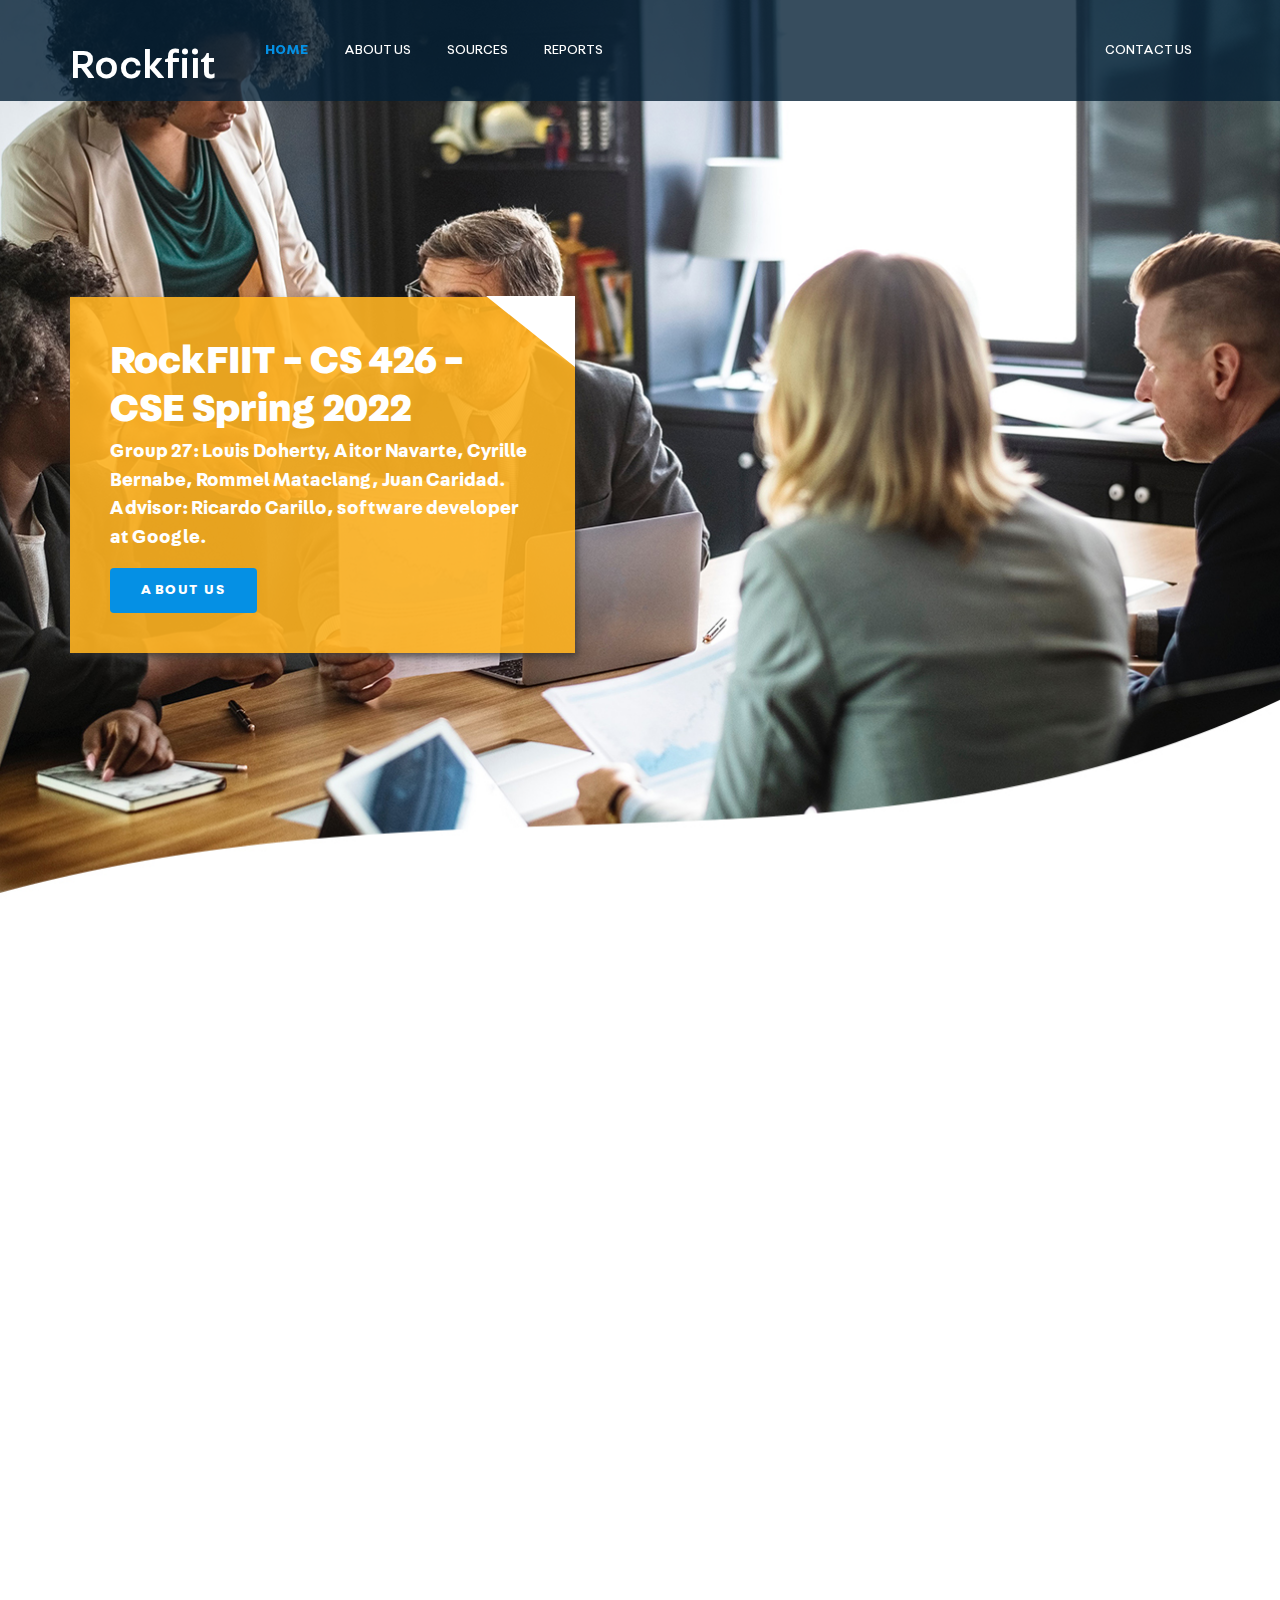
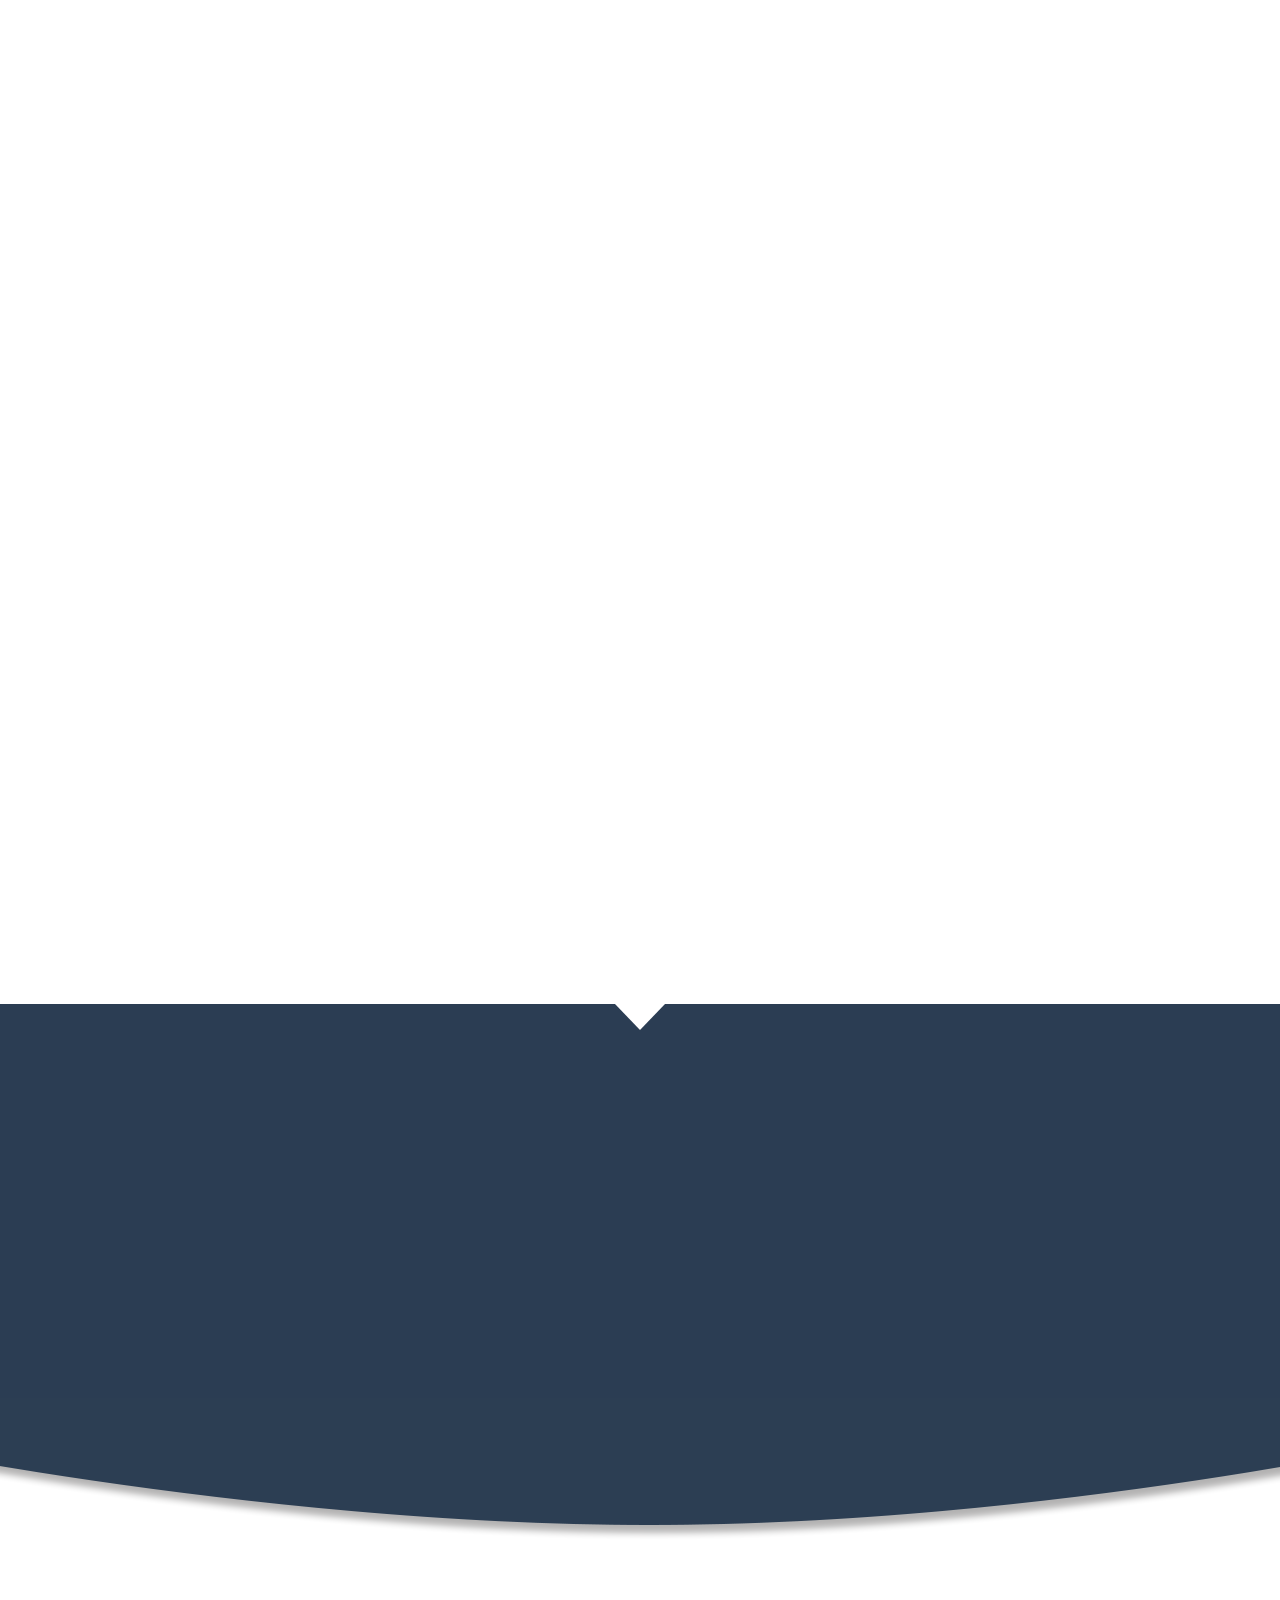
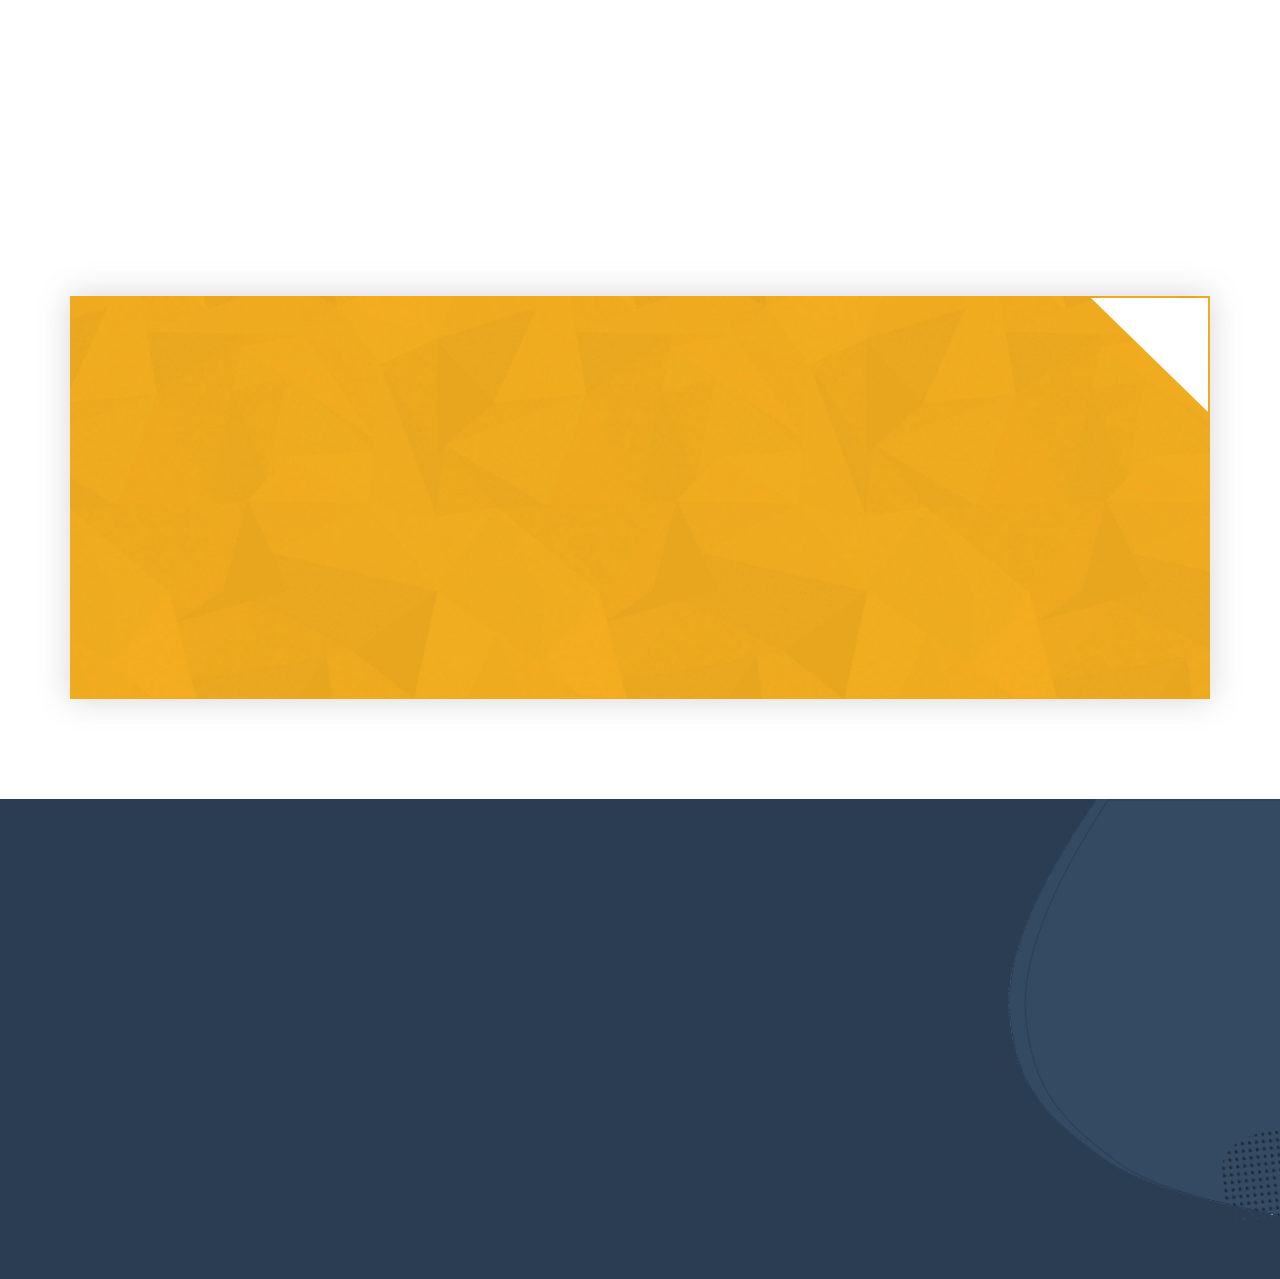
==== index.html @ 7943c539 "more work done" ====
<!doctype html>
<html lang="en">
    <head>
        <!-- Required meta tags -->
        <meta charset="utf-8">
        <meta name="viewport" content="width=device-width, initial-scale=1, shrink-to-fit=no">
        <!-- Bootstrap CSS -->
        <link rel="stylesheet" href="css/bootstrap.min.css" >
        <link rel="stylesheet" type="text/css" href="css/font-awesome.css">
        <link rel="stylesheet" type="text/css" href="css/animate.css">
        <link href="css/datepicker.css" rel="stylesheet" type="text/css" />        
        <!-- custom CSS -->
        <link rel="stylesheet" href="css/default.css">
        <link rel="stylesheet" href="css/media.css">
        <title>RockFIIT</title>
    </head>
    <body>
        <!-- header -->
        <header class="header-wrapper">
            <div id="top-nav-fixed">
                <div class="container">
                    <nav class="navbar navbar-expand-xl navbar-light bg-light">
                    <a class="navbar-brand" href="#"><img src="images/" alt="">
                        <h1 style="color:white;">Rockfiit</h1>
                    </a>
                      <button class="navbar-toggler" type="button" data-toggle="collapse" data-target="#navbarSupportedContent" aria-controls="navbarSupportedContent" aria-expanded="false" aria-label="Toggle navigation">
                        <span class="navbar-toggler-icon"></span>
                      </button>
                      <div class="collapse navbar-collapse" id="navbarSupportedContent">
                        <ul class="navbar-nav w-100  align-items-center">
                          <li class="nav-item active">
                            <a class="nav-link" href="#">HOME</a>
                          </li>
                          <li class="nav-item">
                            <a class="nav-link" href="#">About us </a>
                          </li>                           
                          <li class="nav-item">
                            <a class="nav-link" href="#">SOURCES</a>
                          </li>                          
                          <li class="nav-item">
                            <a class="nav-link" href="#">REPORTS</a>
                          </li>
                          <li class="nav-item">
                            <a class="nav-link" href="#">CONTACT US</a>
                          </li>
                          <!--
                          <li class="nav-item">
                            <a class="nav-link btn nav-btn btn-white" href="#">Login</a>
                            <a class="nav-link btn nav-btn" href="#">APPLY NOW</a>
                          </li>
                          -->
                        </ul>
                      </div>
                    </nav>
                </div>
            </div>            
        </header>
        <!-- / header -->

        <!-- banner section -->
        <section class="banner-wrapper">
            <div id="carouselExampleIndicators" class="carousel slide" data-ride="carousel">
                <div class="carousel-inner">
                    <div class="carousel-item active">
                        <!-- <img src="images/banner-1.jpg" alt="" class="img-fluid w-100"> -->
                        <div class="banner-img" style="background: url(images/banner-1.jpg);"></div>
                        <div class="carousel-caption">
                            <div class="container">
                                <div class="slider-txt wow fadeInLeft">
                                    <h1>RockFIIT - CS 426 - CSE Spring 2022</h1>
                                    <p>Group 27: Louis Doherty, Aitor Navarte, Cyrille Bernabe, Rommel Mataclang, Juan Caridad. Advisor: Ricardo Carillo,
                                        software developer at Google.
                                    </p>
                                    <a href="#" class="btn btn-default">About Us</a>
                                </div>
                            </div>
                        </div>
                    </div>
                </div>
            </div>
            <!--
            <div class="container">
                <div class="row justify-content-end">
                    <div class="col-lg-5">
                        <div class="slider-form wow fadeInRight">
                            <div class="input-group mb-3">
                                <div class="input-group-prepend">
                                    <span class="input-group-text"><i class="fa fa-user"></i></span>
                                </div>
                                <input type="text" class="form-control" placeholder="First name">
                            </div>
                            <div class="input-group mb-3">
                                <div class="input-group-prepend">
                                    <span class="input-group-text"><i class="fa fa-user"></i></span>
                                </div>
                                <input type="text" class="form-control" placeholder="lAST name">
                            </div>
                            <div class="input-group mb-3">
                                <div class="input-group-prepend">
                                    <span class="input-group-text"><i class="fa fa-envelope"></i></span>
                                </div>
                                <input type="text" class="form-control" placeholder="email address">
                            </div>
                            <div class="input-daterange input-group mb-3" id="datepicker">
                                <div class="input-group-prepend">
                                    <span class="input-group-text"><i class="fa fa-birthday-cake"></i></span>
                                </div>
                              <input type="text" class="form-control br-0 text-left" placeholder="Birthdate" >
                              <div class="input-group-append">
                                <span class="input-group-text bl-0 bg-trans"><i class="fa fa-calendar"></i></span>
                              </div>
                            </div>
                            <div class="input-group mb-3">
                                <div class="input-group-prepend">
                                    <span class="input-group-text"><i class="fa fa-money"></i></span>
                                </div>
                                <input type="text" class="form-control" placeholder="Loan Amount">
                            </div>
                            <div class="input-group mb-3">
                                <div class="input-group-prepend">
                                    <span class="input-group-text"><i class="fa fa-map-marker"></i></span>
                                </div>
                                <input type="text" class="form-control" placeholder="zip code">
                            </div>
                            <a href="#" class="btn btn-default hvr-yellow w-100 mt-3 b-radius-0">apply now</a>
                        </div>
                    </div>
                </div>
                -->
            </div>
        </section>
        <!-- / banner section -->

        <!-- How it works section -->
        <section class="how-work-wrapper pt-0">
            <div class="container">
                <h2 class="section-title wow fadeInUp">What it is</h2>
                <div class="row mt-80 align-items-center">
                    <div class="col-md-7 wow fadeInLeft">
                        <h3 class="sub-title">An app for weight lifters and rock climbers</h3>
                        <p class="mt-30"> Our team was assigned the task of creating and completing a useful software development project for
                            our senior project. Two of us are big into rock climbing, one of which is a certified coach, and the ohter three are all
                            into weight lifting. We decided there are not many good workout apps, and the ones that are there are not focused on
                            both weight lifting and rock climbing. Due to our collective experience, as well as our personal connection to a Google
                            software developer Ricardo Carillo, we decided to put our heads together to make Rockfiit, an app designed to aid in the
                            creation of climbing and/ or lifting workout templates. </p>
                    </div>
                    <div class="col-md-5 wow fadeInRight">
                        <div class="work-img img-hover-box">
                            <img src="images/work-img-1.jpg" alt="" class="img-fluid w-100">
                            <div class="img-hover-effect"></div>
                        </div>
                    </div>                    
                </div>
                <div class="wow fadeInDown">
                    <img src="images/process-arrow.png" alt="" class="process-arrow">
                </div>
                <div class="row align-items-center">
                    <div class="col-md-5 order-lg-1 order-12 wow fadeInLeft">
                        <div class="work-img img-hover-box">
                            <img src="images/work-img-2.jpg" alt="" class="img-fluid w-100">
                            <div class="img-hover-effect"></div>
                        </div>
                    </div>
                    <div class="col-md-7 order-lg-12 order-1 wow fadeInRight">
                        <h3 class="sub-title">Our philosophy</h3>
                        <p class="mt-30">The main focus while developing Rockfiit has been to maintain a minimalistic interface that
                            makes it easy to jump right into creation or usage of structured workout plans. We are aiming to make something
                            highly practical without any bells and whistles that take away from the central theme.</p>
                    </div>                                        
                </div>
                <div class="wow fadeInDown">
                    <img src="images/process-arrow.png" alt="" class="process-arrow rotate">
                </div>
                <div class="row align-items-center">
                    <div class="col-md-7 wow fadeInLeft">
                        <h3 class="sub-title">Get fiit</h3>
                        <p class="mt-30">Whether you are brand new to these forms of exercise, or are a seasoned climber and lifter, you will
                            find use in Rockfiit. Creating a workout plan is easy with the simple and practical interface of Rockfiit. While
                            sticking to your workout template is challenging, we are providing a tool that we hope will make it easier by
                            staying organized.</p>
                    </div>
                    <div class="col-md-5 wow fadeInRight">
                        <div class="work-img img-hover-box">
                            <img src="images/work-img-3.jpg" alt="" class="img-fluid w-100">
                            <div class="img-hover-effect"></div>
                        </div>
                    </div>
                </div>
            </div>
        </section>
        <!-- / How it works section -->

        <!-- About section -->
        <section class="about-wrapper p-0">            
            <div class="about-blue-bg">
                <div class="container">
                    <h2 class="section-title text-white wow fadeInUp">RESOURCES</h2>
                    <p class="mt-4 wow fadeInUp"> Book: Robert C. Martin, The Clean Coder: A Code of Conduct for Professional Programmers,
                        Prentice Hall, Pearson Education 2011. <a href="#" class="read-more-txt"> READ MORE <i
                                class="fa fa-long-arrow-right"></i></a></p>
                </div>
            </div>
            <div class="container">
                <div class="row justify-content-center about-img wow fadeInDown">
                    <div class="col-md-10">
                        <!-- <img src="images/about-img.jpg" alt="" class="img-fluid"> -->
                        <div class="img-hover-box">
                            <img src="images/about-img.jpg" alt="" class="img-fluid">
                            <div class="img-hover-effect"></div>
                        </div>
                    </div>
                </div>
            </div>
        </section>
        <!-- / About section -->

        <!-- About bottom text -->
        <section>
            <div class="container">
                <div class="yellow-box">
                    <h5 class="wow fadeInUp">Vivamus sagittis lacus vel augue rutrum faucibus dolor auctor. Integer posuere erat a ante venenatis</h5>
                    <p class="wow fadeInUp">“Fusce dapibus, tellus ac cursus commodo, tortor mauris condimentum nibh, ut fermentum massa justo</p>
                    <a href="#" class="btn btn-default btn-white wow fadeInUp">read more</a>
                </div>
            </div>
        </section>
        <!-- / About bottom text -->

        <!-- footer -->
        <footer>
            <div class="container">
                <div class="row align-items-center">
                    <div class="col-md-3 wow fadeInLeft">
                        <a href="#"><img src="images/" alt="" class="img-fluid"><h1 style="color:white">LOGO HERE</h1></a>
                    </div>
                    <div class="col-md-9 text-right wow fadeInRight">
                        <ul class="footer-links">
                            <li><a href="#" class="active">Home</a></li>
                            <li><a href="#">ABOUT US</a></li>
                            <li><a href="#">SOURCES</a></li>
                            <li><a href="#">REPORTS</a></li>
                            <li><a href="#">CONTACT US</a></li>
                        </ul>
                    </div>
                </div>
                <div class="row mt-70 align-items-center">
                    <div class="col-lg-4 col-md-5 wow fadeInUp">
                        <h5 class="footer-title">Request a Demo</h5>
                        <div class="input-group mb-35 mt-3">
                            <input type="text" class="form-control br-0 text-left" placeholder="Email Address" >
                            <div class="input-group-append">
                                <a href="#" class="input-group-text bl-0 bg-trans"><i class="fa fa-location-arrow"></i></a>
                            </div>
                        </div>                        
                    </div>
                    <div class="col-lg-8 col-md-7">
                        <div class="row">
                            <div class="col-lg-4 wow fadeInUp">
                                <div class="media">
                                    <i class="fa fa-map-marker mr-3 mt-1"></i>
                                    <div class="media-body">
                                        <p class="mb-0">1664 N Virginia St, Reno, NV 89557</p>
                                    </div>
                                </div>
                            </div>
                            <div class="col-lg-4 wow fadeInUp">
                                <div class="media pl-4">
                                    <i class="fa fa-phone mr-3 mt-1"></i>
                                    <div class="media-body">
                                        <a href="tel:8885553928">123-456-7890</a>                                            
                                    </div>
                                </div>
                            </div>
                            <div class="col-lg-4 wow fadeInUp">
                                <div class="media">
                                    <i class="fa fa-envelope mr-3 mt-1"></i>
                                    <div class="media-body">
                                        <a href="mailto:info@paydaycompany.com">info@rockfiit.com</a>                                            
                                    </div>
                                </div>
                            </div>
                        </div>
                    </div>
                </div>
                <p class="mb-0 wow fadeInUp">Copyright © 2022 RockFIIT. All Rights Reserved.</p>
                <ul class="btm-links wow fadeInUp">
                    <li><a href="#">Terms of Use</a></li>
                    <li><a href="#">Privacy Policy</a></li>
                    <li><a href="#">Disclosures</a></li>
                </ul>
            </div>
        </footer>
        <!-- / footer -->        

        <a href="#" class="scrollToTop"><i class="fa fa-long-arrow-up"></i></a>


        <!-- Optional JavaScript -->
        <!-- jQuery first, then Popper.js, then Bootstrap JS -->
        <script src="js/jquery-3.2.1.slim.min.js"></script>
        <script src="js/jquery.min.js"></script>
        <script src="js/popper.min.js"></script>
        <script src="js/bootstrap.min.js"></script>
        <script src="js/wow.min.js"></script>
        <script src="js/bootstrap-datepicker.js"></script>

        <script>       

            // Datepicker
            $('.input-daterange').datepicker({
                todayBtn: true,
                autoclose: true,
                format: 'd-M-yyyy',
            });

            // animation effect
            new WOW().init();            
            
            //Check to see if the window is top if not then display button
            $(window).scroll(function(){
                if ($(this).scrollTop() > 100) {
                    $('.scrollToTop').fadeIn();
                } else {
                    $('.scrollToTop').fadeOut();
                }
            });
            
            //Click event to scroll to top
            $('.scrollToTop').click(function(){
                $('html, body').animate({scrollTop : 0},800);
                return false;
            });

        </script>
    </body>
</html>
---- css/datepicker.css ----
/*!
 * Datepicker for Bootstrap
 *
 * Copyright 2012 Stefan Petre
 * Improvements by Andrew Rowls
 * Licensed under the Apache License v2.0
 * http://www.apache.org/licenses/LICENSE-2.0
 *
 */
.datepicker {
  padding: 4px;
  -webkit-border-radius: 4px;
  -moz-border-radius: 4px;
  border-radius: 4px;
  direction: ltr;
  /*.dow {
		border-top: 1px solid #ddd !important;
	}*/
}
.datepicker-inline {
  width: 220px;
}
.datepicker.datepicker-rtl {
  direction: rtl;
}
.datepicker.datepicker-rtl table tr td span {
  float: right;
}
.datepicker-dropdown {
  top: 0;
  left: 0;
}
.datepicker-dropdown:before {
  content: '';
  display: inline-block;
  border-left: 7px solid transparent;
  border-right: 7px solid transparent;
  border-bottom: 7px solid #ccc;
  border-top: 0;
  border-bottom-color: rgba(0, 0, 0, 0.2);
  position: absolute;
}
.datepicker-dropdown:after {
  content: '';
  display: inline-block;
  border-left: 6px solid transparent;
  border-right: 6px solid transparent;
  border-bottom: 6px solid #ffffff;
  border-top: 0;
  position: absolute;
}
.datepicker-dropdown.datepicker-orient-left:before {
  left: 6px;
}
.datepicker-dropdown.datepicker-orient-left:after {
  left: 7px;
}
.datepicker-dropdown.datepicker-orient-right:before {
  right: 6px;
}
.datepicker-dropdown.datepicker-orient-right:after {
  right: 7px;
}
.datepicker-dropdown.datepicker-orient-top:before {
  top: -7px;
}
.datepicker-dropdown.datepicker-orient-top:after {
  top: -6px;
}
.datepicker-dropdown.datepicker-orient-bottom:before {
  bottom: -7px;
  border-bottom: 0;
  border-top: 7px solid #999;
}
.datepicker-dropdown.datepicker-orient-bottom:after {
  bottom: -6px;
  border-bottom: 0;
  border-top: 6px solid #ffffff;
}
.datepicker > div {
  display: none;
}
.datepicker.days div.datepicker-days {
  display: block;
}
.datepicker.months div.datepicker-months {
  display: block;
}
.datepicker.years div.datepicker-years {
  display: block;
}
.datepicker table {
  margin: 0;
  -webkit-touch-callout: none;
  -webkit-user-select: none;
  -khtml-user-select: none;
  -moz-user-select: none;
  -ms-user-select: none;
  user-select: none;
}
.datepicker td,
.datepicker th {
  text-align: center;
  width: 20px;
  height: 20px;
  -webkit-border-radius: 4px;
  -moz-border-radius: 4px;
  border-radius: 4px;
  border: none;
}
.table-striped .datepicker table tr td,
.table-striped .datepicker table tr th {
  background-color: transparent;
}
.datepicker table tr td.day:hover,
.datepicker table tr td.day.focused {
  background: #eeeeee;
  cursor: pointer;
}
.datepicker table tr td.old,
.datepicker table tr td.new {
  color: #999999;
}
.datepicker table tr td.disabled,
.datepicker table tr td.disabled:hover {
  background: none;
  color: #999999;
  cursor: default;
}
.datepicker table tr td.today,
.datepicker table tr td.today:hover,
.datepicker table tr td.today.disabled,
.datepicker table tr td.today.disabled:hover {
  background-color: #fde19a;
  background-image: -moz-linear-gradient(top, #fdd49a, #fdf59a);
  background-image: -ms-linear-gradient(top, #fdd49a, #fdf59a);
  background-image: -webkit-gradient(linear, 0 0, 0 100%, from(#fdd49a), to(#fdf59a));
  background-image: -webkit-linear-gradient(top, #fdd49a, #fdf59a);
  background-image: -o-linear-gradient(top, #fdd49a, #fdf59a);
  background-image: linear-gradient(top, #fdd49a, #fdf59a);
  background-repeat: repeat-x;
  filter: progid:DXImageTransform.Microsoft.gradient(startColorstr='#fdd49a', endColorstr='#fdf59a', GradientType=0);
  border-color: #fdf59a #fdf59a #fbed50;
  border-color: rgba(0, 0, 0, 0.1) rgba(0, 0, 0, 0.1) rgba(0, 0, 0, 0.25);
  filter: progid:DXImageTransform.Microsoft.gradient(enabled=false);
  color: #000;
}
.datepicker table tr td.today:hover,
.datepicker table tr td.today:hover:hover,
.datepicker table tr td.today.disabled:hover,
.datepicker table tr td.today.disabled:hover:hover,
.datepicker table tr td.today:active,
.datepicker table tr td.today:hover:active,
.datepicker table tr td.today.disabled:active,
.datepicker table tr td.today.disabled:hover:active,
.datepicker table tr td.today.active,
.datepicker table tr td.today:hover.active,
.datepicker table tr td.today.disabled.active,
.datepicker table tr td.today.disabled:hover.active,
.datepicker table tr td.today.disabled,
.datepicker table tr td.today:hover.disabled,
.datepicker table tr td.today.disabled.disabled,
.datepicker table tr td.today.disabled:hover.disabled,
.datepicker table tr td.today[disabled],
.datepicker table tr td.today:hover[disabled],
.datepicker table tr td.today.disabled[disabled],
.datepicker table tr td.today.disabled:hover[disabled] {
  background-color: #fdf59a;
}
.datepicker table tr td.today:active,
.datepicker table tr td.today:hover:active,
.datepicker table tr td.today.disabled:active,
.datepicker table tr td.today.disabled:hover:active,
.datepicker table tr td.today.active,
.datepicker table tr td.today:hover.active,
.datepicker table tr td.today.disabled.active,
.datepicker table tr td.today.disabled:hover.active {
  background-color: #fbf069 \9;
}
.datepicker table tr td.today:hover:hover {
  color: #000;
}
.datepicker table tr td.today.active:hover {
  color: #fff;
}
.datepicker table tr td.range,
.datepicker table tr td.range:hover,
.datepicker table tr td.range.disabled,
.datepicker table tr td.range.disabled:hover {
  background: #eeeeee;
  -webkit-border-radius: 0;
  -moz-border-radius: 0;
  border-radius: 0;
}
.datepicker table tr td.range.today,
.datepicker table tr td.range.today:hover,
.datepicker table tr td.range.today.disabled,
.datepicker table tr td.range.today.disabled:hover {
  background-color: #f3d17a;
  background-image: -moz-linear-gradient(top, #f3c17a, #f3e97a);
  background-image: -ms-linear-gradient(top, #f3c17a, #f3e97a);
  background-image: -webkit-gradient(linear, 0 0, 0 100%, from(#f3c17a), to(#f3e97a));
  background-image: -webkit-linear-gradient(top, #f3c17a, #f3e97a);
  background-image: -o-linear-gradient(top, #f3c17a, #f3e97a);
  background-image: linear-gradient(top, #f3c17a, #f3e97a);
  background-repeat: repeat-x;
  filter: progid:DXImageTransform.Microsoft.gradient(startColorstr='#f3c17a', endColorstr='#f3e97a', GradientType=0);
  border-color: #f3e97a #f3e97a #edde34;
  border-color: rgba(0, 0, 0, 0.1) rgba(0, 0, 0, 0.1) rgba(0, 0, 0, 0.25);
  filter: progid:DXImageTransform.Microsoft.gradient(enabled=false);
  -webkit-border-radius: 0;
  -moz-border-radius: 0;
  border-radius: 0;
}
.datepicker table tr td.range.today:hover,
.datepicker table tr td.range.today:hover:hover,
.datepicker table tr td.range.today.disabled:hover,
.datepicker table tr td.range.today.disabled:hover:hover,
.datepicker table tr td.range.today:active,
.datepicker table tr td.range.today:hover:active,
.datepicker table tr td.range.today.disabled:active,
.datepicker table tr td.range.today.disabled:hover:active,
.datepicker table tr td.range.today.active,
.datepicker table tr td.range.today:hover.active,
.datepicker table tr td.range.today.disabled.active,
.datepicker table tr td.range.today.disabled:hover.active,
.datepicker table tr td.range.today.disabled,
.datepicker table tr td.range.today:hover.disabled,
.datepicker table tr td.range.today.disabled.disabled,
.datepicker table tr td.range.today.disabled:hover.disabled,
.datepicker table tr td.range.today[disabled],
.datepicker table tr td.range.today:hover[disabled],
.datepicker table tr td.range.today.disabled[disabled],
.datepicker table tr td.range.today.disabled:hover[disabled] {
  background-color: #f3e97a;
}
.datepicker table tr td.range.today:active,
.datepicker table tr td.range.today:hover:active,
.datepicker table tr td.range.today.disabled:active,
.datepicker table tr td.range.today.disabled:hover:active,
.datepicker table tr td.range.today.active,
.datepicker table tr td.range.today:hover.active,
.datepicker table tr td.range.today.disabled.active,
.datepicker table tr td.range.today.disabled:hover.active {
  background-color: #efe24b \9;
}
.datepicker table tr td.selected,
.datepicker table tr td.selected:hover,
.datepicker table tr td.selected.disabled,
.datepicker table tr td.selected.disabled:hover {
  background-color: #9e9e9e;
  background-image: -moz-linear-gradient(top, #b3b3b3, #808080);
  background-image: -ms-linear-gradient(top, #b3b3b3, #808080);
  background-image: -webkit-gradient(linear, 0 0, 0 100%, from(#b3b3b3), to(#808080));
  background-image: -webkit-linear-gradient(top, #b3b3b3, #808080);
  background-image: -o-linear-gradient(top, #b3b3b3, #808080);
  background-image: linear-gradient(top, #b3b3b3, #808080);
  background-repeat: repeat-x;
  filter: progid:DXImageTransform.Microsoft.gradient(startColorstr='#b3b3b3', endColorstr='#808080', GradientType=0);
  border-color: #808080 #808080 #595959;
  border-color: rgba(0, 0, 0, 0.1) rgba(0, 0, 0, 0.1) rgba(0, 0, 0, 0.25);
  filter: progid:DXImageTransform.Microsoft.gradient(enabled=false);
  color: #fff;
  text-shadow: 0 -1px 0 rgba(0, 0, 0, 0.25);
}
.datepicker table tr td.selected:hover,
.datepicker table tr td.selected:hover:hover,
.datepicker table tr td.selected.disabled:hover,
.datepicker table tr td.selected.disabled:hover:hover,
.datepicker table tr td.selected:active,
.datepicker table tr td.selected:hover:active,
.datepicker table tr td.selected.disabled:active,
.datepicker table tr td.selected.disabled:hover:active,
.datepicker table tr td.selected.active,
.datepicker table tr td.selected:hover.active,
.datepicker table tr td.selected.disabled.active,
.datepicker table tr td.selected.disabled:hover.active,
.datepicker table tr td.selected.disabled,
.datepicker table tr td.selected:hover.disabled,
.datepicker table tr td.selected.disabled.disabled,
.datepicker table tr td.selected.disabled:hover.disabled,
.datepicker table tr td.selected[disabled],
.datepicker table tr td.selected:hover[disabled],
.datepicker table tr td.selected.disabled[disabled],
.datepicker table tr td.selected.disabled:hover[disabled] {
  background-color: #808080;
}
.datepicker table tr td.selected:active,
.datepicker table tr td.selected:hover:active,
.datepicker table tr td.selected.disabled:active,
.datepicker table tr td.selected.disabled:hover:active,
.datepicker table tr td.selected.active,
.datepicker table tr td.selected:hover.active,
.datepicker table tr td.selected.disabled.active,
.datepicker table tr td.selected.disabled:hover.active {
  background-color: #666666 \9;
}
.datepicker table tr td.active,
.datepicker table tr td.active:hover,
.datepicker table tr td.active.disabled,
.datepicker table tr td.active.disabled:hover {
  background-color: #006dcc;
  background-image: -moz-linear-gradient(top, #0088cc, #0044cc);
  background-image: -ms-linear-gradient(top, #0088cc, #0044cc);
  background-image: -webkit-gradient(linear, 0 0, 0 100%, from(#0088cc), to(#0044cc));
  background-image: -webkit-linear-gradient(top, #0088cc, #0044cc);
  background-image: -o-linear-gradient(top, #0088cc, #0044cc);
  background-image: linear-gradient(top, #0088cc, #0044cc);
  background-repeat: repeat-x;
  filter: progid:DXImageTransform.Microsoft.gradient(startColorstr='#0088cc', endColorstr='#0044cc', GradientType=0);
  border-color: #0044cc #0044cc #002a80;
  border-color: rgba(0, 0, 0, 0.1) rgba(0, 0, 0, 0.1) rgba(0, 0, 0, 0.25);
  filter: progid:DXImageTransform.Microsoft.gradient(enabled=false);
  color: #fff;
  text-shadow: 0 -1px 0 rgba(0, 0, 0, 0.25);
}
.datepicker table tr td.active:hover,
.datepicker table tr td.active:hover:hover,
.datepicker table tr td.active.disabled:hover,
.datepicker table tr td.active.disabled:hover:hover,
.datepicker table tr td.active:active,
.datepicker table tr td.active:hover:active,
.datepicker table tr td.active.disabled:active,
.datepicker table tr td.active.disabled:hover:active,
.datepicker table tr td.active.active,
.datepicker table tr td.active:hover.active,
.datepicker table tr td.active.disabled.active,
.datepicker table tr td.active.disabled:hover.active,
.datepicker table tr td.active.disabled,
.datepicker table tr td.active:hover.disabled,
.datepicker table tr td.active.disabled.disabled,
.datepicker table tr td.active.disabled:hover.disabled,
.datepicker table tr td.active[disabled],
.datepicker table tr td.active:hover[disabled],
.datepicker table tr td.active.disabled[disabled],
.datepicker table tr td.active.disabled:hover[disabled] {
  background-color: #0044cc;
}
.datepicker table tr td.active:active,
.datepicker table tr td.active:hover:active,
.datepicker table tr td.active.disabled:active,
.datepicker table tr td.active.disabled:hover:active,
.datepicker table tr td.active.active,
.datepicker table tr td.active:hover.active,
.datepicker table tr td.active.disabled.active,
.datepicker table tr td.active.disabled:hover.active {
  background-color: #003399 \9;
}
.datepicker table tr td span {
  display: block;
  width: 23%;
  height: 54px;
  line-height: 54px;
  float: left;
  margin: 1%;
  cursor: pointer;
  -webkit-border-radius: 4px;
  -moz-border-radius: 4px;
  border-radius: 4px;
}
.datepicker table tr td span:hover {
  background: #eeeeee;
}
.datepicker table tr td span.disabled,
.datepicker table tr td span.disabled:hover {
  background: none;
  color: #999999;
  cursor: default;
}
.datepicker table tr td span.active,
.datepicker table tr td span.active:hover,
.datepicker table tr td span.active.disabled,
.datepicker table tr td span.active.disabled:hover {
  background-color: #006dcc;
  background-image: -moz-linear-gradient(top, #0088cc, #0044cc);
  background-image: -ms-linear-gradient(top, #0088cc, #0044cc);
  background-image: -webkit-gradient(linear, 0 0, 0 100%, from(#0088cc), to(#0044cc));
  background-image: -webkit-linear-gradient(top, #0088cc, #0044cc);
  background-image: -o-linear-gradient(top, #0088cc, #0044cc);
  background-image: linear-gradient(top, #0088cc, #0044cc);
  background-repeat: repeat-x;
  filter: progid:DXImageTransform.Microsoft.gradient(startColorstr='#0088cc', endColorstr='#0044cc', GradientType=0);
  border-color: #0044cc #0044cc #002a80;
  border-color: rgba(0, 0, 0, 0.1) rgba(0, 0, 0, 0.1) rgba(0, 0, 0, 0.25);
  filter: progid:DXImageTransform.Microsoft.gradient(enabled=false);
  color: #fff;
  text-shadow: 0 -1px 0 rgba(0, 0, 0, 0.25);
}
.datepicker table tr td span.active:hover,
.datepicker table tr td span.active:hover:hover,
.datepicker table tr td span.active.disabled:hover,
.datepicker table tr td span.active.disabled:hover:hover,
.datepicker table tr td span.active:active,
.datepicker table tr td span.active:hover:active,
.datepicker table tr td span.active.disabled:active,
.datepicker table tr td span.active.disabled:hover:active,
.datepicker table tr td span.active.active,
.datepicker table tr td span.active:hover.active,
.datepicker table tr td span.active.disabled.active,
.datepicker table tr td span.active.disabled:hover.active,
.datepicker table tr td span.active.disabled,
.datepicker table tr td span.active:hover.disabled,
.datepicker table tr td span.active.disabled.disabled,
.datepicker table tr td span.active.disabled:hover.disabled,
.datepicker table tr td span.active[disabled],
.datepicker table tr td span.active:hover[disabled],
.datepicker table tr td span.active.disabled[disabled],
.datepicker table tr td span.active.disabled:hover[disabled] {
  background-color: #0044cc;
}
.datepicker table tr td span.active:active,
.datepicker table tr td span.active:hover:active,
.datepicker table tr td span.active.disabled:active,
.datepicker table tr td span.active.disabled:hover:active,
.datepicker table tr td span.active.active,
.datepicker table tr td span.active:hover.active,
.datepicker table tr td span.active.disabled.active,
.datepicker table tr td span.active.disabled:hover.active {
  background-color: #003399 \9;
}
.datepicker table tr td span.old,
.datepicker table tr td span.new {
  color: #999999;
}
.datepicker th.datepicker-switch {
  width: 145px;
}
.datepicker thead tr:first-child th,
.datepicker tfoot tr th {
  cursor: pointer;
}
.datepicker thead tr:first-child th:hover,
.datepicker tfoot tr th:hover {
  background: #eeeeee;
}
.datepicker .cw {
  font-size: 10px;
  width: 12px;
  padding: 0 2px 0 5px;
  vertical-align: middle;
}
.datepicker thead tr:first-child th.cw {
  cursor: default;
  background-color: transparent;
}
.input-append.date .add-on i,
.input-prepend.date .add-on i {
  cursor: pointer;
  width: 16px;
  height: 16px;
}
.input-daterange input {
  text-align: center;
}
.input-daterange input:first-child {
  -webkit-border-radius: 3px 0 0 3px;
  -moz-border-radius: 3px 0 0 3px;
  border-radius: 3px 0 0 3px;
}
.input-daterange input:last-child {
  -webkit-border-radius: 0 3px 3px 0;
  -moz-border-radius: 0 3px 3px 0;
  border-radius: 0 3px 3px 0;
}
.input-daterange .add-on {
  display: inline-block;
  width: auto;
  min-width: 16px;
  height: 20px;
  padding: 4px 5px;
  font-weight: normal;
  line-height: 20px;
  text-align: center;
  text-shadow: 0 1px 0 #ffffff;
  vertical-align: middle;
  background-color: #eeeeee;
  border: 1px solid #ccc;
  margin-left: -5px;
  margin-right: -5px;
}
.datepicker.dropdown-menu {
  position: absolute;
  top: 100%;
  left: 0;
  z-index: 1000;
  float: left;
  display: none;
  min-width: 160px;
  list-style: none;
  background-color: #ffffff;
  border: 1px solid #ccc;
  border: 1px solid rgba(0, 0, 0, 0.2);
  -webkit-border-radius: 5px;
  -moz-border-radius: 5px;
  border-radius: 5px;
  -webkit-box-shadow: 0 5px 10px rgba(0, 0, 0, 0.2);
  -moz-box-shadow: 0 5px 10px rgba(0, 0, 0, 0.2);
  box-shadow: 0 5px 10px rgba(0, 0, 0, 0.2);
  -webkit-background-clip: padding-box;
  -moz-background-clip: padding;
  background-clip: padding-box;
  *border-right-width: 2px;
  *border-bottom-width: 2px;
  color: #333333;
  font-family: "Helvetica Neue", Helvetica, Arial, sans-serif;
  font-size: 13px;
  line-height: 20px;
}
.datepicker.dropdown-menu th,
.datepicker.dropdown-menu td {
  padding: 4px 5px;
}
---- css/default.css ----
@import url('https://fonts.googleapis.com/css?family=Oswald:200,300,400,500,600,700');
@font-face {
    font-family: 'Fabriga';
    src: url('fonts/Fabriga-Regular.woff2') format('woff2'),
        url('fonts/Fabriga-Regular.woff') format('woff');
    font-weight: normal;
    font-style: normal;
}

@font-face {
    font-family: 'Fabriga';
    src: url('fonts/Fabriga-Medium.woff2') format('woff2'),
        url('fonts/Fabriga-Medium.woff') format('woff');
    font-weight: 500;
    font-style: normal;
}

@font-face {
    font-family: 'Fabriga';
    src: url('fonts/Fabriga-Black.woff2') format('woff2'),
        url('fonts/Fabriga-Black.woff') format('woff');
    font-weight: 900;
    font-style: normal;
}

@font-face {
    font-family: 'Fabriga';
    src: url('fonts/Fabriga-Bold.woff2') format('woff2'),
        url('fonts/Fabriga-Bold.woff') format('woff');
    font-weight: bold;
    font-style: normal;
}

@font-face {
    font-family: 'Fabriga';
    src: url('fonts/Fabriga-BlackItalic.woff2') format('woff2'),
        url('fonts/Fabriga-BlackItalic.woff') format('woff');
    font-weight: 900;
    font-style: italic;
}

@font-face {
    font-family: 'Fabriga';
    src: url('fonts/Fabriga-LightItalic.woff2') format('woff2'),
        url('fonts/Fabriga-LightItalic.woff') format('woff');
    font-weight: 300;
    font-style: italic;
}

@font-face {
    font-family: 'Fabriga';
    src: url('fonts/Fabriga-BoldItalic.woff2') format('woff2'),
        url('fonts/Fabriga-BoldItalic.woff') format('woff');
    font-weight: bold;
    font-style: italic;
}

@font-face {
    font-family: 'Fabriga';
    src: url('fonts/Fabriga-Light.woff2') format('woff2'),
        url('fonts/Fabriga-Light.woff') format('woff');
    font-weight: 300;
    font-style: normal;
}

@font-face {
    font-family: 'Fabriga';
    src: url('fonts/Fabriga-Italic.woff2') format('woff2'),
        url('fonts/Fabriga-Italic.woff') format('woff');
    font-weight: normal;
    font-style: italic;
}

@font-face {
    font-family: 'Fabriga';
    src: url('fonts/Fabriga-MediumItalic.woff2') format('woff2'),
        url('fonts/Fabriga-MediumItalic.woff') format('woff');
    font-weight: 500;
    font-style: italic;
}

body {
    font-family: 'Fabriga', sans-serif;
    font-size: 15px;
    color: #333;
    overflow-x: hidden;
}
a, img {
    text-decoration: none !important;
    outline: none;
    border: none;
}
img {
    max-width: 100%;
    height: auto;
}
ul{
    margin: 0;
    padding: 0;
}
:focus {
    outline: 0 !important;
    box-shadow: none !important;
}
h1, h2, h3, h4, h5, h6 {
    margin: 0;
    padding: 0;
}
a, a:hover{
    transition: all 1s;
}
.header-wrapper{
    position: fixed;
    z-index: 17;
    width: 100%;
    top: 0;
    background: rgba(5,32,54,0.8);
}
/*#top-nav-fixed.sticky{
    position: fixed;
    background: #2759AB;
    top: 0;
    margin-top: 0;
    width: 100%;
    box-shadow: 0 0 10px rgba(0,0,0,0.5);
}
#top-nav-fixed.sticky .navbar-light .navbar-nav .nav-link{
    padding: 30px 10px;
}*/
.navbar-light .navbar-nav .nav-link{
    text-transform: uppercase;
    color: #fff;
    font-size: 14px;
    position: relative;
    font-weight: 400;
    padding: 40px 0px;
    margin: 0 18px;
}

.navbar-light .navbar-nav .nav-btn {
    background: #0590e4;
    padding: 11px 30px !important;
    color: #fff;
    border-radius: 4px;
    font-weight: bold;
    display: inline-block;
    margin: 0px 5px;
}

.navbar-light .navbar-nav .nav-btn:hover, .navbar-light .navbar-nav .nav-btn:focus{
    background: #fff;
    color: #052036;
}

.navbar-light .navbar-nav .nav-item{
    position: relative;
}

.navbar-light .navbar-nav .nav-item:last-child{
    position: absolute;
    right: 0;
}

.navbar-light .navbar-nav .active>.nav-link{
    color: #0590e4;
    font-weight: bold;
}

.navbar-light .navbar-nav .nav-link:focus, .navbar-light .navbar-nav .nav-link:hover{
    color: #0590e4;
}

.bg-light{
    padding: 0;
    background: transparent !important;
}

.btn-white{
    background: #fff !important;
    color: #052036 !important;
}

.btn.btn-white:hover{
    background: #0590e4 !important;
    color: #fff !important;
}

.navbar-nav{
    height: auto;
}

nav .navbar-collapse{
    margin-left: 15px;
}

.banner-wrapper{
    position: relative;
    padding: 0;
}

.banner-img{
    min-height: 950px;
    background-size: cover !important;
    background-repeat: no-repeat !important;
    background-position: center bottom !important;
}

.slider-txt{
    /*margin-top: -100px;*/
    background: rgba(254,179,33,0.9);
    max-width: 505px;
    text-align: left;
    padding: 40px;
    position: relative;
    box-shadow: 2px 4px 7px rgba(51,51,51,0.75);
}

.slider-txt:after{
    content: '';
    width: 0;
    height: 0;
    border-style: solid;
    border-width: 0 89px 71px 0;
    border-color: transparent #ffffff transparent transparent;
    position: absolute;
    right: 0;
    top: -1px;
}

.banner-wrapper .carousel-caption{
    top: 0;
    bottom: 0;
    display: flex;
    align-items: center;
    justify-content: center;
    left: 0;
    right: 0;
}

.banner-wrapper .carousel-caption h1{
        font-size: 40px;
    font-weight: 800;
}

.banner-wrapper .carousel-caption h1 span{
    text-transform: uppercase;
    font-size: 44px;
    display: block;
}

.banner-wrapper .carousel-caption p{
    font-size: 19px;
    font-weight: bold;
    margin-top: 5px;
}

.slider-form{
    background: #fff;
    padding: 40px 30px;
    position: absolute;
    bottom: 100px;
    width: 100%;
    box-shadow: 2px 10px 10px rgba(203,203,203,0.75);
    border-radius: 5px;
    max-width: 471px;
    right: 20px;
}

.input-group-text{
    background-color: transparent;
    border: 0;
    border-radius: 0;
    border-bottom: 1px solid #D7CDCD;
    font-size: 18px;
}

.input-group-prepend .input-group-text{
    color: #F7AF27;
    font-size: 13px;
    padding-left: 0;
}

footer .form-control {
    color: #fff!important;
}

footer .form-control::placeholder {
    color: #fff!important;
}

.form-control{
    height: 50px !important;
    font-size: 14px;
    color: #666666;
    padding: 10px 0px;
    border: 0;
    border-radius: 0;
    border-bottom: 1px solid #D7CDCD;
    background: transparent;
}
.form-control:focus{
    background: transparent;
    border-color: #D7CDCD;
}
.form-control::placeholder{
    color: #666666;
    text-transform: uppercase;
}
.form-control::-moz-placeholder{
    color: #666666;
    text-transform: uppercase;
}
.form-control::-webkit-placeholder{
    color: #666666;
    text-transform: uppercase;
}
.slider-form .btn-default{
    padding: 12px 40px;
}
.btn-default{
    background: #0590e4;
    padding: 11px 30px !important;
    color: #fff;
    border-radius: 4px;
    font-weight: bold;
    display: inline-block;
    text-transform: uppercase;
    font-size: 14px;
    letter-spacing: 1.5px;
    cursor: pointer;
}
.btn-default:hover{
    background: #fff;
    color: #052036;
}
.btn-default.hvr-yellow:hover{
    background: #feb321;
    color: #fff;
}
.b-radius-0{
    border-radius: 0 !important;
}
section{
    padding: 100px 0;
}
.datepicker-days .today{
    display: none !important;
}
.section-title{
    font-size: 40px;
    color: #333333;
    font-weight: 900;
    text-transform: uppercase;
    text-align: center;
    display: table;
    margin: 0 auto;
    position: relative;
}
.section-title:before, .section-title:after{
    content: '';
    width: 104px;
    height: 1px;
    position: absolute;
    top: 24px;
}
.section-title:before{
    background: rgba(126,179,249,0);
    background: -moz-linear-gradient(left, rgba(126,179,249,0) 0%, rgba(126,179,249,1) 100%);
    background: -webkit-gradient(left top, right top, color-stop(0%, rgba(126,179,249,0)), color-stop(100%, rgba(126,179,249,1)));
    background: -webkit-linear-gradient(left, rgba(126,179,249,0) 0%, rgba(126,179,249,1) 100%);
    background: -o-linear-gradient(left, rgba(126,179,249,0) 0%, rgba(126,179,249,1) 100%);
    background: -ms-linear-gradient(left, rgba(126,179,249,0) 0%, rgba(126,179,249,1) 100%);
    background: linear-gradient(to right, rgba(126,179,249,0) 0%, rgba(126,179,249,1) 100%);
    filter: progid:DXImageTransform.Microsoft.gradient( startColorstr='#7eb3f9', endColorstr='#7eb3f9', GradientType=1 );
    left: -132px;
}
.section-title:after{
    background: rgba(126,179,249,1);
    background: -moz-linear-gradient(left, rgba(126,179,249,1) 0%, rgba(126,179,249,0) 100%);
    background: -webkit-gradient(left top, right top, color-stop(0%, rgba(126,179,249,1)), color-stop(100%, rgba(126,179,249,0)));
    background: -webkit-linear-gradient(left, rgba(126,179,249,1) 0%, rgba(126,179,249,0) 100%);
    background: -o-linear-gradient(left, rgba(126,179,249,1) 0%, rgba(126,179,249,0) 100%);
    background: -ms-linear-gradient(left, rgba(126,179,249,1) 0%, rgba(126,179,249,0) 100%);
    background: linear-gradient(to right, rgba(126,179,249,1) 0%, rgba(126,179,249,0) 100%);
    filter: progid:DXImageTransform.Microsoft.gradient( startColorstr='#7eb3f9', endColorstr='#7eb3f9', GradientType=1 );
    right: -132px;
}
.sub-title{
    font-size: 28px;
    font-weight: bold;
    display: inline-block;
    position: relative;
}
.sub-title:after{
    content: '';
    width: 104px;
    height: 1px;
    background: rgba(126,179,249,1);
    background: -moz-linear-gradient(left, rgba(126,179,249,1) 0%, rgba(243,248,254,1) 100%);
    background: -webkit-gradient(left top, right top, color-stop(0%, rgba(126,179,249,1)), color-stop(100%, rgba(243,248,254,1)));
    background: -webkit-linear-gradient(left, rgba(126,179,249,1) 0%, rgba(243,248,254,1) 100%);
    background: -o-linear-gradient(left, rgba(126,179,249,1) 0%, rgba(243,248,254,1) 100%);
    background: -ms-linear-gradient(left, rgba(126,179,249,1) 0%, rgba(243,248,254,1) 100%);
    background: linear-gradient(to right, rgba(126,179,249,1) 0%, rgba(243,248,254,1) 100%);
    filter: progid:DXImageTransform.Microsoft.gradient( startColorstr='#7eb3f9', endColorstr='#f3f8fe', GradientType=1 );
    position: absolute;
    right: -130px;
    top: 20px;
}
.mt-80{
    margin-top: 80px;
}
.how-work-wrapper p{
    color: #666666;
    line-height: 24px;
}
.work-img img{
    box-shadow: 1px 5px 5px rgba(113,109,109,0.75);
}
.mt-30{
    margin-top: 30px;
}
.process-arrow{
    margin: 0 auto;
    display: block;
}
.process-arrow.rotate{
    transform: rotateY(180deg);
}
.about-blue-bg{
    background: #2B3D53;
    text-align: center;
    position: relative;
    height: 396px;
    padding: 100px 0 0;
}
.about-wrapper p{
    color: #fff;
    line-height: 24px;
    font-weight: 300;
    padding: 0 40px;
}
.about-blue-bg:before{
    content: '';
    width: 0;
    height: 0;
    border-style: solid;
    border-width: 26px 25.5px 0 25.5px;
    border-color: #ffffff transparent transparent transparent;
    position: absolute;
    top: 0;
    margin: 0 auto;
    left: 0;
    right: 0;
}
.read-more-txt{
    color: #F1AC27;
    text-transform: uppercase;
}
.read-more-txt:hover{
    color: #0590e4;
}
.read-more-txt i{
    padding-left: 7px;
}
.about-blue-bg:after{
    content: '';
    background: url(../images/about-shape.png) no-repeat center bottom;
    position: absolute;
    bottom: -140px;
    height: 142px;
    width: 100%;
    left: 0;
    background-size: cover;
}
.about-img img{
    z-index: 1;
    position: relative;
    box-shadow: 0px 5px 8px rgba(153,153,153,0.75);
}
.img-hover-box{
    overflow: hidden;
    position: relative;
    box-shadow: 1px 5px 5px rgba(113,109,109,0.75);
}
.img-hover-box:before,
.img-hover-box:after,
.img-hover-effect:before,
.img-hover-effect:after{
    content: '';
    background: linear-gradient(to bottom,rgba(0,0,0,0.5),rgba(0,0,0,0.3),transparent,rgba(0,0,0,0.3),rgba(0,0,0,0.5));
    height: 100%;
    width: 50%;
    opacity: 0;
    position: absolute;
    left: 0;
    top: 0;
    transition: all 0.5s ease-in-out;
}
.img-hover-box:before{
    top: -100%;
    left: -25%;
}
.img-hover-box:after{ left: 50%; }
.img-hover-effect:before{ left:25%; }
.img-hover-effect:after{
    left:100%;
    top:100%;
}
.img-hover-box:hover:before,
.img-hover-box:hover:after,
.img-hover-box:hover .img-hover-effect:before,
.img-hover-box:hover .img-hover-effect:after{
    opacity: 1;
}
.img-hover-box:hover:before{
    top: 0;
    left: 0;
}
.img-hover-box:hover .img-hover-effect:after{
    top: 0;
    left: 0;
}
.img-hover-box:hover .img-hover-effect:before{
    left: 50%;
    transition-delay: 0.1s;
}
.img-hover-box:hover:after{
        left: 0;
    transition-delay: 0.1s;
    right: 0;
    width: 100%;
}
.img-hover-box img{
    width: 100%;
    height: auto;
    -webkit-transform: rotate(0deg) scale(1);
    transform: rotate(0deg) scale(1);
    -webkit-transition: .5s ease-in-out;
    transition: .5s ease-in-out;
}
.img-hover-box:hover img{
    -webkit-transform: rotate(-5deg) scale(1.4);
    transform: rotate(-5deg) scale(1.4);
}
.img-hover-box .img-hover-effect{
    color: #fff;
    width: 100%;
    height: 100%;
    position: absolute;
    top: 0;
    left: 0;
    z-index: 2;
    transition: all 0.3s ease 0s;
}
.yellow-box{
    background: url(../images/yellow-bg.jpg) no-repeat center;
    background-size: cover;
    padding: 80px;
    text-align: center;
    color: #fff;
    position: relative;
    box-shadow: 0 0 29px rgba(229,228,228,0.75);
    box-shadow: 0 0 30px rgba(212, 207, 207, 0.9);
}
.yellow-box h5{
    text-transform: uppercase;
    font-size: 30px;
    font-weight: bold;
    margin-bottom: 30px;
}
.yellow-box p{
    font-size: 22px;
    font-weight: 500;
    width: 80%;
    margin: 0 auto
}
.yellow-box .btn-default{
    margin-top: 30px;
}
.yellow-box:after{
    content: '';
    width: 0;
    height: 0;
    border-style: solid;
    border-width: 0 117px 114px 0;
    border-color: transparent #ffffff transparent transparent;
    position: absolute;
    right: 2px;
    top: 2px;
}
footer{
    padding: 90px 0;
    background: #2B3D53 url(../images/footer-bg.png) no-repeat right top;
}
.footer-links li{
    display: inline-block;
}
.footer-links li a{
    margin: 0 18px;
    text-transform: uppercase;
    color: #fff;
    font-weight: 300;
}
.footer-links li a.active{
    color: #feb321;
    font-weight: bold;
}
.footer-links li a:hover{
    color: #feb321;
}
.footer-title{
    font-size: 16px;
    font-weight: 500;
    color: #fff;
    text-transform: uppercase;
}
.mt-70{
    margin-top: 70px;
}
footer{
    color: #CBCBCB;
}
footer .form-control, footer .form-control:focus{
    border-bottom: 3px solid #fff;
}
footer .input-group{
    max-width: 322px;
}
footer .form-control::placeholder{
    color: #CBCBCB;
    text-transform: none;
}
footer .input-group-text i{
    color: #058FE3;
    font-size: 16px;
}
footer .input-group-text:hover i{
    color: #FDB321;
}
footer .input-group-text{
    border-bottom: 3px solid #fff;
}
footer .media{
    color: #CBCBCB;
    font-weight: 300;
}
footer .media a{
    color: #CBCBCB;
}
footer .media i{
    color: #058FE3
}
.btm-links li{
    display: inline-block;
    border-right: 1px solid #CBCBCB;
    margin-right: 5px;
    padding-right: 5px;
    line-height: 15px;
}
.btm-links li a{
    color: #CBCBCB;
}
.btm-links li:last-child{
    border-right: 0;
}
.btm-links li a.active, footer .media a:hover, .btm-links li a:hover{
    color: #FDB321;
}
.mb-35{
    margin-bottom: 30px;
}
.scrollToTop {
    position: fixed;
    right: 20px;
    text-align: center;
    text-decoration: none;
    bottom: 30px;    
    background: rgba(253,179,33,0.6);
    width: 50px;
    height: 50px;
    line-height: 48px;
    border-radius: 100px;
    text-align: center;
    font-size: 20px;
    color: #fff;
    font-weight: 600;
    z-index: 3;
    display: none;
}
.scrollToTop:hover {
    background: rgba(5,143,227,0.6);
    color: #fff;
}

/*Contact us page*/

.inner-banner-wrapper{
    background: url(../images/inner-banner.jpg) no-repeat center;
    background-size: cover;
    min-height: 350px;
    padding: 0 0 20px;
    display: flex;
    align-items: flex-end;
}
.inner-banner-wrapper h1{
    font-family: 'Oswald', sans-serif;
    font-size: 33px;
    color: #fff;
    font-weight: 700;
    text-transform: uppercase;
}
.inner-banner-wrapper h1:before{
    content: '';
    background: #FEB321;
    width: 6px;
    height: 30px;
    display: inline-block;
    margin-right: 20px;
}
.breadcrumb{
    background: transparent;
    align-items: center;
    margin: 0;
    padding: 0;
    text-transform: uppercase;
}
.breadcrumb-item.active {
    color: #FEB220;
    font-weight: 800;
}
.breadcrumb-item a{
    color: #fff;
    font-size: 22px;

}
.breadcrumb-item+.breadcrumb-item::before{
    color: #fff;
}
.map-wrapper iframe{
    width: 100%;
    height: 250px;
    border: 0;
}
.inner-page-title{
    font-size: 30px;
    font-weight: 800;
    position: relative;
    padding-left: 25px;
}
.inner-page-title:before{
    content: '';
    background: #FEB321;
    width: 6px;
    height: 50px;
    display: inline-block;
    position: absolute;
    left: 0;
    top: -6px;
}
.contact-form{
    margin-top: 50px;    
}
.contact-max-wid{
    max-width: 570px;
}
.contact-txt{
    color: #666666;
    letter-spacing: 0.5px;
    line-height: 24px;
    margin-top: 20px;    
}
select.form-control{
    text-transform: uppercase;
}
textarea.form-control{
    padding-top: 14px;
}
.contact-form .btn-default{
    padding: 18px 30px !important;
}
.contact-info{
    border-top: 8px solid #FEB321;
    border-radius: 15px;
    padding: 40px 30px;
}
.bg-color{
    background: #F8FDFF;
}
.contact-info .media{
    font-size: 16px;
    width: 70%;
    margin-bottom: 17px;
}
.contact-info .media p, .contact-info .media a{
    color: #222222;
}
.contact-info .media a:hover{
    color: #FEB321;
}
.contact-info .media i{
    font-size: 18px;
    color: #FEB321;
    margin-top: 5px;
}
.contact-info .media-body{
    border-bottom: 1px solid #999999;
    padding-bottom: 17px;
}


.yellow-txt{
    color: #FEB321 !important;
}
.yellow-txt:hover{
    color: #058FE3 !important;
}
.b-0{
    border: 0!important;
}

/*======== How it works ========*/

.htw-list li {
    list-style-type: none;
    position: relative;
    padding-left: 6px;
}
.htw-list li:before {
    content: "-";
    position: absolute;
    left: -10px;
}
.nav-tabs .htw-item{
    width: 25%;
    position: relative;
}
.nav-tabs .nav-item.show .nav-link, .nav-tabs .htw-link{
    color: #D2D2D2;
    border-radius: 0;
    border: 2px solid #ccc;
    padding: 19.5px 0;
    background: #2D2D2D;
    font-size: 15px;
    font-weight: 500;
}
.nav-tabs .nav-item.show .nav-link, .nav-tabs .htw-link.active{
    background-color: #FEB321;
    color: #fff;
    border-color: #feb321;
}
.nav-tabs .nav-item.show .nav-link, .nav-tabs .htw-link.active:before {
    font-family: 'FontAwesome';
    content: "\f0dd";
    position: absolute;
    left: 0;
    right: 0;
    bottom: -18px;
    color: #FEB321;
    font-size: 2em;
}

.htm-tabs{
    border-bottom: 0; 
}

.how-it-works-wrapper p, .how-it-works-wrapper ul li {
    font-size: 16px;
}

/*======= Terms Conditions ==========*/

.terms-cond-bg {
    box-shadow: 0px 5px 10px rgba(0,0,0,0.2);
    border-left: 5px solid #feb321;
    padding: 40px;
    background: #f5f8fb;
}

.terms-cond-txt {
    margin-bottom: 30px;
}

.terms-cond-txt:last-child {
    margin-bottom: 0;
}

.terms-cond-txt h2 {
    font-size: 18px;
    font-weight: bold;
    margin-bottom: 10px;
    color: #2c3e53;
}

.terms-cond-txt p {
    font-size: 14px;
    color: #666666;
}
.m-b-20{
    margin-bottom: 20px;
}
/*
.abt-img-hover-effect::before {
    position: absolute;
    top: 0;
    left: -75%;
    z-index: 2;
    display: block;
    content: '';
    width: 50%;
    height: 100%;
    background: -webkit-linear-gradient(left, rgba(255,255,255,0) 0%, rgba(255,255,255,.3) 100%);
    background: linear-gradient(to right, rgba(255,255,255,0) 0%, rgba(255,255,255,.3) 100%);
    -webkit-transform: skewX(-25deg);
    transform: skewX(-25deg);
}
.abt-img-hover-effect:hover::before {
  -webkit-animation: shine 1.5s;
  animation: shine 1.5s;
}
*/
@-webkit-keyframes shine {
  100% {
    left: 125%;
  }
}
@keyframes shine {
  100% {
    left: 125%;
  }
}
.about-back-img {
    width: 89% !important;
}
.abt-img-hover-effect {
    position: relative;
    overflow: hidden;
    border: 12px solid #FEB321;
    box-shadow: 0 0px 20px rgba(204,204,204,0.7);
    border-radius: 5px;
}
.abt-img-hover-effect img {
    -webkit-transform: rotate(0deg) scale(1);
    transform: rotate(0deg) scale(1);
    -webkit-transition: 1s ease-in-out;
    transition: 1s ease-in-out;
    width: 100%;
}
.about-front-img {
    /*position: relative;
    left: 225px;
    top: -201px;
    width: 50% !important;
    z-index: 4;
    bottom: 189px;*/
    position: absolute;
    left: 225px;
    /* top: -41px; */
    width: 50% !important;
    z-index: 4;
    bottom: -31px;
}

.bdr-none{
    border: none;
}
.start-page-title {
    font-size: 36px;
    font-weight: 800;
    position: relative;
    color: #2659AB;
    text-align: right !important;
    font-family: 'Oswald'
}
.inner-page-title1 {
    font-size: 30px;
    font-weight: 800;
    position: relative;
    padding-left: 25px;
}
.inner-page-title1:before {
    content: '';
    background: #FEB321;
    width: 6px;
    height: 96px;
    display: inline-block;
    position: absolute;
    left: 0;
    top: 6px;
}
.abt-prdt-bg {
    background: url(../images/abt-prdt-bg.jpg) no-repeat center;
    background-size: cover;
    min-height: 250px;
    padding: 80px 0 80px;
    /*margin-top: -170px;*/
}
.m-l-27{
    margin-left: 27px;
}
.section-pdng{
    padding: 70px 0;
}
.about-img-group.wow.fadeInLeft {
    position: relative;
}
.disclouser-sml-title{
    font-weight: 500;
    color: #333 !important;
}


.rates-text .bold-txt{
    font-size: 20px;
    font-weight: 800;
    color: #333333;
}
.yellow-btn{
    background: #FEB321;
    border-radius: 0;
    padding: 19px 38px !important;
    margin: 20px 0px;
}
.yellow-btn:hover{
    background: #058FE3;
    color: #fff;
}
.rates-text p{
    font-size: 20px;
    clear: #333;
}
.rates-text p span{
    font-weight: 500;
}

.rates-info{
    box-shadow: 0 0 30px rgba(234,228,228,0.8);
    padding: 30px;
    border-radius: 15px;
}
.rates-info p{
    font-size: 20px;
    color: #333333;
    line-height: 36px;
}
.rates-content-wrapper{
    background: #fff;
    padding: 70px 0;
    position: relative;
    margin-top: 100px;
}
.rates-content-wrapper:after{
    content: '';
    background: #FEB321;
    width: 50%;
    position: absolute;
    top: 0;
    right: 0;
    /*bottom: 160px;*/
    /*min-height: 809px;*/
        bottom: 70px;
}
.rates-accordian .card{
    background: transparent;
    border: 0;
    border-radius: 0;
    margin-bottom: 30px;
}
.rates-accordian .btn-link{
    display: block;
    text-align: left;
    font-size: 18px;
    color: #333333 !important;
    font-weight: 800;
    padding: 18px 20px;
    background: #F5F5F5;
    border-radius: 0;
    text-transform: uppercase;
    width: 100%;
    text-decoration: none !important;
}
.rates-accordian .btn-link.collapsed{
    background: transparent;
    color: #333 !important;
    text-transform: uppercase;
}
.rates-accordian .btn-link:before {
    float: right !important;
    /*font-family: FontAwesome;*/
    /*content:"\f068";*/
    content: '';
    background: url(../images/minus-icon.png) no-repeat center;
    padding-right: 5px;
    width: 13px;
    height: 13px;
    margin-top: 7px;
}
.rates-accordian .btn-link.collapsed:before {
    float: right !important;
    /*content:"\f067";*/
    content: '';
    background: url(../images/plus-icon.png) no-repeat center;
}
.rates-accordian .card-header{
    border-bottom: 0;
    padding: 0;
}
.rates-accordian .card-body{
    color: #333;
    padding: 0 20px 20px;
    background: #f5f5f5;
}
.z-index-1{
    z-index: 1;
}
.pr-30{
    padding-right: 30px !important;
}
.pl-30{
    padding-left: 30px !important;
}
.white-border:after{
    background: #fff;
}
.rates-accordian-white .card{
    border: 1px solid #fff;
}
.rates-accordian-white .btn-link{
    background: #fff;
    color: #333333 !important;
}
.rates-accordian-white .card-body{
    color: #fff;
}

.rates-accordian-white .btn-link.collapsed{
    background: #fff;
}
.rates-accordian-white .card-body{
    background: #fff;
    color: #333333   
}
.inner-page-title.text-white:before{
    background: #fff;
}
.rates-sml-title{
    color: #FEB220;
    font-size: 15px;
    font-weight: 400;
    letter-spacing: 1px;
    padding-left: 26px;
}

.faq_heading{
    letter-spacing: 2px;
    font-size: 15px;
}
.text-black {
    color: #333 !important;
}

.faqs-accordian .card {
    /*background: transparent;*/
    border: none;
    border-radius: 0;
    margin-bottom: 10px;
}
.faqs-accordian .btn-link {
    display: block;
    text-align: left;
    font-size: 14px;
    color: #fff!important;
    font-weight: 500;
    padding: 14px 10px;
    background: #FEB321;
    border-radius: 0;
    white-space: normal;
    text-transform: uppercase;
    letter-spacing: 0.5px;
    text-decoration: none;
    width: 100%;
}
.faqs-accordian .btn-link.collapsed{
    background: #F5F5F5;
    color: #333333!important;
    border-radius: 0;
    font-weight: bold;
}
.faqs-accordian .btn-link:before {
    float: right !important;
    content: "-";
    font-size: 18px;
    color: #ffffff;
    font-weight: 600;
    line-height: 1.2;
}
.faqs-accordian .btn-link.collapsed:before {
    float: right !important;
    content:"+";
    color: #888888;
    /*font-size: 18px;*/
}
.faqs-accordian .card-header{
    border-bottom: none;
    padding: 0;
}
.faqs-accordian .card-body{
    color: #333333;
    padding: 15px 0px;
    font-size: 14px;
}
.faqs-accordian .card-body p:last-child {
    margin-bottom: 0 !important;
}
.faqs-accordian .apply-list{
    list-style-position: inside;
    margin: 0 !important;
}
.help-box{
    background: #2D2D2D;
    padding: 40px 20px;
    color: #fff;
}
.help-box h6{
    color: #FEB321;
    font-size: 20px;
    font-weight: bold;
}
.help-box p{
    font-size: 16px;
    line-height: 26px;
    font-weight: 300;
    margin-top: 10px;
    margin-bottom: 0;
}
.contact-box{
    background: #FEB321;
    padding: 40px 20px;
    margin-top: 20px;
}
.contact-box h6{
    color: #fff;
    font-size: 20px;
    font-weight: 800;
}
.contact-box .input-group-prepend .input-group-text{
    color: #fff;
    border-bottom: 1px solid #FFE0A8;
}
.contact-box .form-control::placeholder{
    color: #fff;
    font-size: 12px;
    font-weight: 300;
}
.contact-box .form-control{
    padding: 10px 10px;
    color: #fff;
    border-bottom: 1px solid #FFE0A8;
    height: 60px !important;
}
.mt-15{
    margin-top: 15px;
}
.contact-box .btn-default{
    padding: 18px 30px !important;
}
input:-internal-autofill-selected{
    background-color: transparent !important;
}

/*======8-4-19============*/

.about-title .start-page-title {
    float: left;
    width: 134px;
    padding-right: 25px;
    margin-right: 15px;
}

.about-title h2:after {
    content: '';
    background: #FEB321;
    width: 6px;
    height: 75px;
    display: inline-block;
    position: absolute;
    top: 6px;
    right: 0;
} 

.about-title .inner-page-title1 {
    padding-left: 0;
    padding-top: 10px;
}

.about-title .inner-page-title1:before {
    content: none;
}

/*======8-4-19============*/
---- css/media.css ----
@media (min-width: 1200px){
    .container{
    	max-width: 1170px;
    }
}


@media (min-width: 992px) and (max-width: 1199px) { 

.about-title .inner-page-title1 {
    padding-top: 0;
}
    
}

@media (max-width:1199px) {
	.header-wrapper{
		padding: 10px 0;
		background: rgba(5,32,54,0.95);
	}
	.navbar-light .navbar-toggler-icon{
		background:	url("data:image/svg+xml;charset=utf8,%3Csvg viewBox='0 0 30 30' xmlns='http://www.w3.org/2000/svg'%3E%3Cpath stroke='rgba(255, 255, 255, 0.7)' stroke-width='2' stroke-linecap='round' stroke-miterlimit='10' d='M4 7h22M4 15h22M4 23h22'/%3E%3C/svg%3E")
	}
	.navbar-light .navbar-toggler {
	    border-color: rgba(255,255,255,.7);
	}
	.navbar-light .navbar-nav .nav-link{
		padding: 10px 0;
	}
	.navbar-light .navbar-nav .nav-item:last-child{
		position: relative;
	}
	.navbar-nav.align-items-center{
		align-items: flex-start !important;
		margin-top: 10px;
	}
	.navbar-light .navbar-nav .nav-btn{
		margin: 10px 10px 10px 0px !important;
	}
	.banner-img {
	    min-height: 740px;
	}
	footer .media{
		font-size: 14px;
	}
	nav .navbar-collapse{
		margin-left: 0;
	}
	.navbar-light .navbar-nav .nav-link{
		margin: 0;
	}
	.about-front-img {
		left: 155px;
	}

}
@media (max-width:991px) {
    
    .about-title .start-page-title {
       float: none;
       width: inherit;
    }
    
    .about-title h2:after {
        content: none;
    }
    
    .nav-tabs .htw-item {
        width: 100%;
        margin: 6px 0;
    }
    
    .htw-item .mx-4 {
        margin-right: 0 !important;
        margin-left: 0 !important;
    }
    
    .htw-item .mr-4 {
        margin-right: 0 !important;
    }
    
	.about-wrapper p{
		padding: 0;
	}
    
	.footer-links li a{
		margin: 0 10px;
		font-size: 14px;
	}
    
    .img-shadow, .htw-list {
        margin-bottom: 30px;
    }
    .tab-pane .img-hover-box .img-shadow{
    	margin-bottom: 0;
    }
    .hiw_responsive_top{
    	margin-top: 10px;
    }
    
	.slider-form{
		position: relative;
		max-width: 100%;
		bottom: 50px;
		right: 0;
	}
	.media.pl-4{
		padding-left: 0 !important;
	}
	footer .media{
		margin-bottom: 20px;
	}
	.rates-content-wrapper:after{
		/*min-height: 880px;*/
	}
	.inner-page-title{
		font-size: 25px;
		padding-top: 5px;
	}
	.contact-info{
		padding: 30px 10px;
	}
	.about-front-img{
		    left: 125px;
	}
	.start-page-title{
		font-size: 26px;
		text-align: left !important;
	}
	.inner-page-title1{
		font-size: 24px;
		padding-top: 10px;
	}
}

@media (max-width:767px) {
	.banner-wrapper .carousel-caption h1{
		font-size: 30px;
	}
	.slider-txt{
		padding: 20px;
	}
	.banner-wrapper .carousel-caption p {
	    font-size: 16px;
	}
	.banner-wrapper .carousel-caption h1 span{
		font-size: 34px;
	}
	.section-title {
	    font-size: 30px;
	}
	.sub-title {
	    font-size: 20px;
	}
	.mt-80 {
	    margin-top: 40px;
	}
	.how-work-wrapper .mt-30 {
	    margin-top: 10px;
	}
	.process-arrow{
		max-width: 160px;
	}
	.about-blue-bg{
		height: auto;
		padding: 70px 0 0;
	}
	.yellow-box{
		padding: 50px 20px;
	}
	.yellow-box h5{
		font-size: 20px;
	}
	.yellow-box:after{
		border-width: 0 67px 64px 0;
	}
	.yellow-box p{
		font-size: 16px;
	    width: 100%;
	}
	footer .col-md-9.text-right{
		text-align: left !important;
	}
	footer {
	    padding: 50px 0;
	}
	.footer-links{
		margin-top: 30px;
	}
	.footer-links li a {
	    margin: 0 20px 0px 0px;
	}
	.rates-content-wrapper:after{
		content: none;
		height: auto;
	}
	.inner-page-title.text-white:before {
	    background: #FEB321;
	}
	.inner-page-title.text-white{
		color: #333 !important;
	}
	.rates-sml-title.text-white{
		color: #FEB220 !important
	}
	.pr-30{
		padding-right: 15px !important;
	}
	.pl-30{
		padding-left: 15px !important;
	}
	.rates-accordian-white .btn-link.collapsed {
	    background: #f5f5f5;
	}
	.rates-accordian-white .btn-link {
	    background: #f5f5f5;
	}
	.rates-accordian-white .card-body {
	    background: #f5f5f5;
	}
	.inner-banner-wrapper{
		    min-height: 250px;
	}
	.rates-content-wrapper{
		margin-top: 0;
	}
	.about-back-img{
		margin: 0 auto !important;
	}
	.about-back-img img{
		width: 280px;
	}
	.about-front-img img, .about-front-img{
		width: 180px !important;
		left: auto;
	    right: 0;

	}
	.about-back-img {
	    width: 280px !important;
	}
	.about-img-group{
		width: 300px;
    	margin: 0 auto 30px;
	}
}

@media (max-width:575px) {
	.section-title:before, .section-title:after{
		content: none;
	}
	.sub-title:after{
		content: none;
	}
	.banner-img {
	    min-height: 460px;
	}
	section {
	    padding: 50px 0;
	}
	.terms-cond-bg{
		box-shadow: none;
		border-left: 0;
		padding: 20px;
    	background: #f8fdff;
	}
	
}
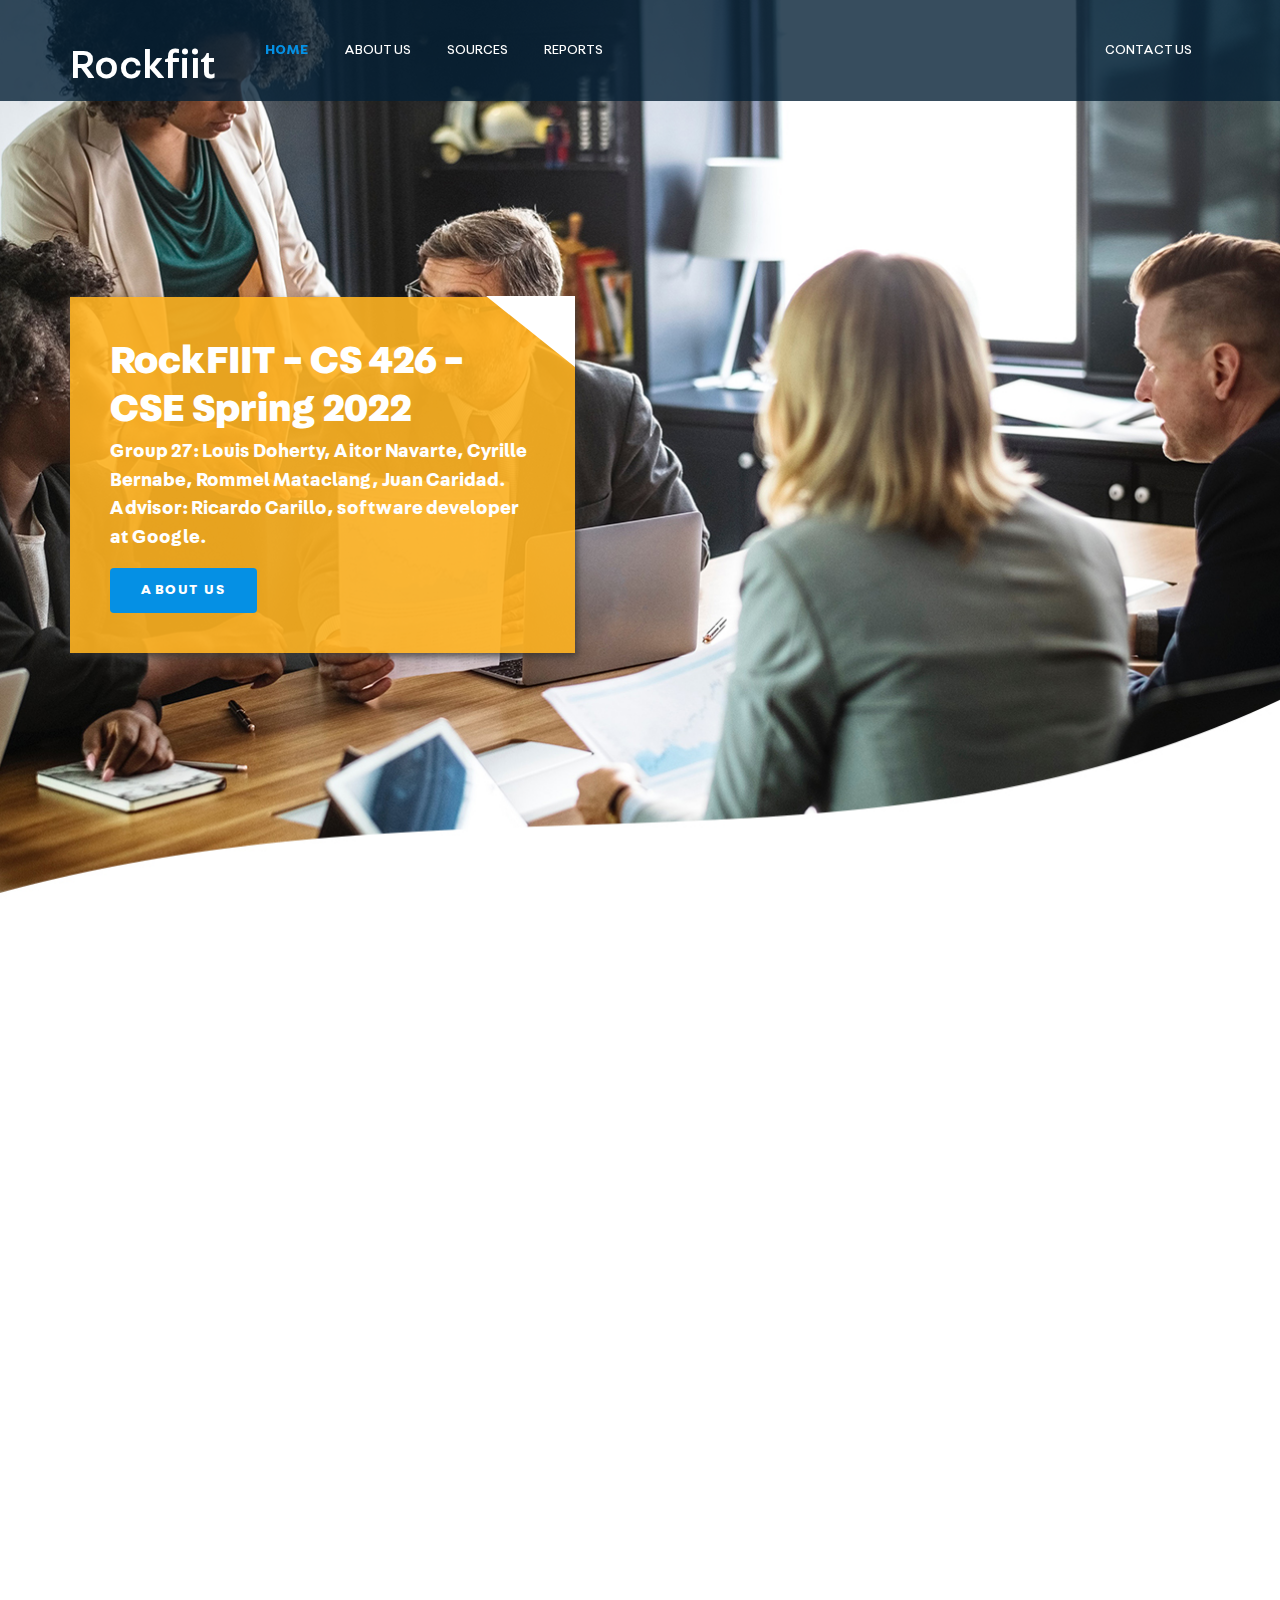
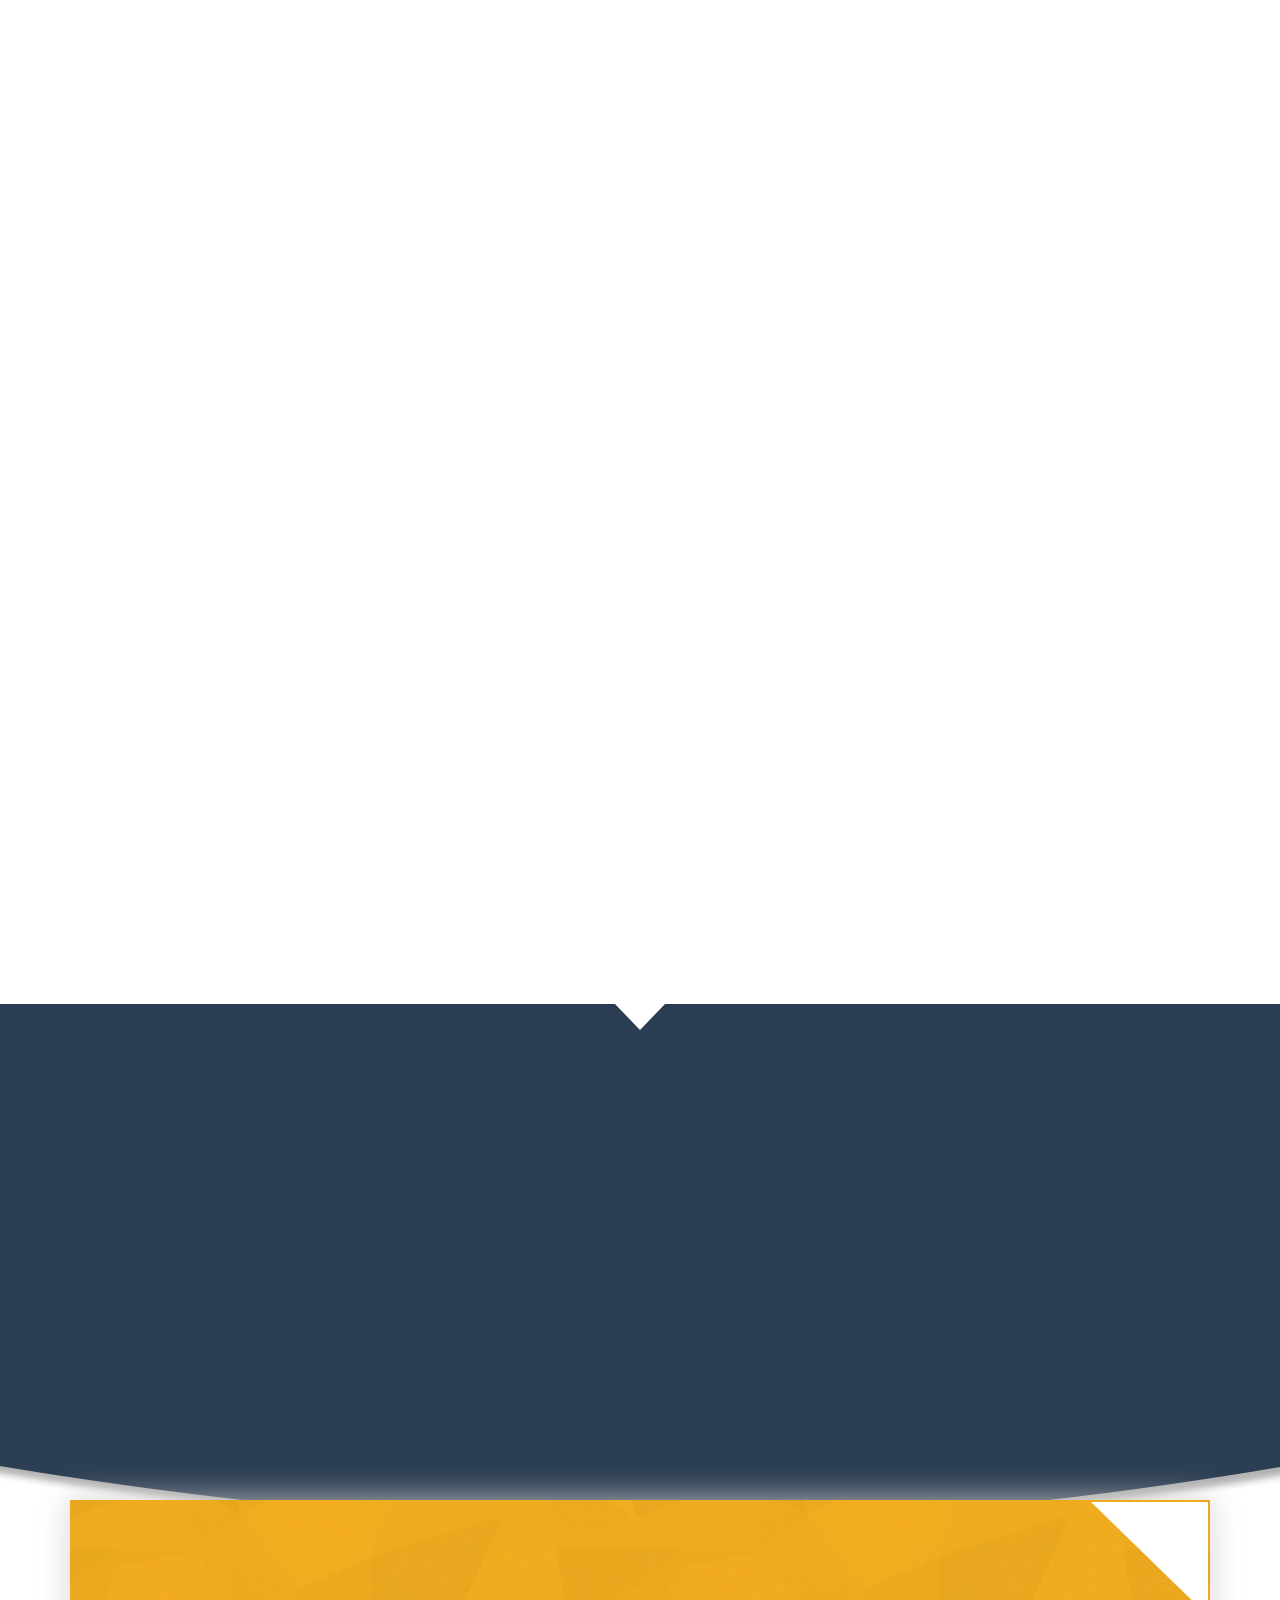
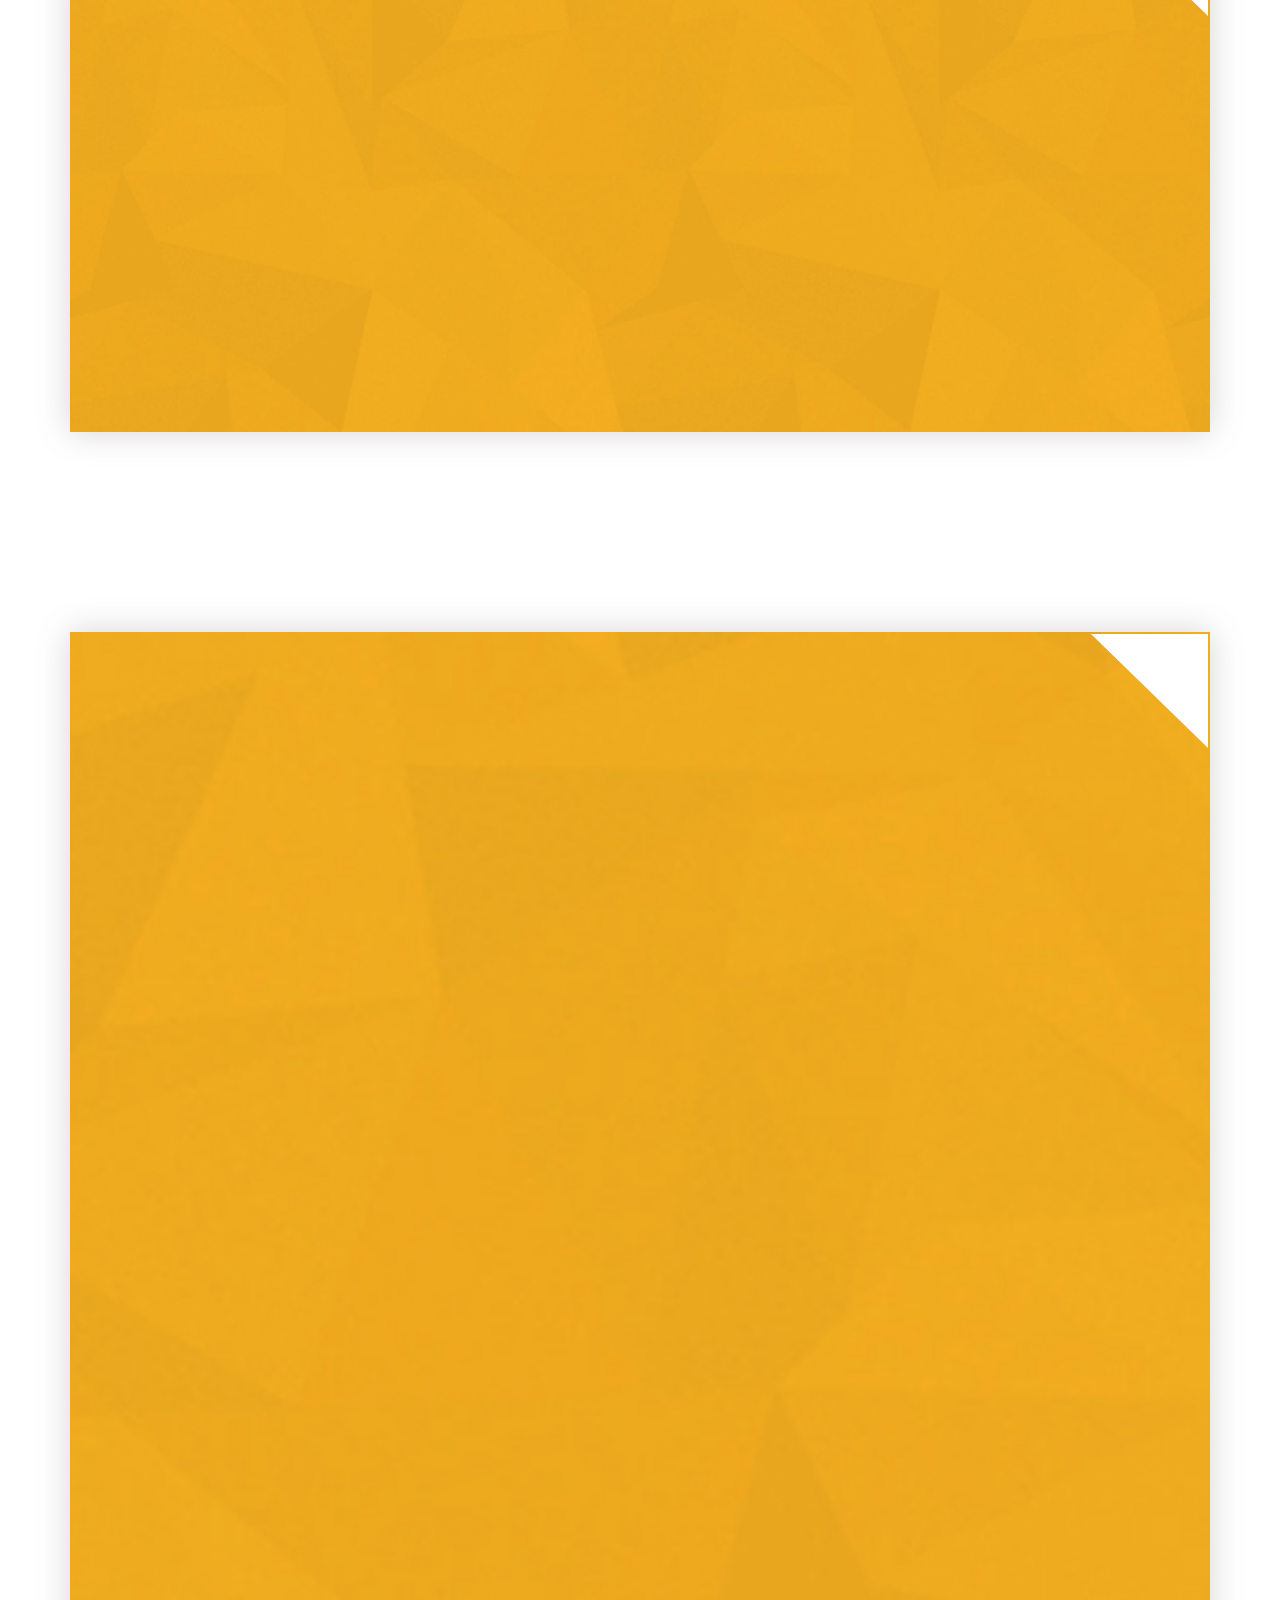
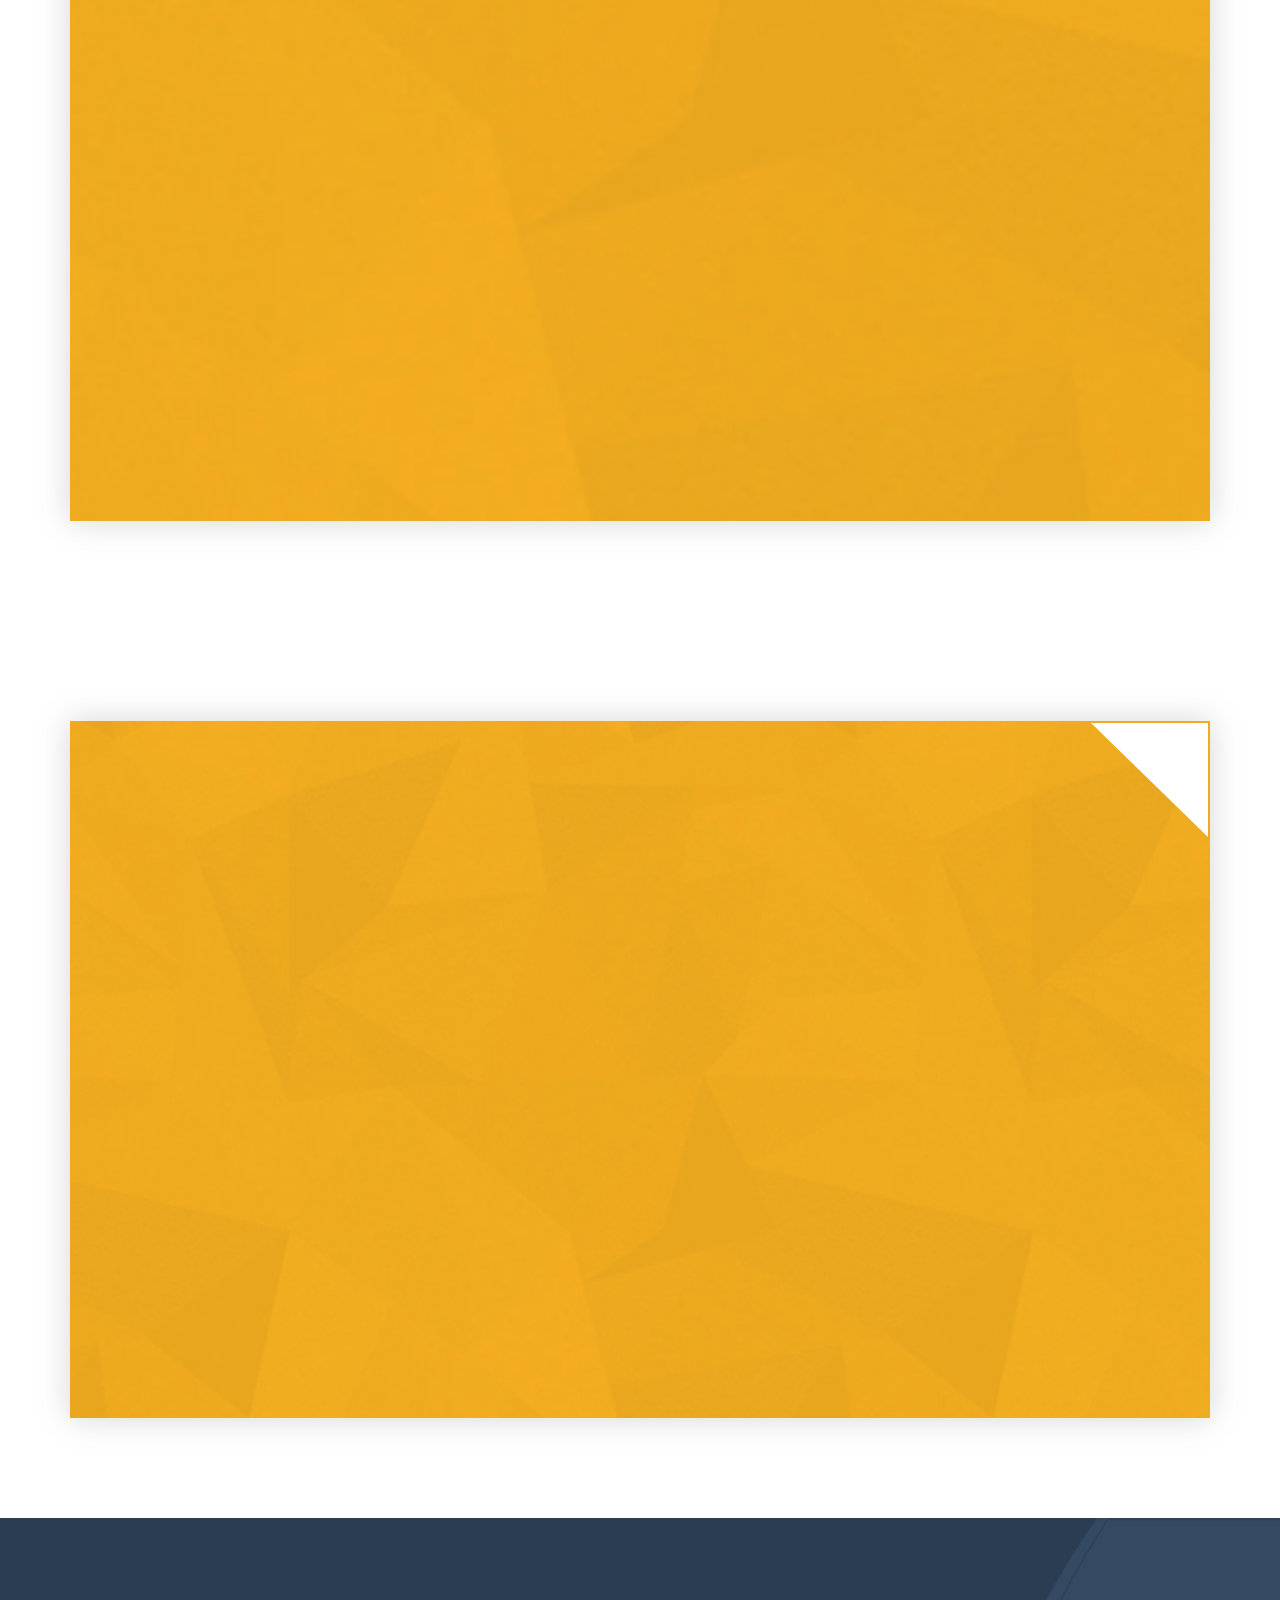
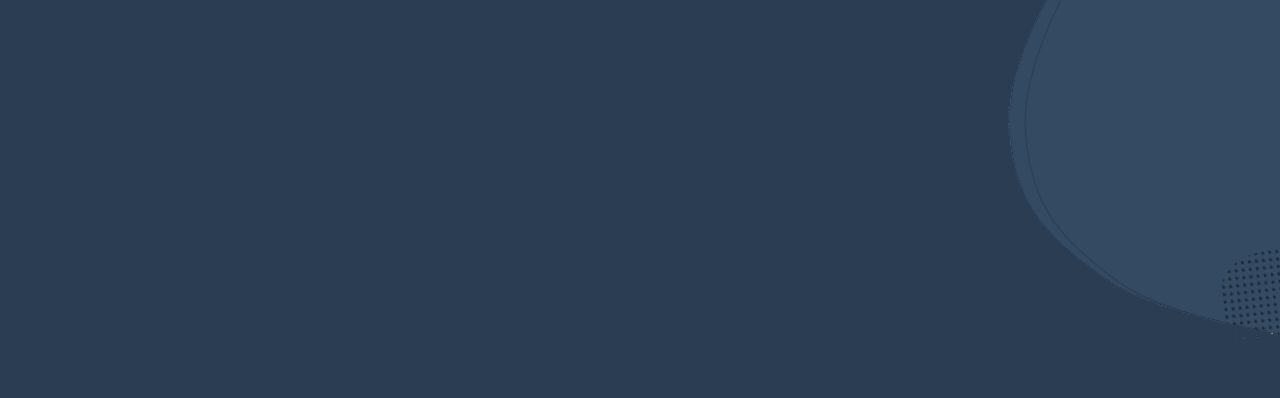
==== commit 5164b6ab: "Added rest of info" ====
--- a/index.html
+++ b/index.html
@@ -196,31 +196,117 @@
             <div class="about-blue-bg">
                 <div class="container">
                     <h2 class="section-title text-white wow fadeInUp">RESOURCES</h2>
-                    <p class="mt-4 wow fadeInUp"> Book: Robert C. Martin, The Clean Coder: A Code of Conduct for Professional Programmers,
-                        Prentice Hall, Pearson Education 2011. <a href="#" class="read-more-txt"> READ MORE <i
-                                class="fa fa-long-arrow-right"></i></a></p>
-                </div>
-            </div>
-            <div class="container">
-                <div class="row justify-content-center about-img wow fadeInDown">
-                    <div class="col-md-10">
-                        <!-- <img src="images/about-img.jpg" alt="" class="img-fluid"> -->
-                        <div class="img-hover-box">
-                            <img src="images/about-img.jpg" alt="" class="img-fluid">
-                            <div class="img-hover-effect"></div>
-                        </div>
-                    </div>
-                </div>
-            </div>
-        </section>
-        <!-- / About section -->
-
-        <!-- About bottom text -->
-        <section>
-            <div class="container">
-                <div class="yellow-box">
-                    <h5 class="wow fadeInUp">Vivamus sagittis lacus vel augue rutrum faucibus dolor auctor. Integer posuere erat a ante venenatis</h5>
-                    <p class="wow fadeInUp">“Fusce dapibus, tellus ac cursus commodo, tortor mauris condimentum nibh, ut fermentum massa justo</p>
+                    <p class="mt-4 wow fadeInUp"> Below are various resources related to our project, including a problem domain book,
+                        relevant websites, and relevant journal articles.
+                    </p>
+                </div>
+            </div>
+            </section>
+            <!-- / About section -->
+            
+            <!-- About bottom text -->
+            <section>
+                <div class="container">
+                    <div class="yellow-box">
+                        <h5 class="wow fadeInUp">Problem domain book:</h5>
+                        <p class="wow fadeInUp">
+                    
+                            Mark Rippetoe, and Stephani Elizabeth Bradford. Starting Strength: Basic Barbell Training. Aasgaard Company,
+                            2017.
+                            Starting Strength is a practical book on strength training for beginners. It offers logically presented data on
+                            training, and shows how to progressively overload safely. It is written by many experienced weightlifting and
+                            athlete coaches, along with sports scientists that designed the book for those beginning their fitness journey.
+                            This will be our guide in creating the default programs in our application.
+                            <br>
+                        </p>
+                        <a href="#" class="btn btn-default btn-white wow fadeInUp">read more</a>
+                    </div>
+                    </div>
+                    </section>
+                    <section>
+                        <div class="container">
+                            <div class="yellow-box">
+                                <h5 class="wow fadeInUp">Reference Articles:</h5>
+                                <p class="wow fadeInUp">
+                                    Lun Li, An Ru, Ting Liao, Shisi Zou, Xiao Hong NIU, and Yong Tai Wang. Effects of Rock Climbing Exercise
+                                    on
+                                    Physical
+                                    Fitness among College Students: A Review Article and Meta-analysis. Iranian Journal of Public Health,
+                                    2018.
+                                    https://www.ncbi.nlm.nih.gov/pmc/articles/PMC6277736/
+                                    A deeper analysis of how rock climbing affects the muscles and, more specifically, the fingers in
+                                    college
+                                    student
+                                    climbers. It also discusses rock climbing as being a more fun and mentally challenging approach to
+                                    exercising,
+                                    as
+                                    opposed to just weight lifting. <br>
+                    
+                    
+                    
+                                    Dr. A W Sheel. Physiology of sport rock climbing. British Journal of Sports Medicine, 2004.
+                                    https://bjsm.bmj.com/content/38/3/355
+                                    The article goes into detail on oxygen consumption of climbers and how training can affect performance.
+                                    For
+                                    example,
+                                    it was found that the main factor which determines how difficult someone can climb is how well they
+                                    train
+                                    specifically for climbing, not anthropometric variables (height and reach).<br>
+                    
+                                    Mike Wolfe. SQLite vs TinyDB. https://towardsdatascience.com, 2021.
+                                    https://towardsdatascience.com/sqlite-vs-tinydb-7d6a6a42cb97
+                                    The article discusses the pros and cons of both SQLite and TinyDB, including an important one: SQLite is
+                                    ACID
+                                    (atomic, consistent, isolated, and durable), whereas TinyDB is not. Because of TinyDB’s lack of
+                                    atomicity, our
+                                    team
+                                    has decided to utilize SQLite.<br>
+                    
+                                    S.T. Bhosale, Tejaswini Patil, Pooja Patil. SQLite: Light Database System. International Journal of
+                                    Computer
+                                    Science
+                                    and Mobile Computing, 2015
+                                    https://ijcsmc.com/docs/papers/April2015/V4I4201599a35
+                                    The journal paper details SQLite and its various uses, such as being able to be embedded into mobile
+                                    operating
+                                    systems (IOS and Android). SQLite is very useful on mobile devices with data storage constraints because
+                                    of its
+                                    compact nature and the ability to run in minimal stack space.<br>
+                    
+                                    Evangelista, Alexandre Lopes. Split of full-body workout routine: which is best to increase muscle
+                                    strength and
+                                    hypertrophy?. Einstein (Sao Paulo) 19 (2021).
+                                    https://www.scielo.br/j/eins/a/sQYb5T8zwYNzgNCpK8pDYwF/abstract/?lang=en
+                                    This article discusses the effects of different resistance training programs on the measures of
+                                    individual
+                                    muscle
+                                    strength and hypertrophy. This helps in the development process of our application because it will help
+                                    the team
+                                    decide which default exercises to include for each workout category.<br>
+                                </p>
+                                <a href="#" class="btn btn-default btn-white wow fadeInUp">read more</a>
+                </div>
+                </div>
+                </section>
+                    <section>
+                        <div class="container">
+                            <div class="yellow-box">
+                                <h5 class="wow fadeInUp">Reference Websites:
+                                    :</h5>
+                                <p class="wow fadeInUp">
+                                    Lhttps://reactnative.dev/docs/getting-started
+                                    Since we will be creating our application with React Native, it is crucial that we have the resources we
+                                    need to be able to set up our environments, use a phone emulator, and have a reference that contains all
+                                    the core components that we need. This website contains an abundant amount of information from the
+                                    basics all the way up to publishing our application on the Apple/Google store.<br>
+                                
+                                    https://strengthlevel.com/
+                                    Another important resource for designing our application is having a standard for our users. Strength
+                                    level is a website that compares an individual’s statistics to millions of others to show in which
+                                    percentile they “rank” in terms of strength/repetitions. This will be crucial in designing the default
+                                    programs in our application, as well as customizing programs catered to our user’s level.
+                                    <br>
+                                </p>
                     <a href="#" class="btn btn-default btn-white wow fadeInUp">read more</a>
                 </div>
             </div>
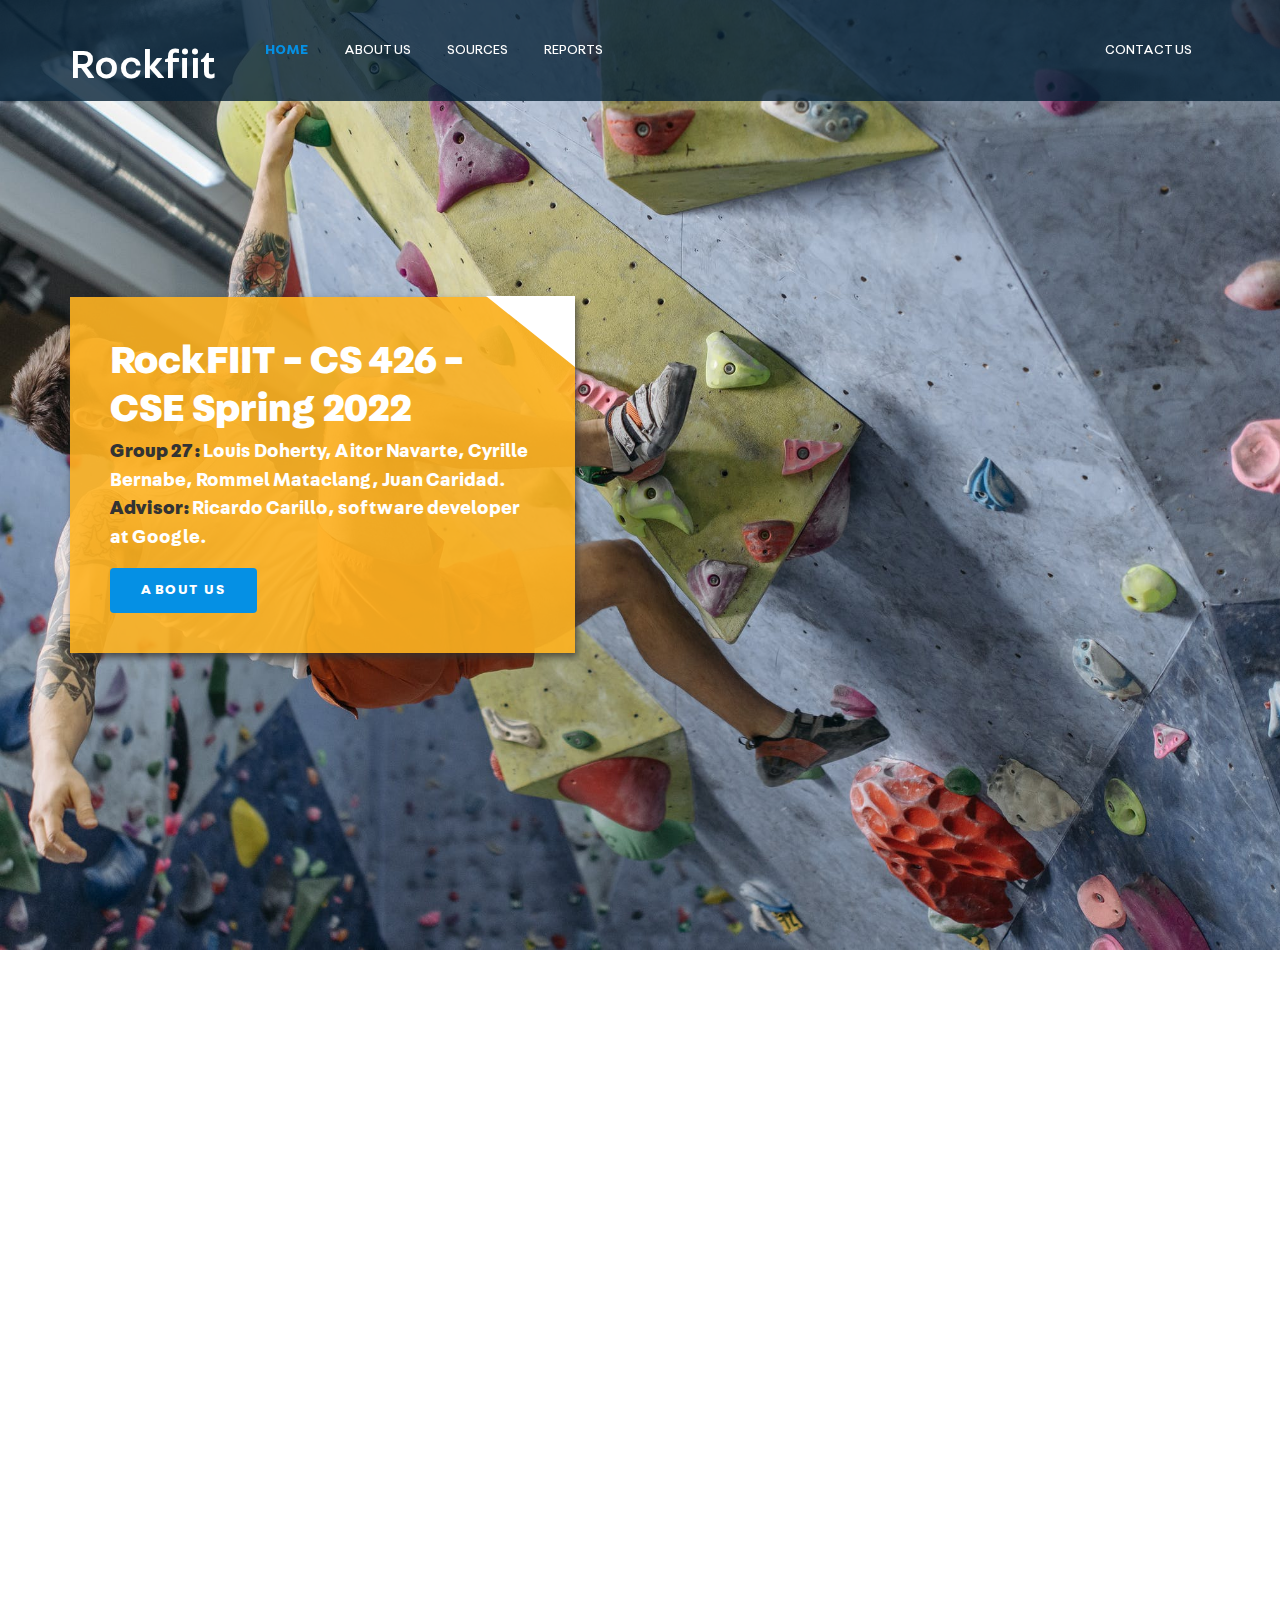
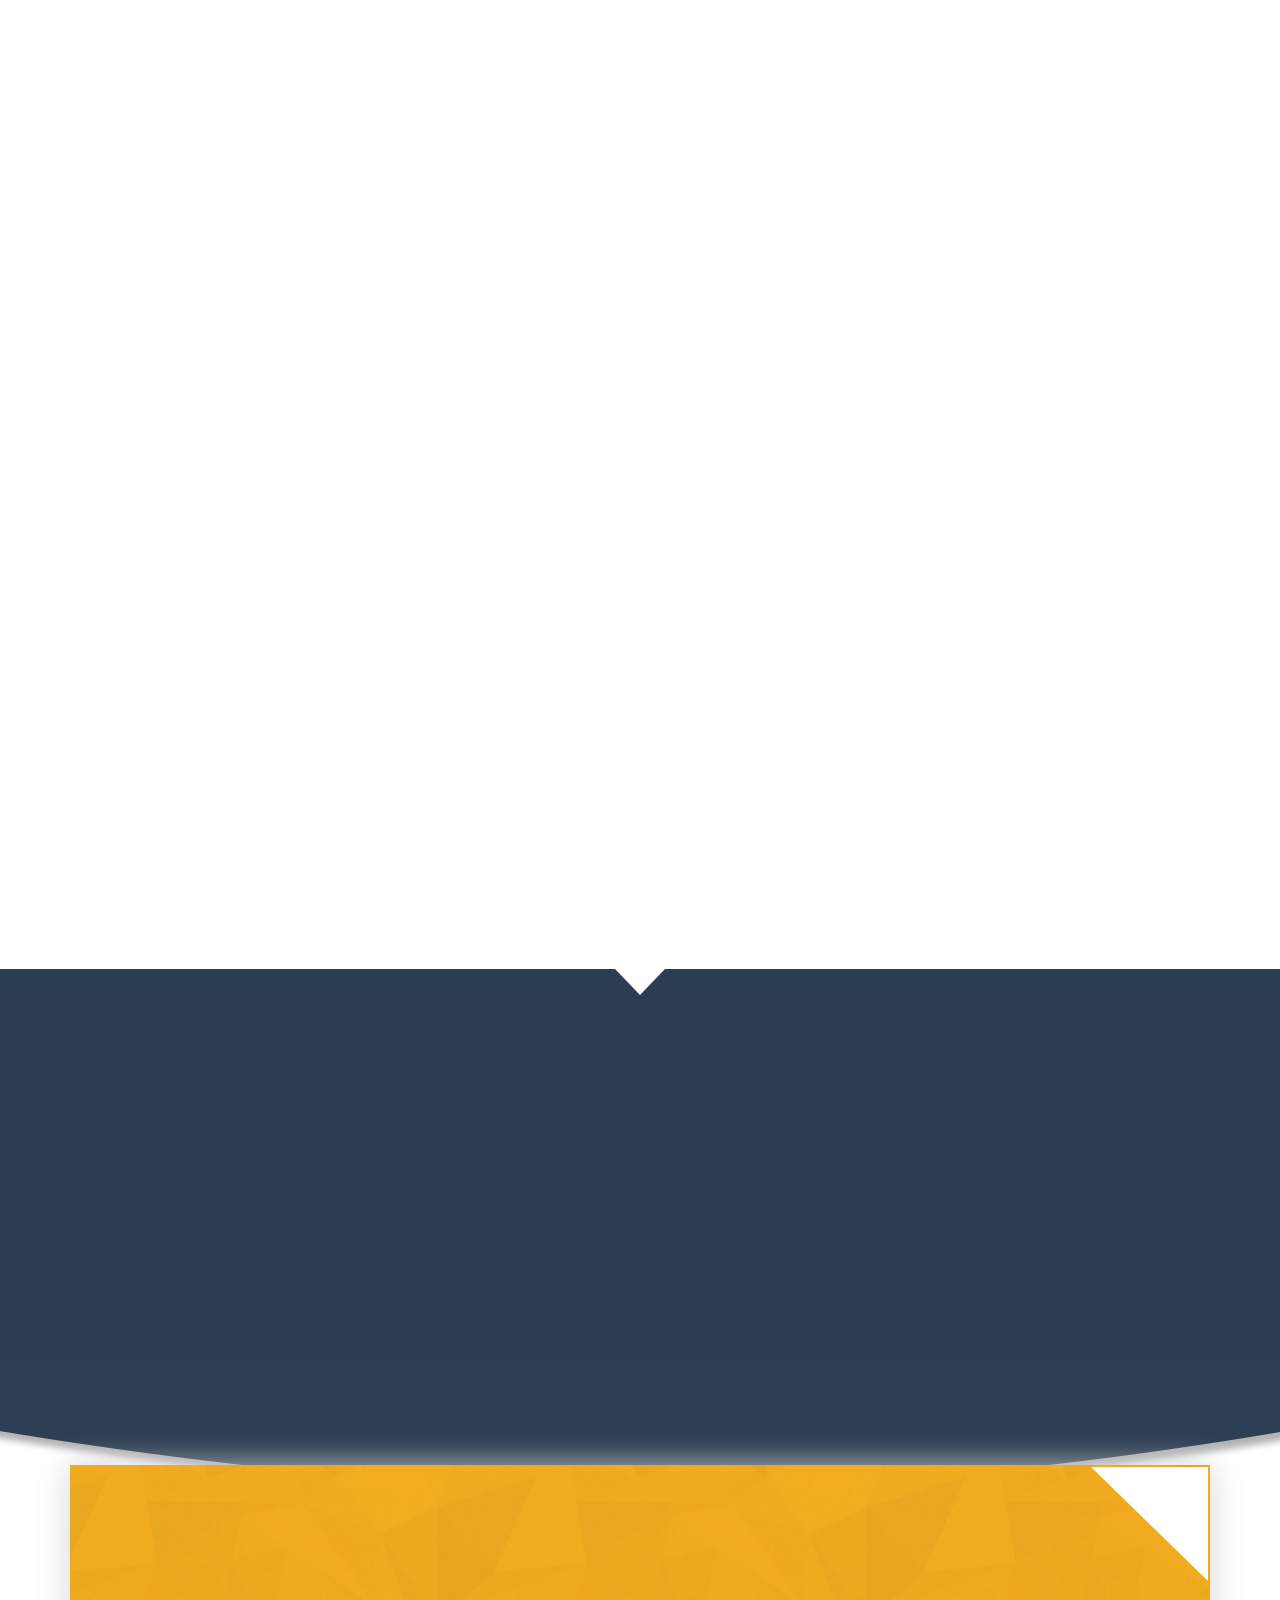
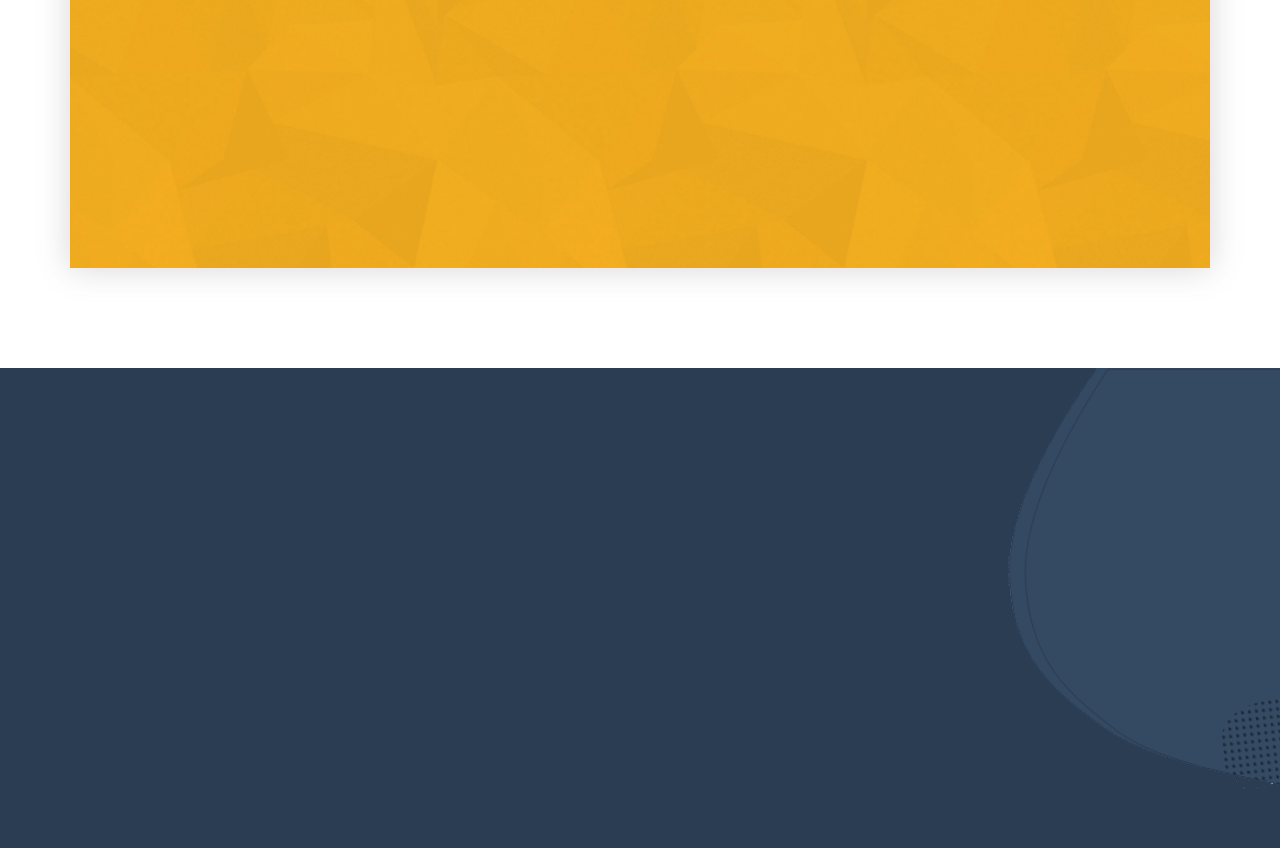
==== commit dd600a91: "added new images and small home page changes" ====
--- a/index.html
+++ b/index.html
@@ -63,12 +63,12 @@
                 <div class="carousel-inner">
                     <div class="carousel-item active">
                         <!-- <img src="images/banner-1.jpg" alt="" class="img-fluid w-100"> -->
-                        <div class="banner-img" style="background: url(images/banner-1.jpg);"></div>
+                        <div class="banner-img" style="background: url(images/climbing-1.jpeg);"></div>
                         <div class="carousel-caption">
                             <div class="container">
                                 <div class="slider-txt wow fadeInLeft">
                                     <h1>RockFIIT - CS 426 - CSE Spring 2022</h1>
-                                    <p>Group 27: Louis Doherty, Aitor Navarte, Cyrille Bernabe, Rommel Mataclang, Juan Caridad. Advisor: Ricardo Carillo,
+                                    <p><b style="color: #333333">Group 27:</b> Louis Doherty, Aitor Navarte, Cyrille Bernabe, Rommel Mataclang, Juan Caridad. <b style="color:#333333">Advisor:</b> Ricardo Carillo,
                                         software developer at Google.
                                     </p>
                                     <a href="#" class="btn btn-default">About Us</a>
@@ -147,7 +147,7 @@
                     </div>
                     <div class="col-md-5 wow fadeInRight">
                         <div class="work-img img-hover-box">
-                            <img src="images/work-img-1.jpg" alt="" class="img-fluid w-100">
+                            <img src="images/lifting-1.jpeg" alt="" class="img-fluid w-100">
                             <div class="img-hover-effect"></div>
                         </div>
                     </div>                    
@@ -158,7 +158,7 @@
                 <div class="row align-items-center">
                     <div class="col-md-5 order-lg-1 order-12 wow fadeInLeft">
                         <div class="work-img img-hover-box">
-                            <img src="images/work-img-2.jpg" alt="" class="img-fluid w-100">
+                            <img src="images/climbing-2.jpeg" alt="" class="img-fluid w-100">
                             <div class="img-hover-effect"></div>
                         </div>
                     </div>
@@ -174,7 +174,7 @@
                 </div>
                 <div class="row align-items-center">
                     <div class="col-md-7 wow fadeInLeft">
-                        <h3 class="sub-title">Get fiit</h3>
+                        <h3 class="sub-title">Get <b>FIIT</b></h3>
                         <p class="mt-30">Whether you are brand new to these forms of exercise, or are a seasoned climber and lifter, you will
                             find use in Rockfiit. Creating a workout plan is easy with the simple and practical interface of Rockfiit. While
                             sticking to your workout template is challenging, we are providing a tool that we hope will make it easier by
@@ -182,7 +182,7 @@
                     </div>
                     <div class="col-md-5 wow fadeInRight">
                         <div class="work-img img-hover-box">
-                            <img src="images/work-img-3.jpg" alt="" class="img-fluid w-100">
+                            <img src="images/lifting-2.jpeg" alt="" class="img-fluid w-100">
                             <div class="img-hover-effect"></div>
                         </div>
                     </div>
@@ -196,117 +196,34 @@
             <div class="about-blue-bg">
                 <div class="container">
                     <h2 class="section-title text-white wow fadeInUp">RESOURCES</h2>
-                    <p class="mt-4 wow fadeInUp"> Below are various resources related to our project, including a problem domain book,
-                        relevant websites, and relevant journal articles.
-                    </p>
-                </div>
-            </div>
-            </section>
-            <!-- / About section -->
+                    <p class="mt-4 wow fadeInUp"> Book: Robert C. Martin, The Clean Coder: A Code of Conduct for Professional Programmers,
+                        Prentice Hall, Pearson Education 2011. <a href="#" class="read-more-txt"> READ MORE <i
+                                class="fa fa-long-arrow-right"></i></a></p>
+                </div>
+            </div>
             
-            <!-- About bottom text -->
-            <section>
-                <div class="container">
-                    <div class="yellow-box">
-                        <h5 class="wow fadeInUp">Problem domain book:</h5>
-                        <p class="wow fadeInUp">
-                    
-                            Mark Rippetoe, and Stephani Elizabeth Bradford. Starting Strength: Basic Barbell Training. Aasgaard Company,
-                            2017.
-                            Starting Strength is a practical book on strength training for beginners. It offers logically presented data on
-                            training, and shows how to progressively overload safely. It is written by many experienced weightlifting and
-                            athlete coaches, along with sports scientists that designed the book for those beginning their fitness journey.
-                            This will be our guide in creating the default programs in our application.
-                            <br>
-                        </p>
-                        <a href="#" class="btn btn-default btn-white wow fadeInUp">read more</a>
-                    </div>
-                    </div>
-                    </section>
-                    <section>
-                        <div class="container">
-                            <div class="yellow-box">
-                                <h5 class="wow fadeInUp">Reference Articles:</h5>
-                                <p class="wow fadeInUp">
-                                    Lun Li, An Ru, Ting Liao, Shisi Zou, Xiao Hong NIU, and Yong Tai Wang. Effects of Rock Climbing Exercise
-                                    on
-                                    Physical
-                                    Fitness among College Students: A Review Article and Meta-analysis. Iranian Journal of Public Health,
-                                    2018.
-                                    https://www.ncbi.nlm.nih.gov/pmc/articles/PMC6277736/
-                                    A deeper analysis of how rock climbing affects the muscles and, more specifically, the fingers in
-                                    college
-                                    student
-                                    climbers. It also discusses rock climbing as being a more fun and mentally challenging approach to
-                                    exercising,
-                                    as
-                                    opposed to just weight lifting. <br>
-                    
-                    
-                    
-                                    Dr. A W Sheel. Physiology of sport rock climbing. British Journal of Sports Medicine, 2004.
-                                    https://bjsm.bmj.com/content/38/3/355
-                                    The article goes into detail on oxygen consumption of climbers and how training can affect performance.
-                                    For
-                                    example,
-                                    it was found that the main factor which determines how difficult someone can climb is how well they
-                                    train
-                                    specifically for climbing, not anthropometric variables (height and reach).<br>
-                    
-                                    Mike Wolfe. SQLite vs TinyDB. https://towardsdatascience.com, 2021.
-                                    https://towardsdatascience.com/sqlite-vs-tinydb-7d6a6a42cb97
-                                    The article discusses the pros and cons of both SQLite and TinyDB, including an important one: SQLite is
-                                    ACID
-                                    (atomic, consistent, isolated, and durable), whereas TinyDB is not. Because of TinyDB’s lack of
-                                    atomicity, our
-                                    team
-                                    has decided to utilize SQLite.<br>
-                    
-                                    S.T. Bhosale, Tejaswini Patil, Pooja Patil. SQLite: Light Database System. International Journal of
-                                    Computer
-                                    Science
-                                    and Mobile Computing, 2015
-                                    https://ijcsmc.com/docs/papers/April2015/V4I4201599a35
-                                    The journal paper details SQLite and its various uses, such as being able to be embedded into mobile
-                                    operating
-                                    systems (IOS and Android). SQLite is very useful on mobile devices with data storage constraints because
-                                    of its
-                                    compact nature and the ability to run in minimal stack space.<br>
-                    
-                                    Evangelista, Alexandre Lopes. Split of full-body workout routine: which is best to increase muscle
-                                    strength and
-                                    hypertrophy?. Einstein (Sao Paulo) 19 (2021).
-                                    https://www.scielo.br/j/eins/a/sQYb5T8zwYNzgNCpK8pDYwF/abstract/?lang=en
-                                    This article discusses the effects of different resistance training programs on the measures of
-                                    individual
-                                    muscle
-                                    strength and hypertrophy. This helps in the development process of our application because it will help
-                                    the team
-                                    decide which default exercises to include for each workout category.<br>
-                                </p>
-                                <a href="#" class="btn btn-default btn-white wow fadeInUp">read more</a>
-                </div>
-                </div>
-                </section>
-                    <section>
-                        <div class="container">
-                            <div class="yellow-box">
-                                <h5 class="wow fadeInUp">Reference Websites:
-                                    :</h5>
-                                <p class="wow fadeInUp">
-                                    Lhttps://reactnative.dev/docs/getting-started
-                                    Since we will be creating our application with React Native, it is crucial that we have the resources we
-                                    need to be able to set up our environments, use a phone emulator, and have a reference that contains all
-                                    the core components that we need. This website contains an abundant amount of information from the
-                                    basics all the way up to publishing our application on the Apple/Google store.<br>
-                                
-                                    https://strengthlevel.com/
-                                    Another important resource for designing our application is having a standard for our users. Strength
-                                    level is a website that compares an individual’s statistics to millions of others to show in which
-                                    percentile they “rank” in terms of strength/repetitions. This will be crucial in designing the default
-                                    programs in our application, as well as customizing programs catered to our user’s level.
-                                    <br>
-                                </p>
+            <!--
+            <div class="container">
+                <div class="row justify-content-center about-img wow fadeInDown">
+                    <div class="col-md-10">
+                        <img src="images/about-img.jpg" alt="" class="img-fluid"> 
+                        <div class="img-hover-box">
+                            <img src="images/about-img.jpg" alt="" class="img-fluid">
+                            <div class="img-hover-effect"></div>
+                        </div>
+                    </div>
+                </div>
+            </div>
+            -->
+        </section>
+        <!-- / About section -->
+
+        <!-- About bottom text -->
+        <section>
+            <div class="container">
+                <div class="yellow-box">
+                    <h5 class="wow fadeInUp">Vivamus sagittis lacus vel augue rutrum faucibus dolor auctor. Integer posuere erat a ante venenatis</h5>
+                    <p class="wow fadeInUp">“Fusce dapibus, tellus ac cursus commodo, tortor mauris condimentum nibh, ut fermentum massa justo</p>
                     <a href="#" class="btn btn-default btn-white wow fadeInUp">read more</a>
                 </div>
             </div>
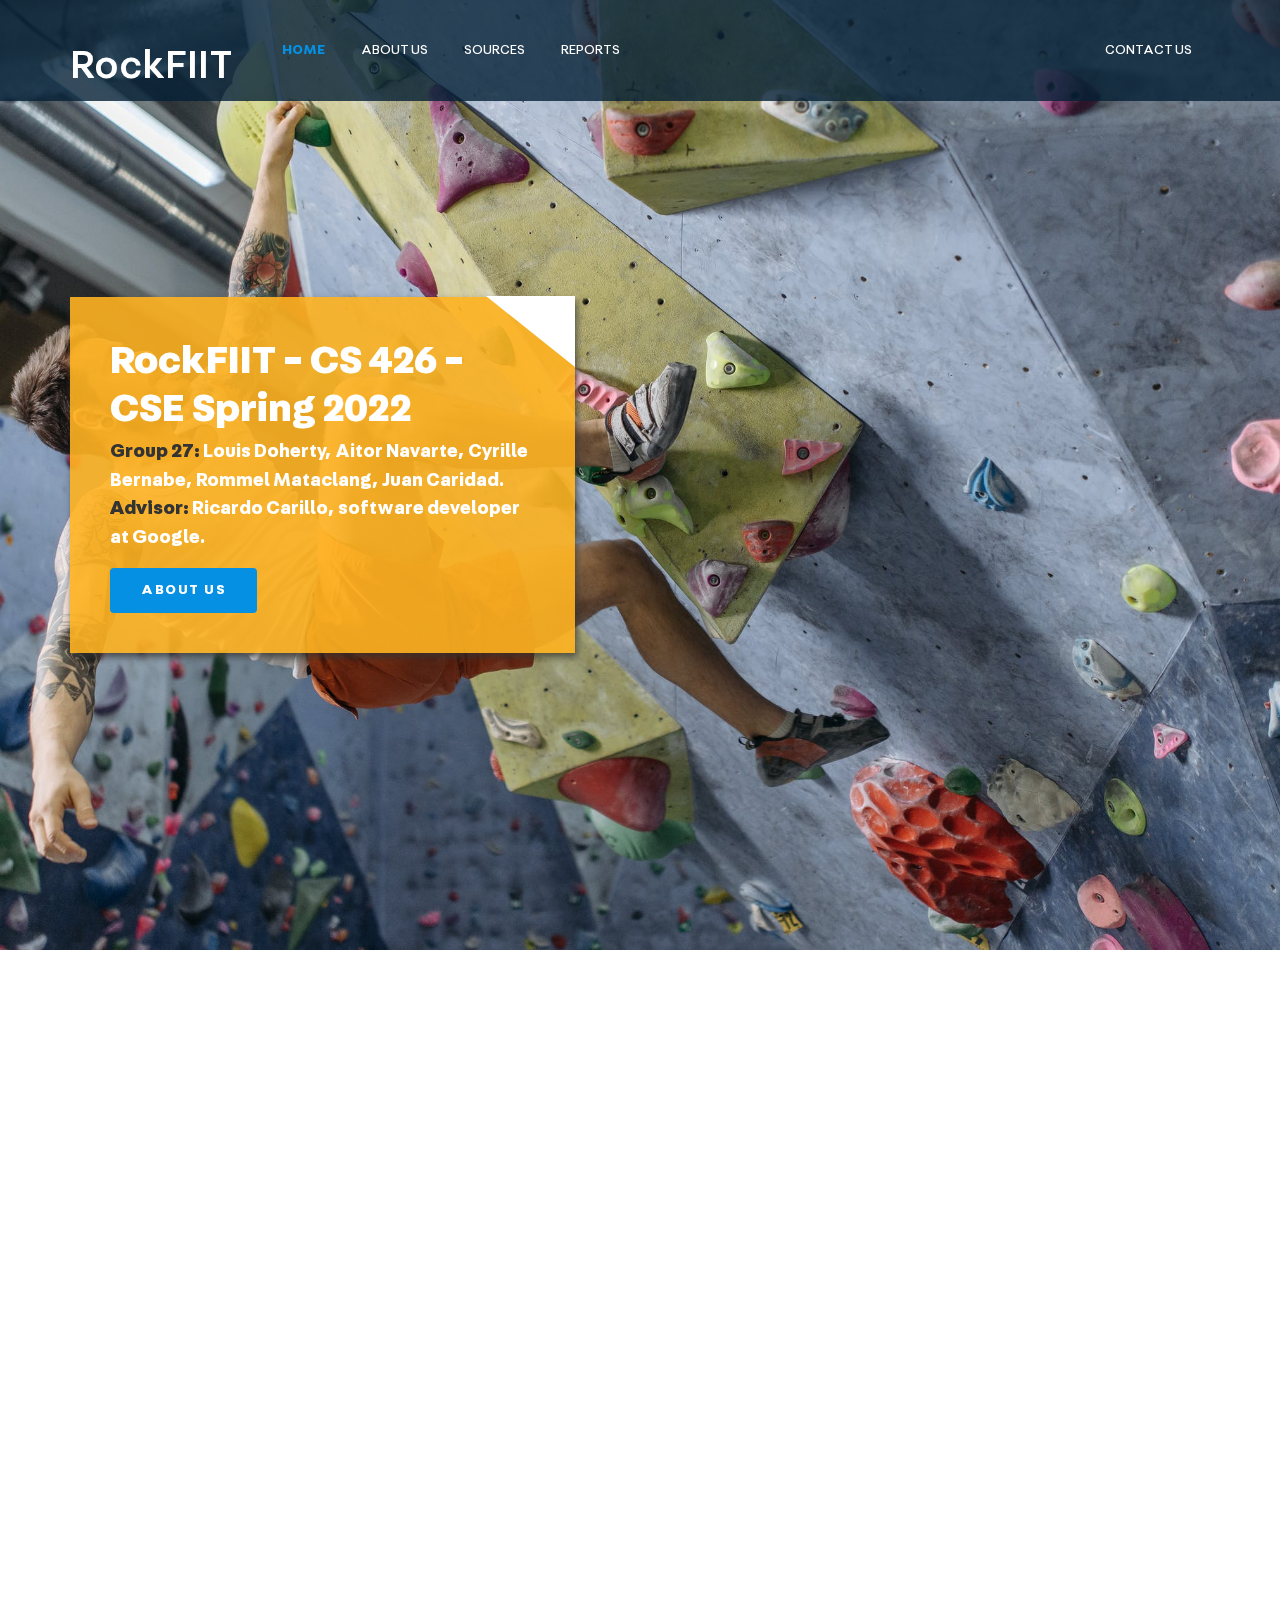
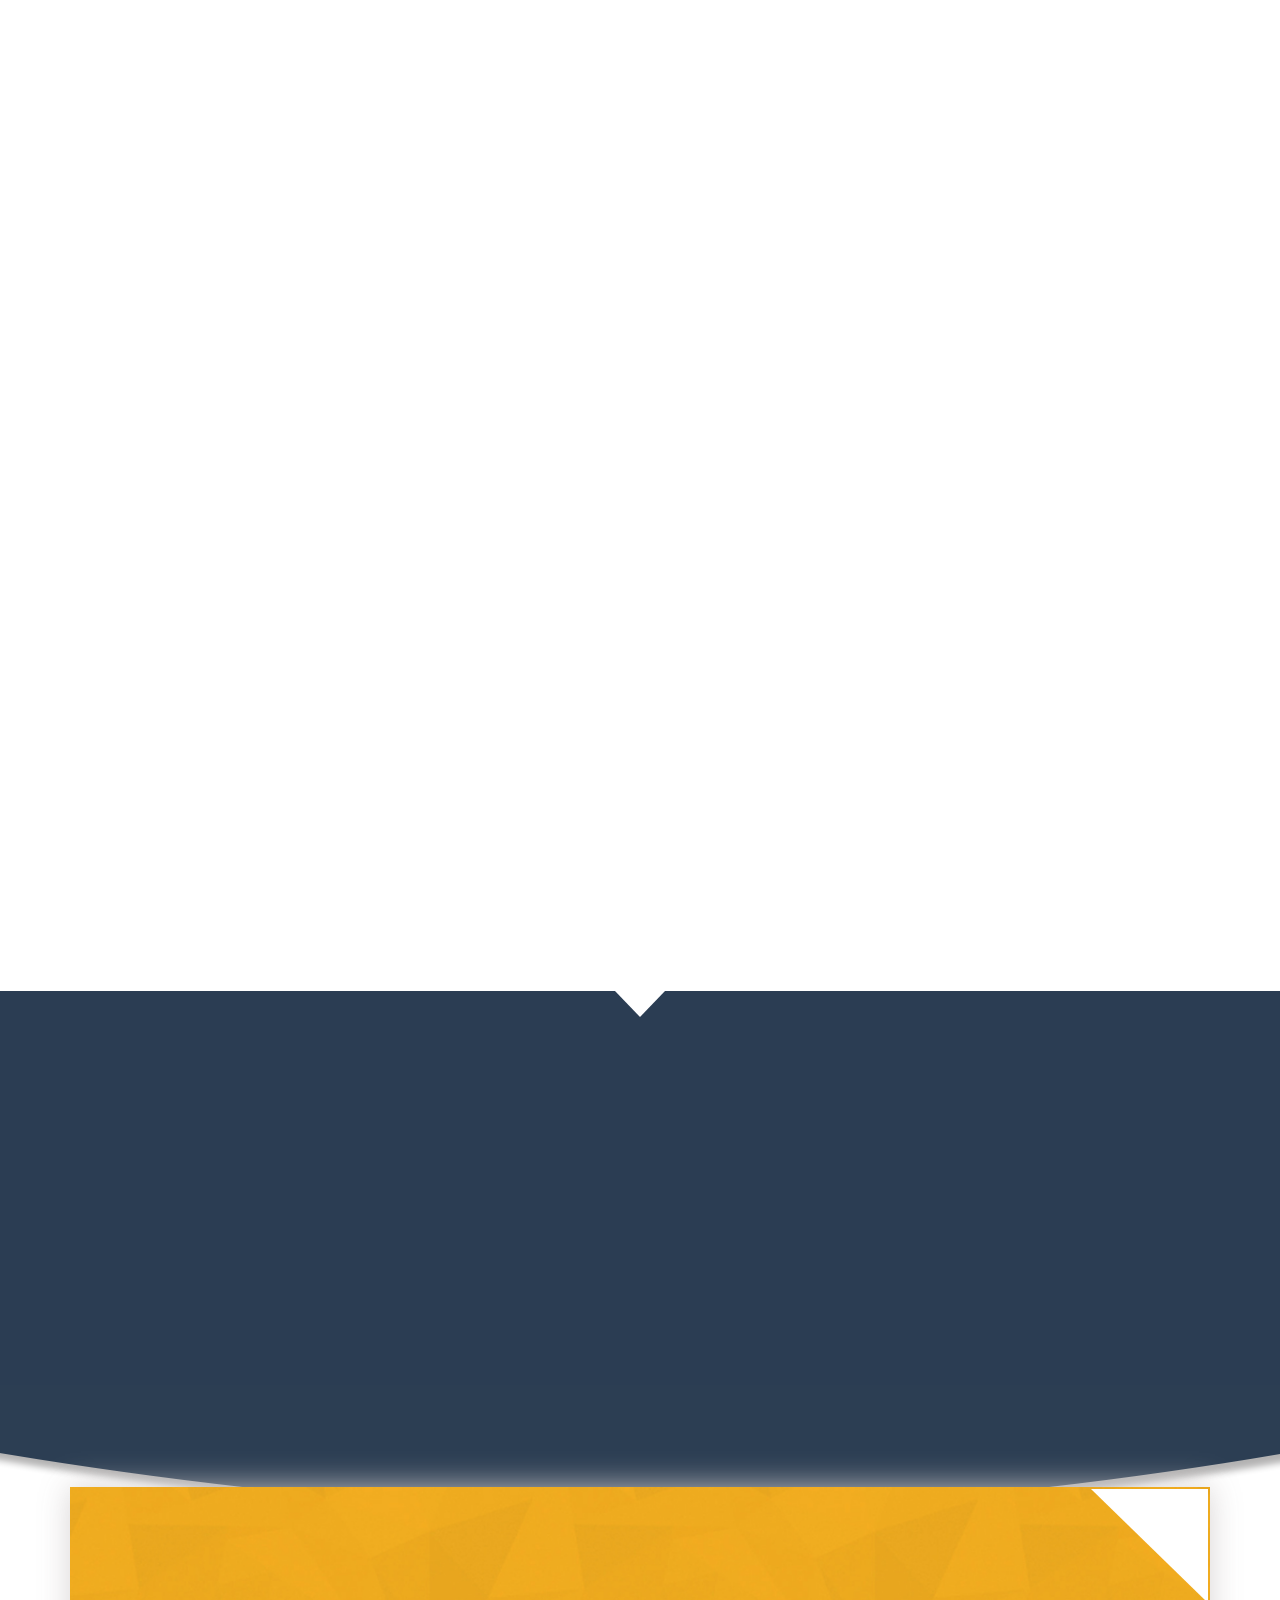
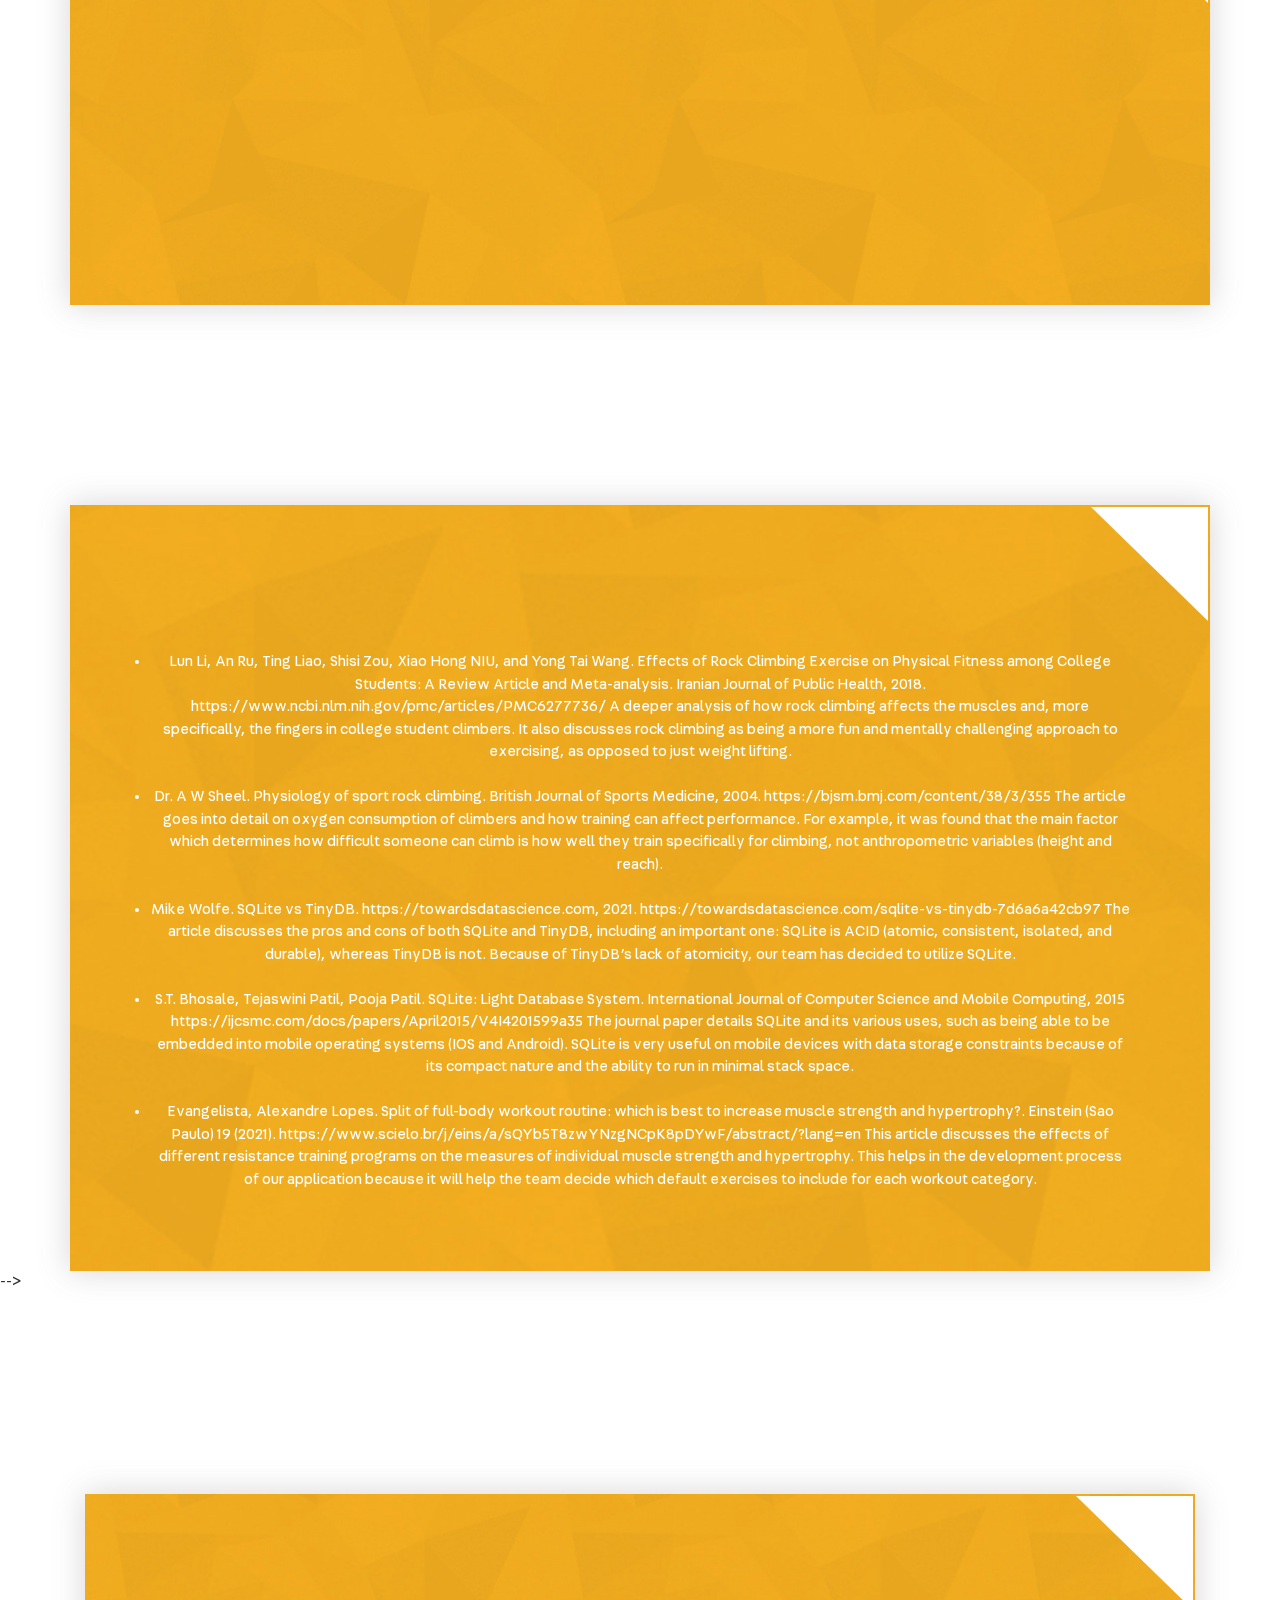
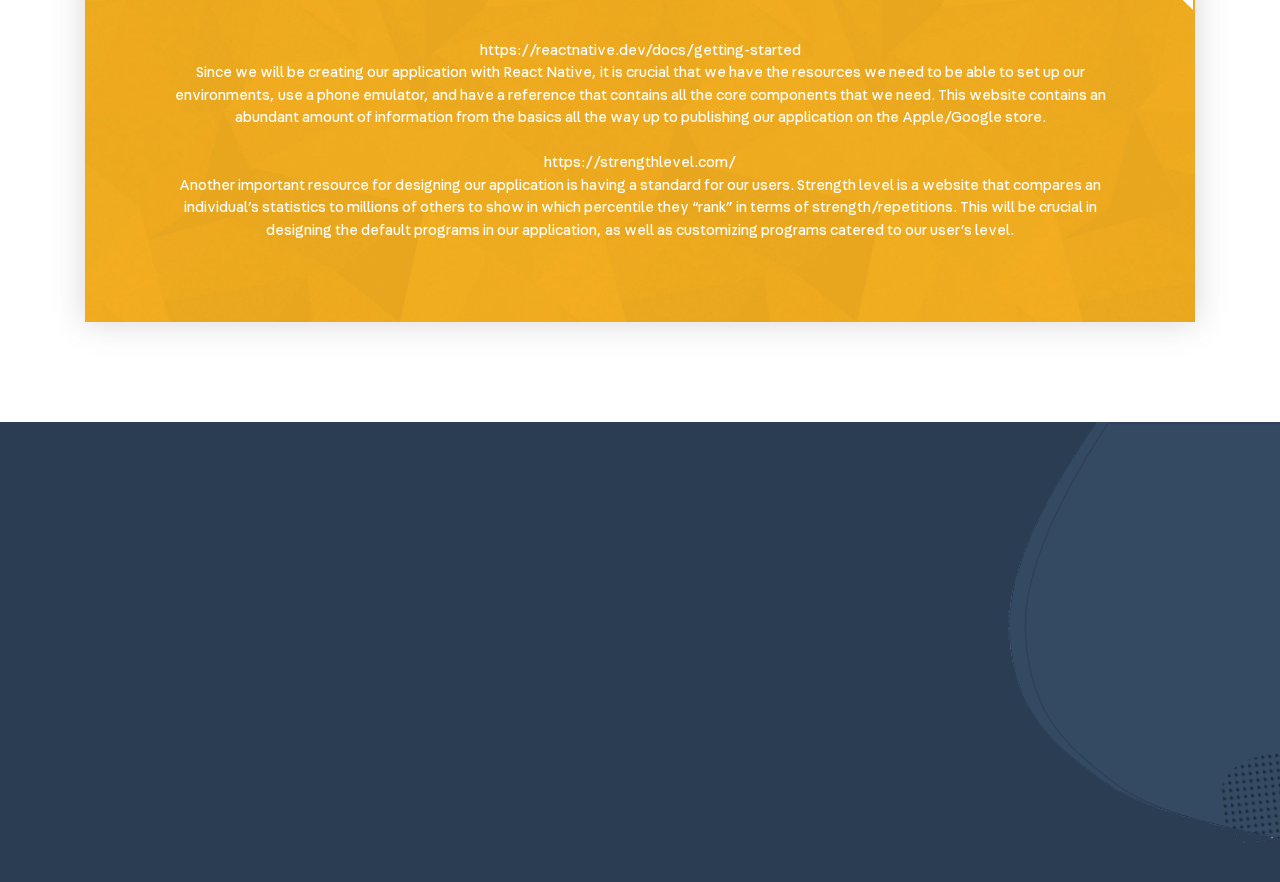
==== commit d296e46a: "change images and fix formatting issues" ====
--- a/index.html
+++ b/index.html
@@ -21,7 +21,7 @@
                 <div class="container">
                     <nav class="navbar navbar-expand-xl navbar-light bg-light">
                     <a class="navbar-brand" href="#"><img src="images/" alt="">
-                        <h1 style="color:white;">Rockfiit</h1>
+                        <h1 style="color:white;">RockFIIT</h1>
                     </a>
                       <button class="navbar-toggler" type="button" data-toggle="collapse" data-target="#navbarSupportedContent" aria-controls="navbarSupportedContent" aria-expanded="false" aria-label="Toggle navigation">
                         <span class="navbar-toggler-icon"></span>
@@ -132,9 +132,10 @@
         <!-- / banner section -->
 
         <!-- How it works section -->
+        <br>
         <section class="how-work-wrapper pt-0">
             <div class="container">
-                <h2 class="section-title wow fadeInUp">What it is</h2>
+                <h2 class="section-title wow fadeInUp">What is RockFIIT?</h2>
                 <div class="row mt-80 align-items-center">
                     <div class="col-md-7 wow fadeInLeft">
                         <h3 class="sub-title">An app for weight lifters and rock climbers</h3>
@@ -196,9 +197,9 @@
             <div class="about-blue-bg">
                 <div class="container">
                     <h2 class="section-title text-white wow fadeInUp">RESOURCES</h2>
-                    <p class="mt-4 wow fadeInUp"> Book: Robert C. Martin, The Clean Coder: A Code of Conduct for Professional Programmers,
-                        Prentice Hall, Pearson Education 2011. <a href="#" class="read-more-txt"> READ MORE <i
-                                class="fa fa-long-arrow-right"></i></a></p>
+                    <p class="mt-4 wow fadeInUp"> Below are various resources related to our project, including a problem domain book,
+                        relevant websites, and relevant journal articles.
+                    </p>
                 </div>
             </div>
             
@@ -211,7 +212,99 @@
                             <img src="images/about-img.jpg" alt="" class="img-fluid">
                             <div class="img-hover-effect"></div>
                         </div>
-                    </div>
+            </section>
+            <!-- / About section -->
+            
+            <!-- About bottom text -->
+            <section>
+                <div class="container">
+                    <div class="yellow-box">
+                        <h5 class="wow fadeInUp">Problem domain book:</h5>
+                        <p class="wow fadeInUp">
+                    
+                            Mark Rippetoe, and Stephani Elizabeth Bradford. Starting Strength: Basic Barbell Training. Aasgaard Company,
+                            2017.
+                            Starting Strength is a practical book on strength training for beginners. It offers logically presented data on
+                            training, and shows how to progressively overload safely. It is written by many experienced weightlifting and
+                            athlete coaches, along with sports scientists that designed the book for those beginning their fitness journey.
+                            This will be our guide in creating the default programs in our application.
+                            <br>
+                        </p>
+                    </div>
+                    </div>
+                    </section>
+                    <section>
+                        <div class="container">
+                            <div class="yellow-box">
+                                <h5 class="wow fadeInUp">Reference Articles:</h5>
+                                <p class="wow fadeInUp">
+
+                                    <ul>
+                                        <li>
+                                            Lun Li, An Ru, Ting Liao, Shisi Zou, Xiao Hong NIU, and Yong Tai Wang. Effects of Rock Climbing Exercise
+                                            on
+                                            Physical
+                                            Fitness among College Students: A Review Article and Meta-analysis. Iranian Journal of Public Health,
+                                            2018.
+                                            https://www.ncbi.nlm.nih.gov/pmc/articles/PMC6277736/
+                                            A deeper analysis of how rock climbing affects the muscles and, more specifically, the fingers in
+                                            college
+                                            student
+                                            climbers. It also discusses rock climbing as being a more fun and mentally challenging approach to
+                                            exercising,
+                                            as
+                                            opposed to just weight lifting.
+                                        </li><br>
+
+            
+                                    <li>                                    
+                                        Dr. A W Sheel. Physiology of sport rock climbing. British Journal of Sports Medicine, 2004.
+                                        https://bjsm.bmj.com/content/38/3/355
+                                        The article goes into detail on oxygen consumption of climbers and how training can affect performance.
+                                        For
+                                        example,
+                                        it was found that the main factor which determines how difficult someone can climb is how well they
+                                        train
+                                        specifically for climbing, not anthropometric variables (height and reach).</li><br>
+
+                                        <li>
+                                            Mike Wolfe. SQLite vs TinyDB. https://towardsdatascience.com, 2021.
+                                            https://towardsdatascience.com/sqlite-vs-tinydb-7d6a6a42cb97
+                                            The article discusses the pros and cons of both SQLite and TinyDB, including an important one: SQLite is
+                                            ACID
+                                            (atomic, consistent, isolated, and durable), whereas TinyDB is not. Because of TinyDB’s lack of
+                                            atomicity, our
+                                            team
+                                            has decided to utilize SQLite.
+                                        </li><br>
+
+                                        <li>
+                                            S.T. Bhosale, Tejaswini Patil, Pooja Patil. SQLite: Light Database System. International Journal of
+                                            Computer
+                                            Science
+                                            and Mobile Computing, 2015
+                                            https://ijcsmc.com/docs/papers/April2015/V4I4201599a35
+                                            The journal paper details SQLite and its various uses, such as being able to be embedded into mobile
+                                            operating
+                                            systems (IOS and Android). SQLite is very useful on mobile devices with data storage constraints because
+                                            of its
+                                            compact nature and the ability to run in minimal stack space.
+                                        </li><br>
+                                        
+                                        <li>
+                                            Evangelista, Alexandre Lopes. Split of full-body workout routine: which is best to increase muscle
+                                            strength and
+                                            hypertrophy?. Einstein (Sao Paulo) 19 (2021).
+                                            https://www.scielo.br/j/eins/a/sQYb5T8zwYNzgNCpK8pDYwF/abstract/?lang=en
+                                            This article discusses the effects of different resistance training programs on the measures of
+                                            individual
+                                            muscle
+                                            strength and hypertrophy. This helps in the development process of our application because it will help
+                                            the team
+                                            decide which default exercises to include for each workout category.
+                                        </li>
+                                    </ul>
+                                </p>
                 </div>
             </div>
             -->
@@ -221,10 +314,28 @@
         <!-- About bottom text -->
         <section>
             <div class="container">
-                <div class="yellow-box">
-                    <h5 class="wow fadeInUp">Vivamus sagittis lacus vel augue rutrum faucibus dolor auctor. Integer posuere erat a ante venenatis</h5>
-                    <p class="wow fadeInUp">“Fusce dapibus, tellus ac cursus commodo, tortor mauris condimentum nibh, ut fermentum massa justo</p>
-                    <a href="#" class="btn btn-default btn-white wow fadeInUp">read more</a>
+                        <div class="container">
+                            <div class="yellow-box">
+                                <h5 class="wow fadeInUp">Reference Websites:
+                                    :</h5>
+                                <p class="wow fadeInUp">
+                                    <ul style="list-style-type: none;">
+                                        <li>
+                                            https://reactnative.dev/docs/getting-started<br>
+                                            Since we will be creating our application with React Native, it is crucial that we have the resources we
+                                            need to be able to set up our environments, use a phone emulator, and have a reference that contains all
+                                            the core components that we need. This website contains an abundant amount of information from the
+                                            basics all the way up to publishing our application on the Apple/Google store.
+                                        </li><br>
+                                        <li>
+                                            https://strengthlevel.com/<br>
+                                            Another important resource for designing our application is having a standard for our users. Strength
+                                            level is a website that compares an individual’s statistics to millions of others to show in which
+                                            percentile they “rank” in terms of strength/repetitions. This will be crucial in designing the default
+                                            programs in our application, as well as customizing programs catered to our user’s level.
+                                        </li>
+                                    </ul>
+                                </p>
                 </div>
             </div>
         </section>
@@ -235,7 +346,7 @@
             <div class="container">
                 <div class="row align-items-center">
                     <div class="col-md-3 wow fadeInLeft">
-                        <a href="#"><img src="images/" alt="" class="img-fluid"><h1 style="color:white">LOGO HERE</h1></a>
+                        <a href="#"><img src="images/" alt="" class="img-fluid"><h1 style="color:white">RockFIIT</h1></a>
                     </div>
                     <div class="col-md-9 text-right wow fadeInRight">
                         <ul class="footer-links">
@@ -287,11 +398,6 @@
                     </div>
                 </div>
                 <p class="mb-0 wow fadeInUp">Copyright © 2022 RockFIIT. All Rights Reserved.</p>
-                <ul class="btm-links wow fadeInUp">
-                    <li><a href="#">Terms of Use</a></li>
-                    <li><a href="#">Privacy Policy</a></li>
-                    <li><a href="#">Disclosures</a></li>
-                </ul>
             </div>
         </footer>
         <!-- / footer -->        
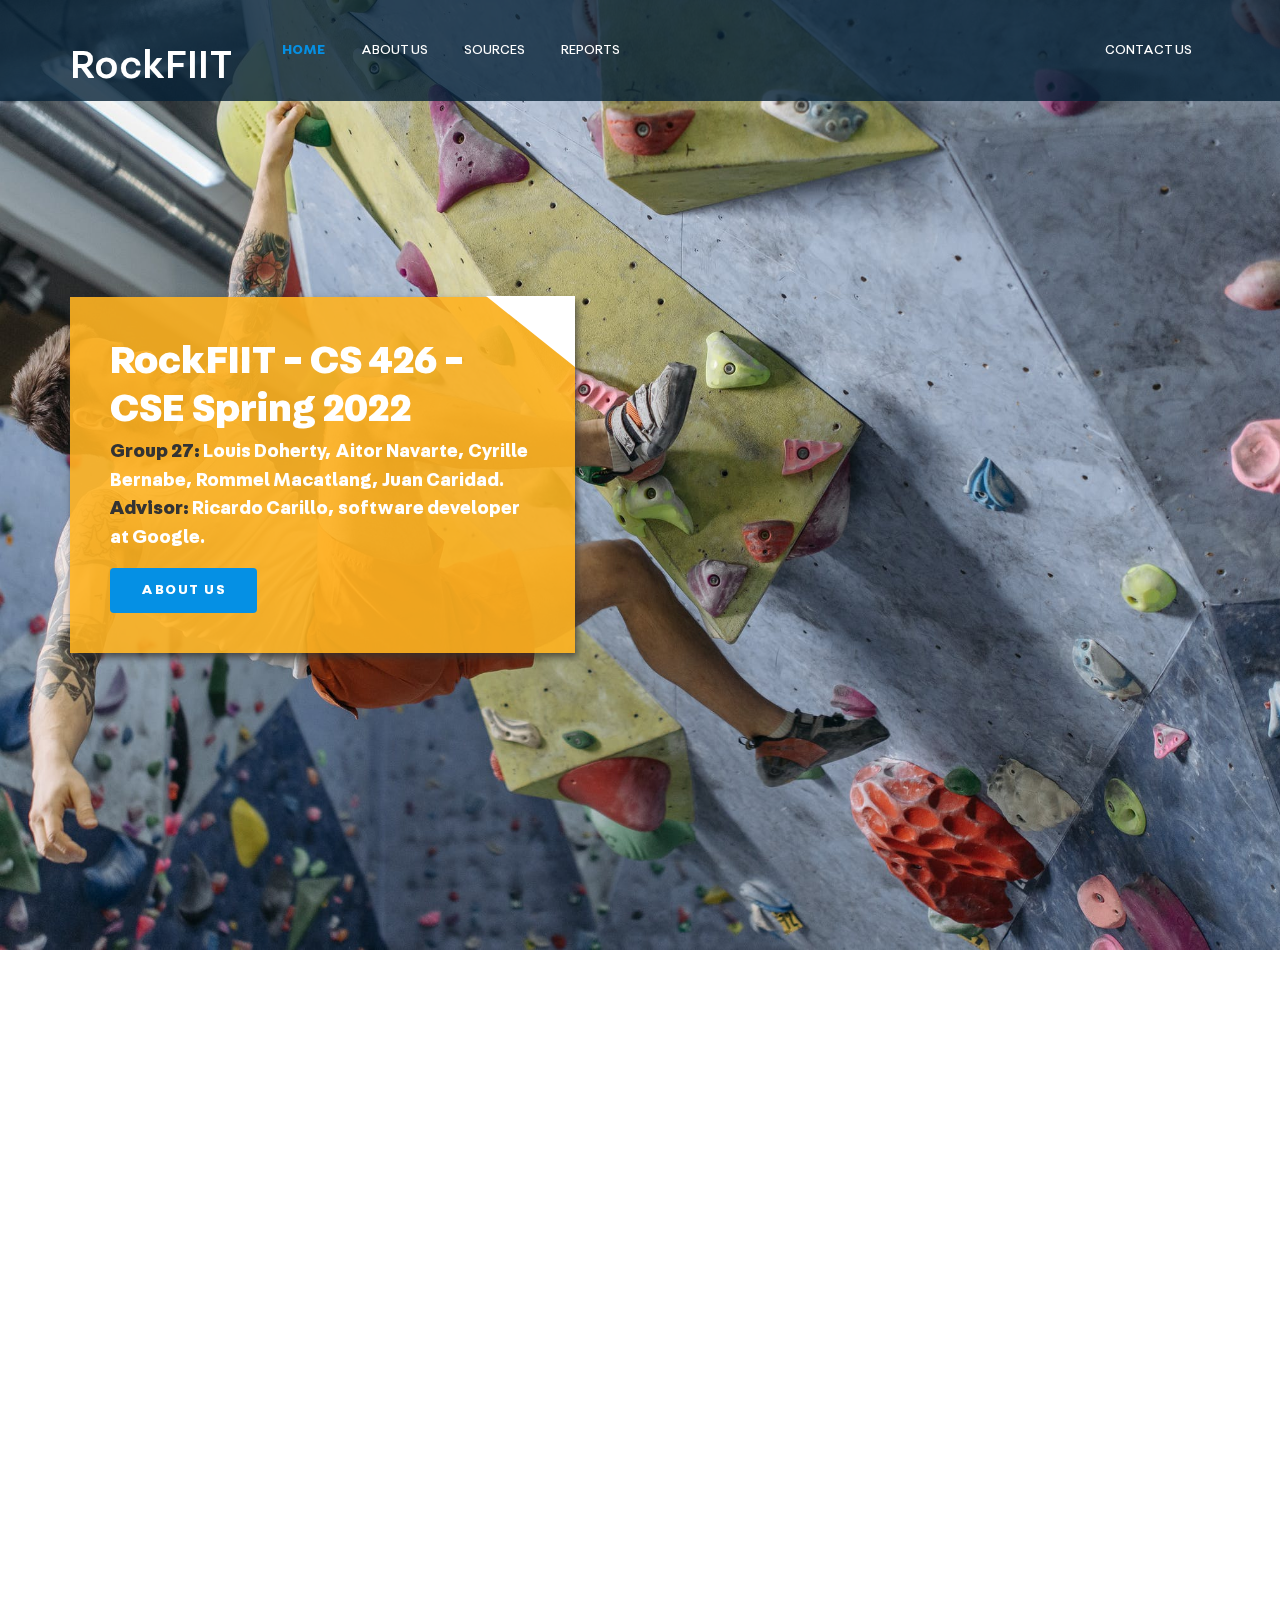
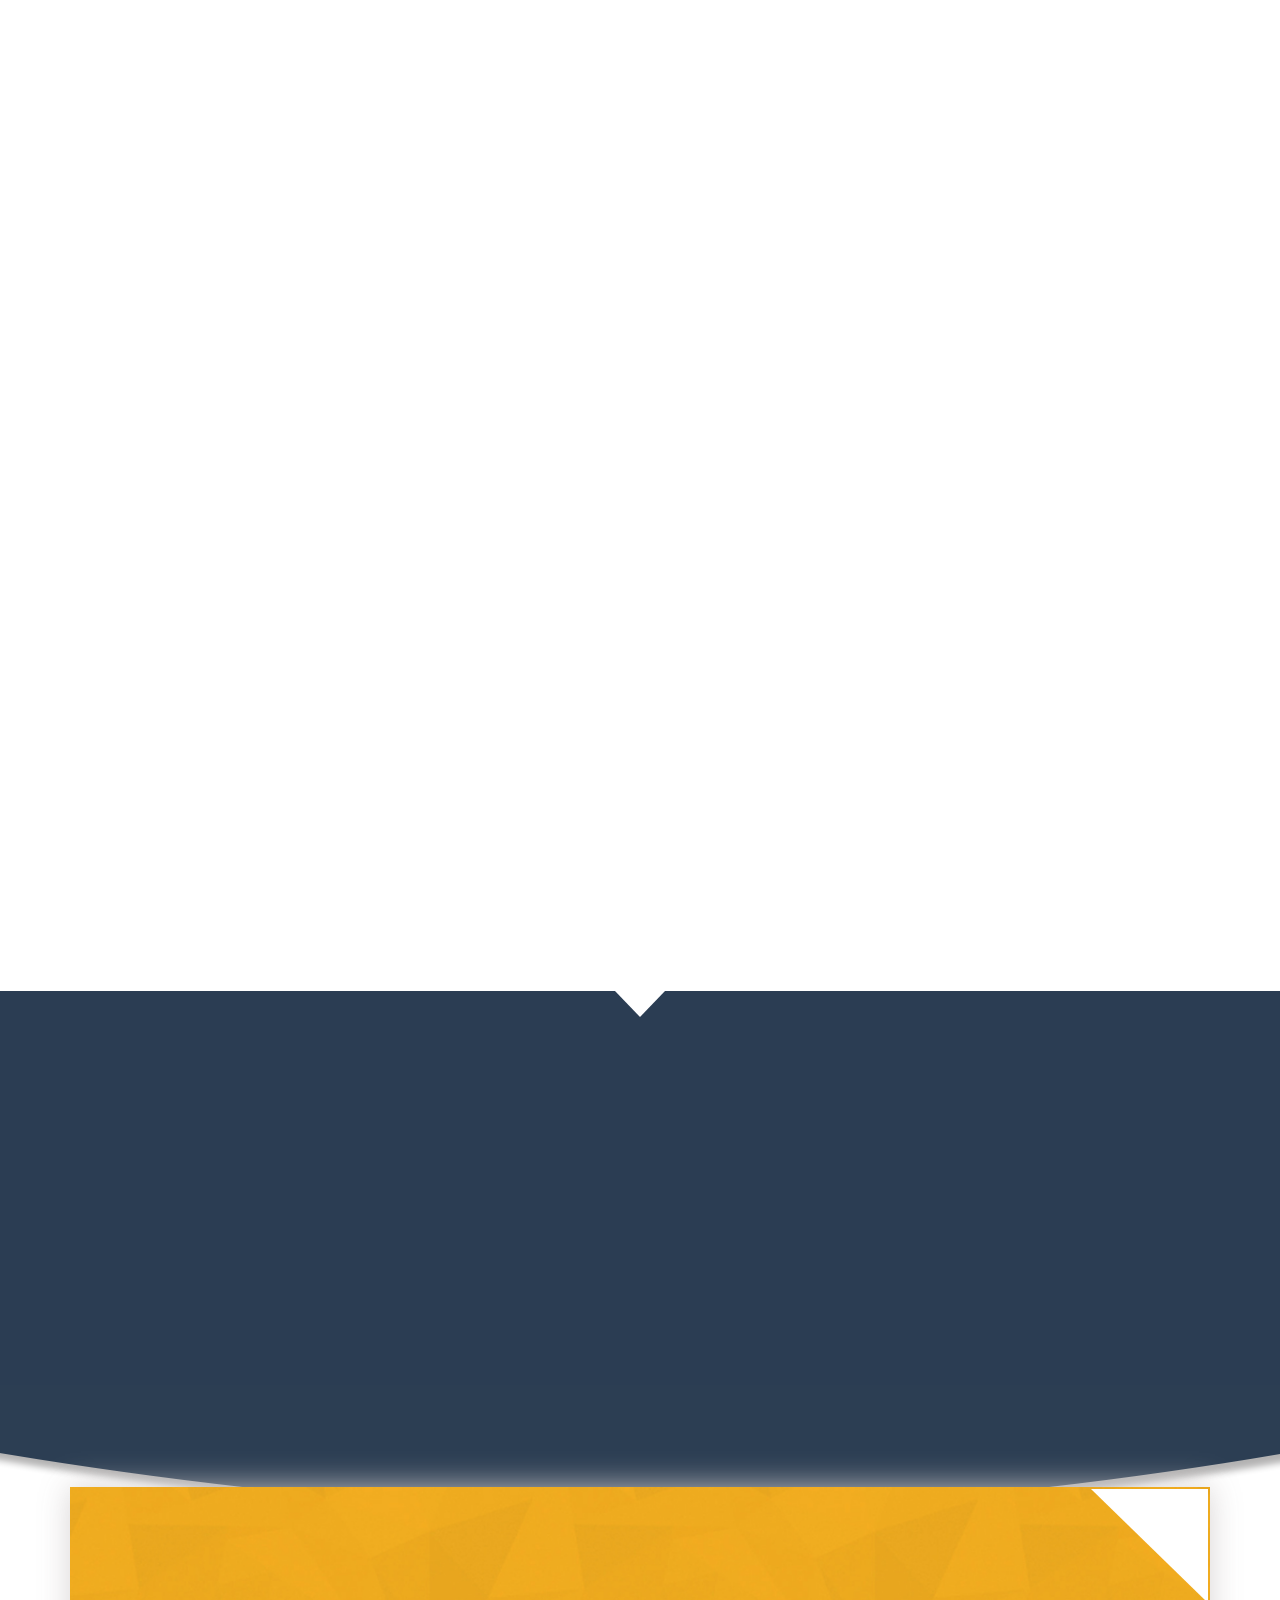
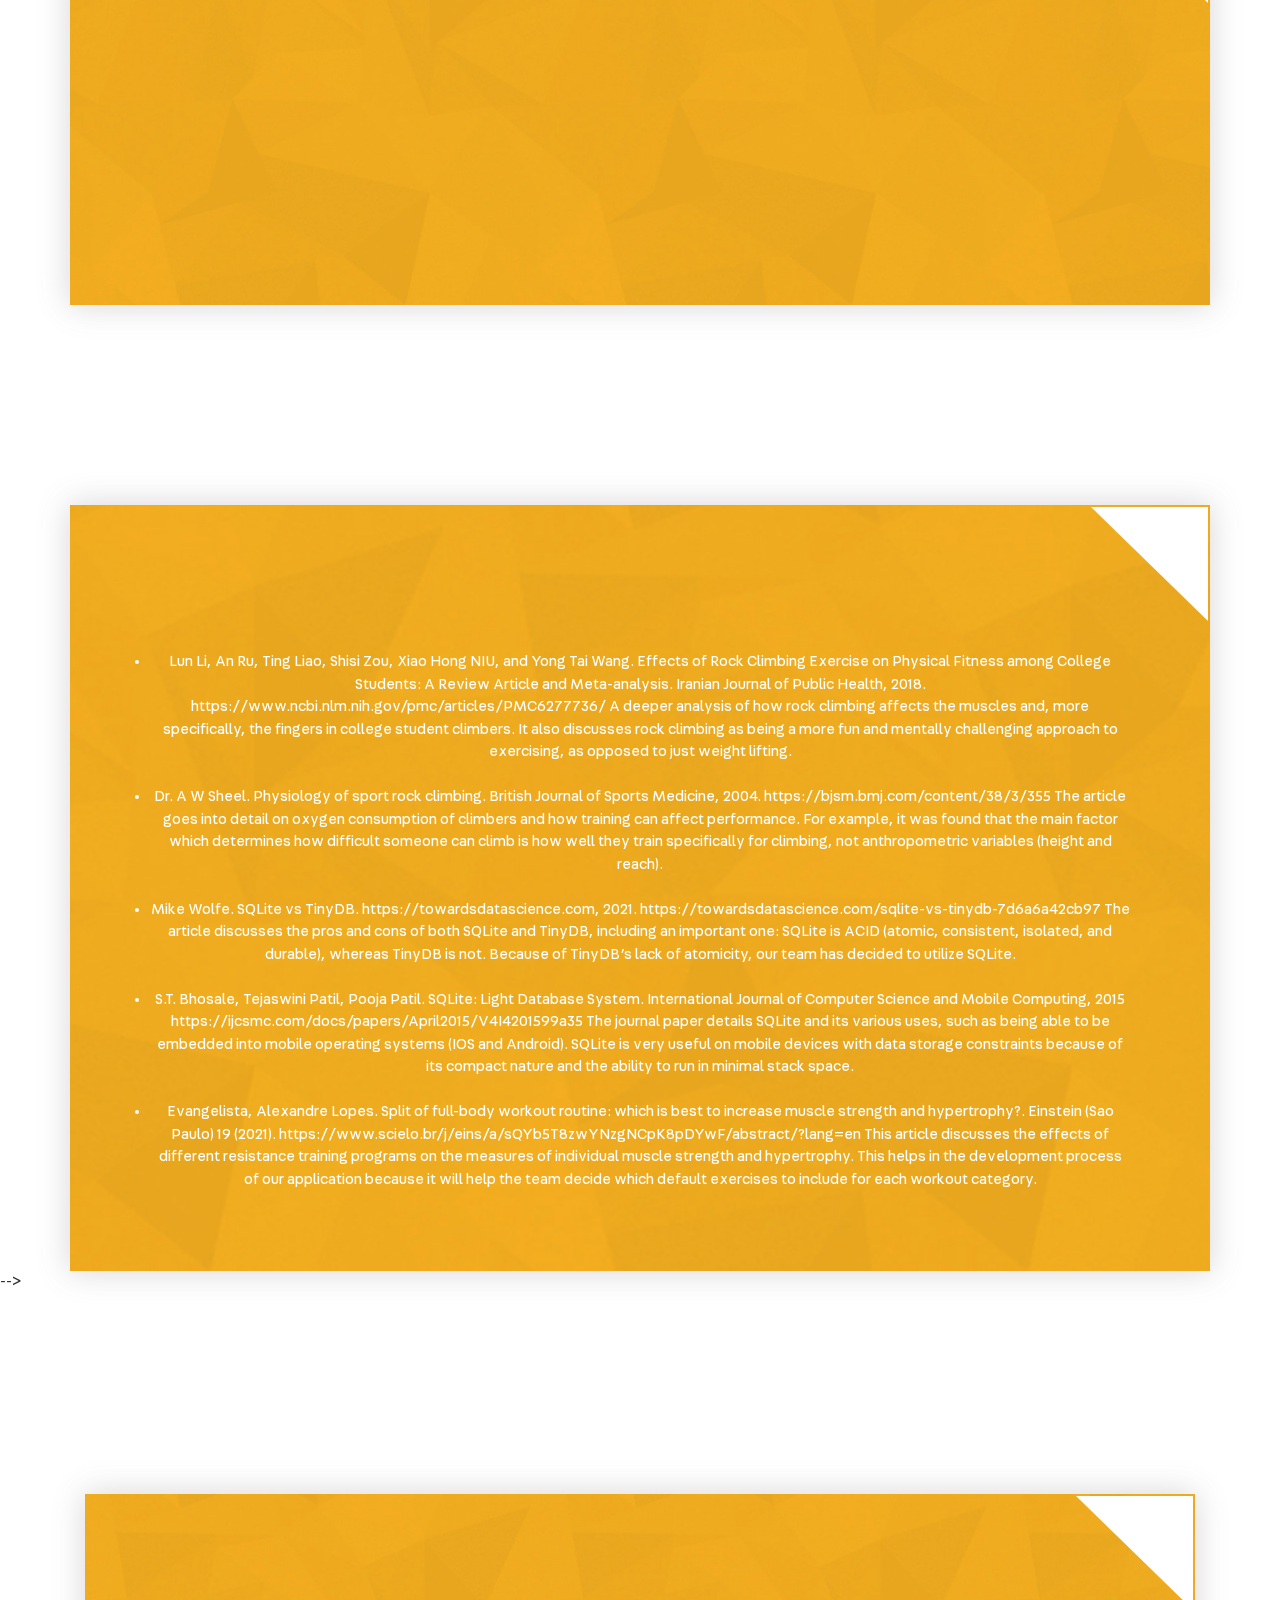
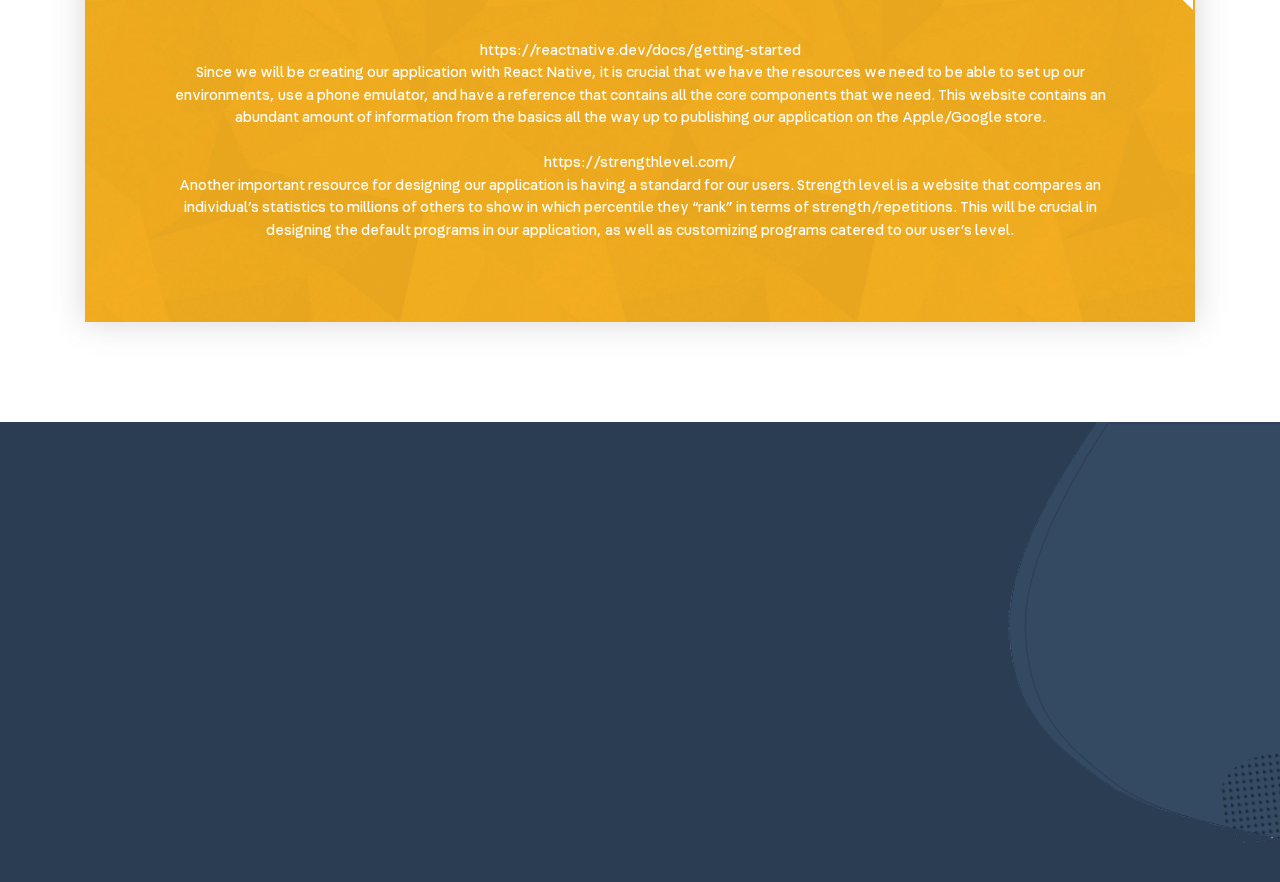
==== commit 89516e5e: "Fixed Name" ====
--- a/index.html
+++ b/index.html
@@ -68,7 +68,7 @@
                             <div class="container">
                                 <div class="slider-txt wow fadeInLeft">
                                     <h1>RockFIIT - CS 426 - CSE Spring 2022</h1>
-                                    <p><b style="color: #333333">Group 27:</b> Louis Doherty, Aitor Navarte, Cyrille Bernabe, Rommel Mataclang, Juan Caridad. <b style="color:#333333">Advisor:</b> Ricardo Carillo,
+                                    <p><b style="color: #333333">Group 27:</b> Louis Doherty, Aitor Navarte, Cyrille Bernabe, Rommel Macatlang, Juan Caridad. <b style="color:#333333">Advisor:</b> Ricardo Carillo,
                                         software developer at Google.
                                     </p>
                                     <a href="#" class="btn btn-default">About Us</a>
@@ -135,7 +135,7 @@
         <br>
         <section class="how-work-wrapper pt-0">
             <div class="container">
-                <h2 class="section-title wow fadeInUp">What is RockFIIT?</h2>
+                <h2 class="section-title wow fadeInUp"><b>What is RockFIIT?</b></h2>
                 <div class="row mt-80 align-items-center">
                     <div class="col-md-7 wow fadeInLeft">
                         <h3 class="sub-title">An app for weight lifters and rock climbers</h3>
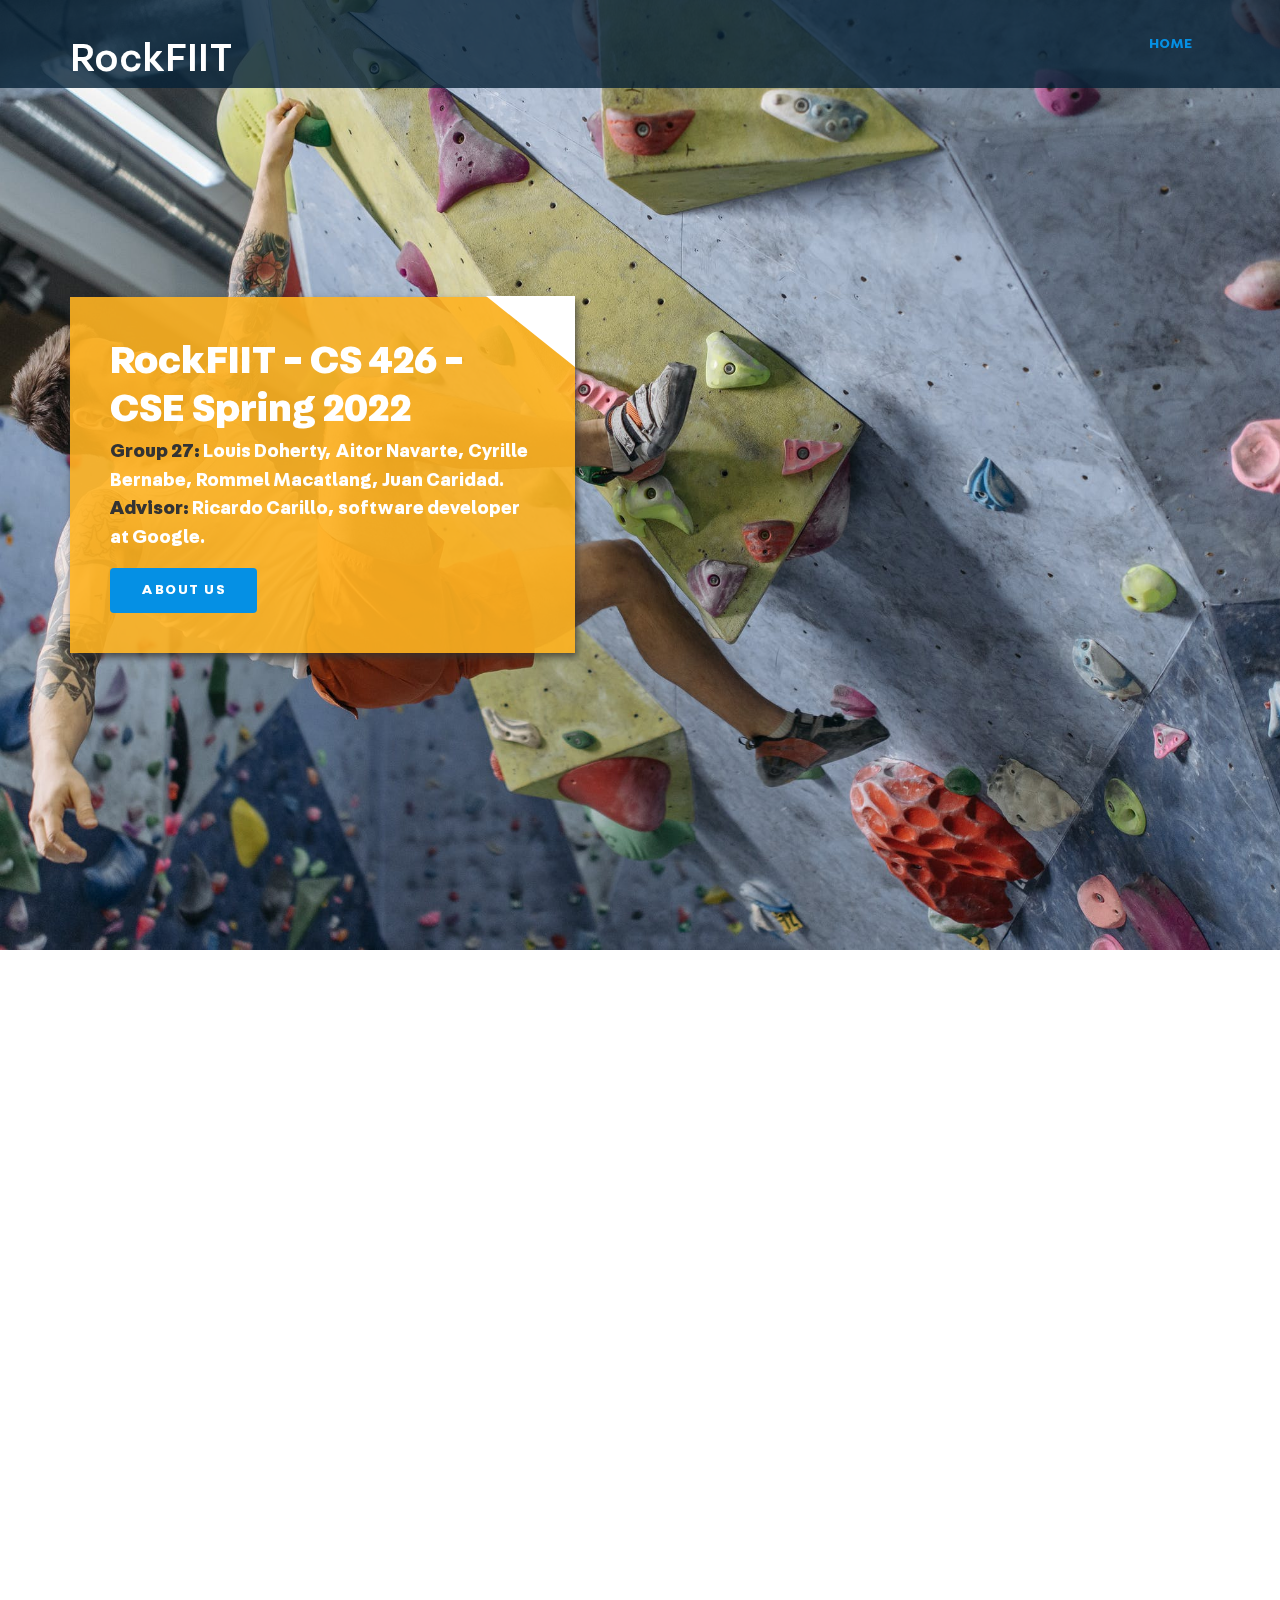
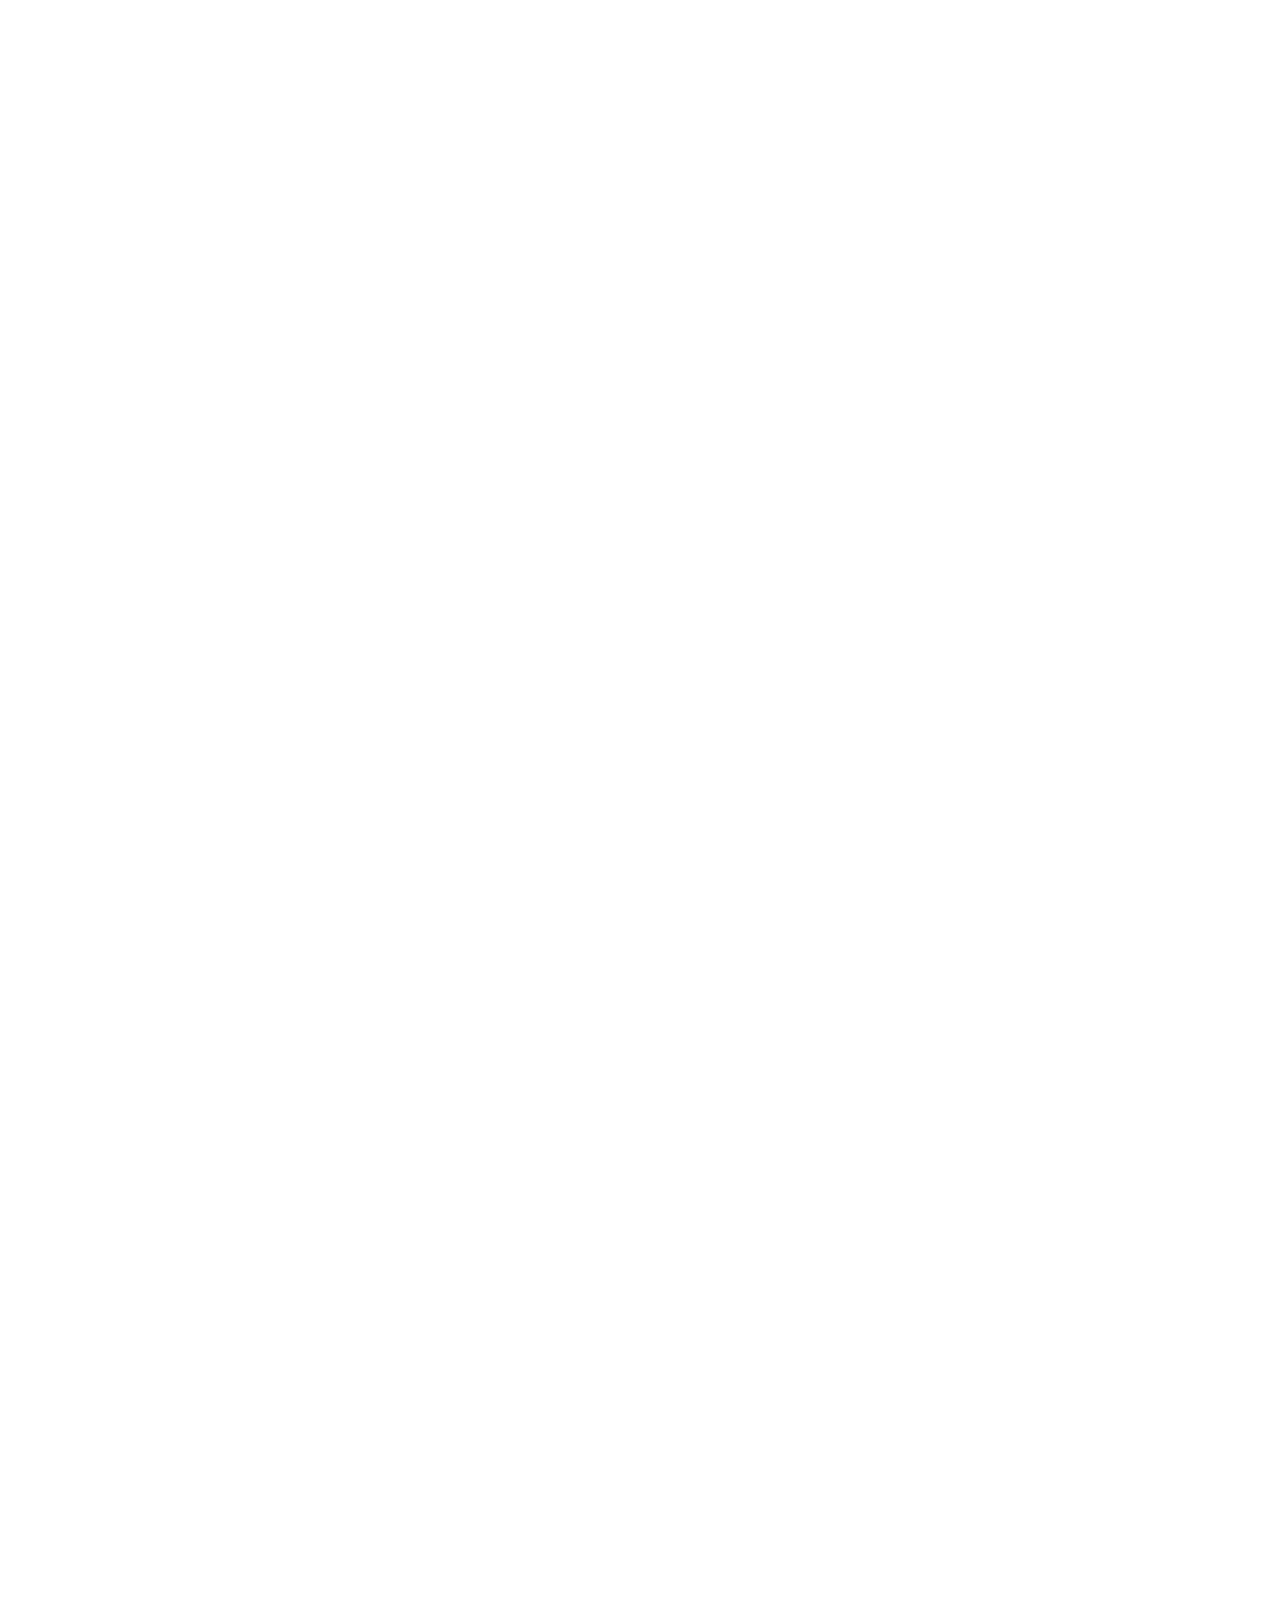
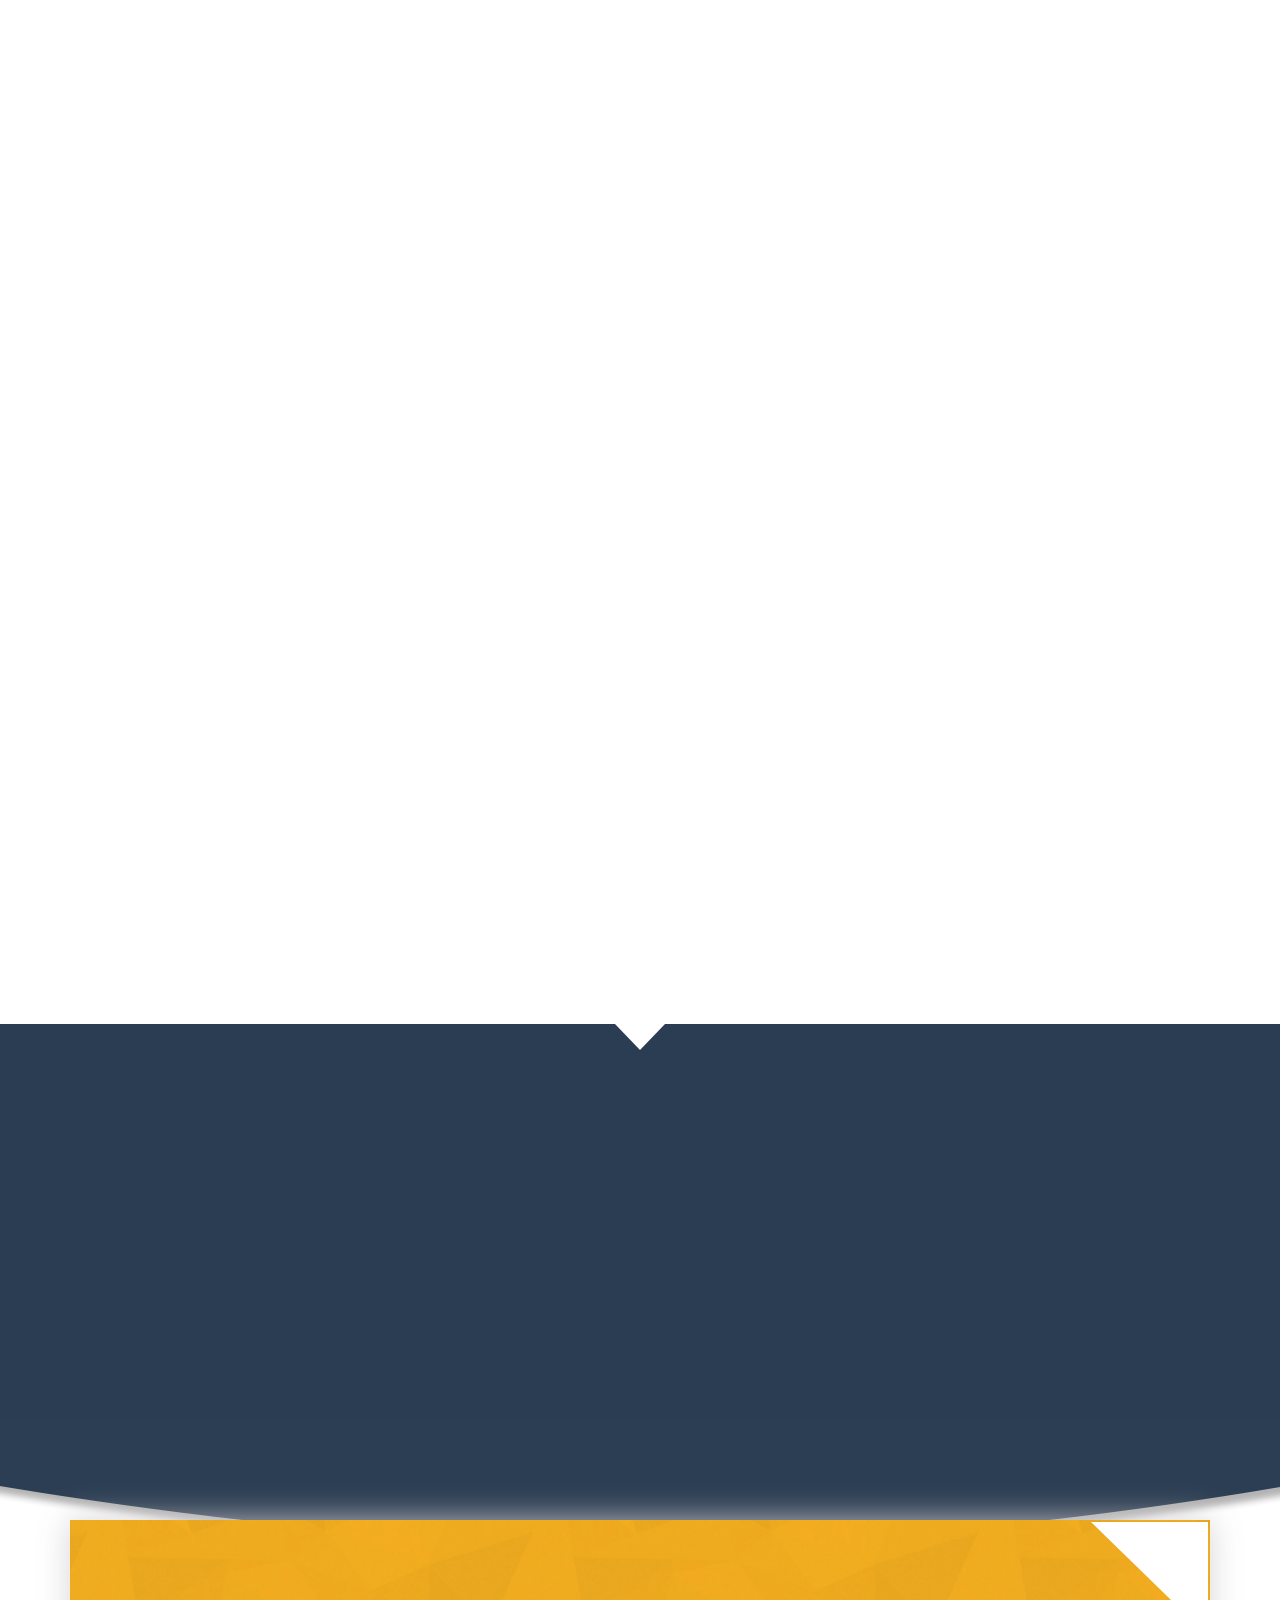
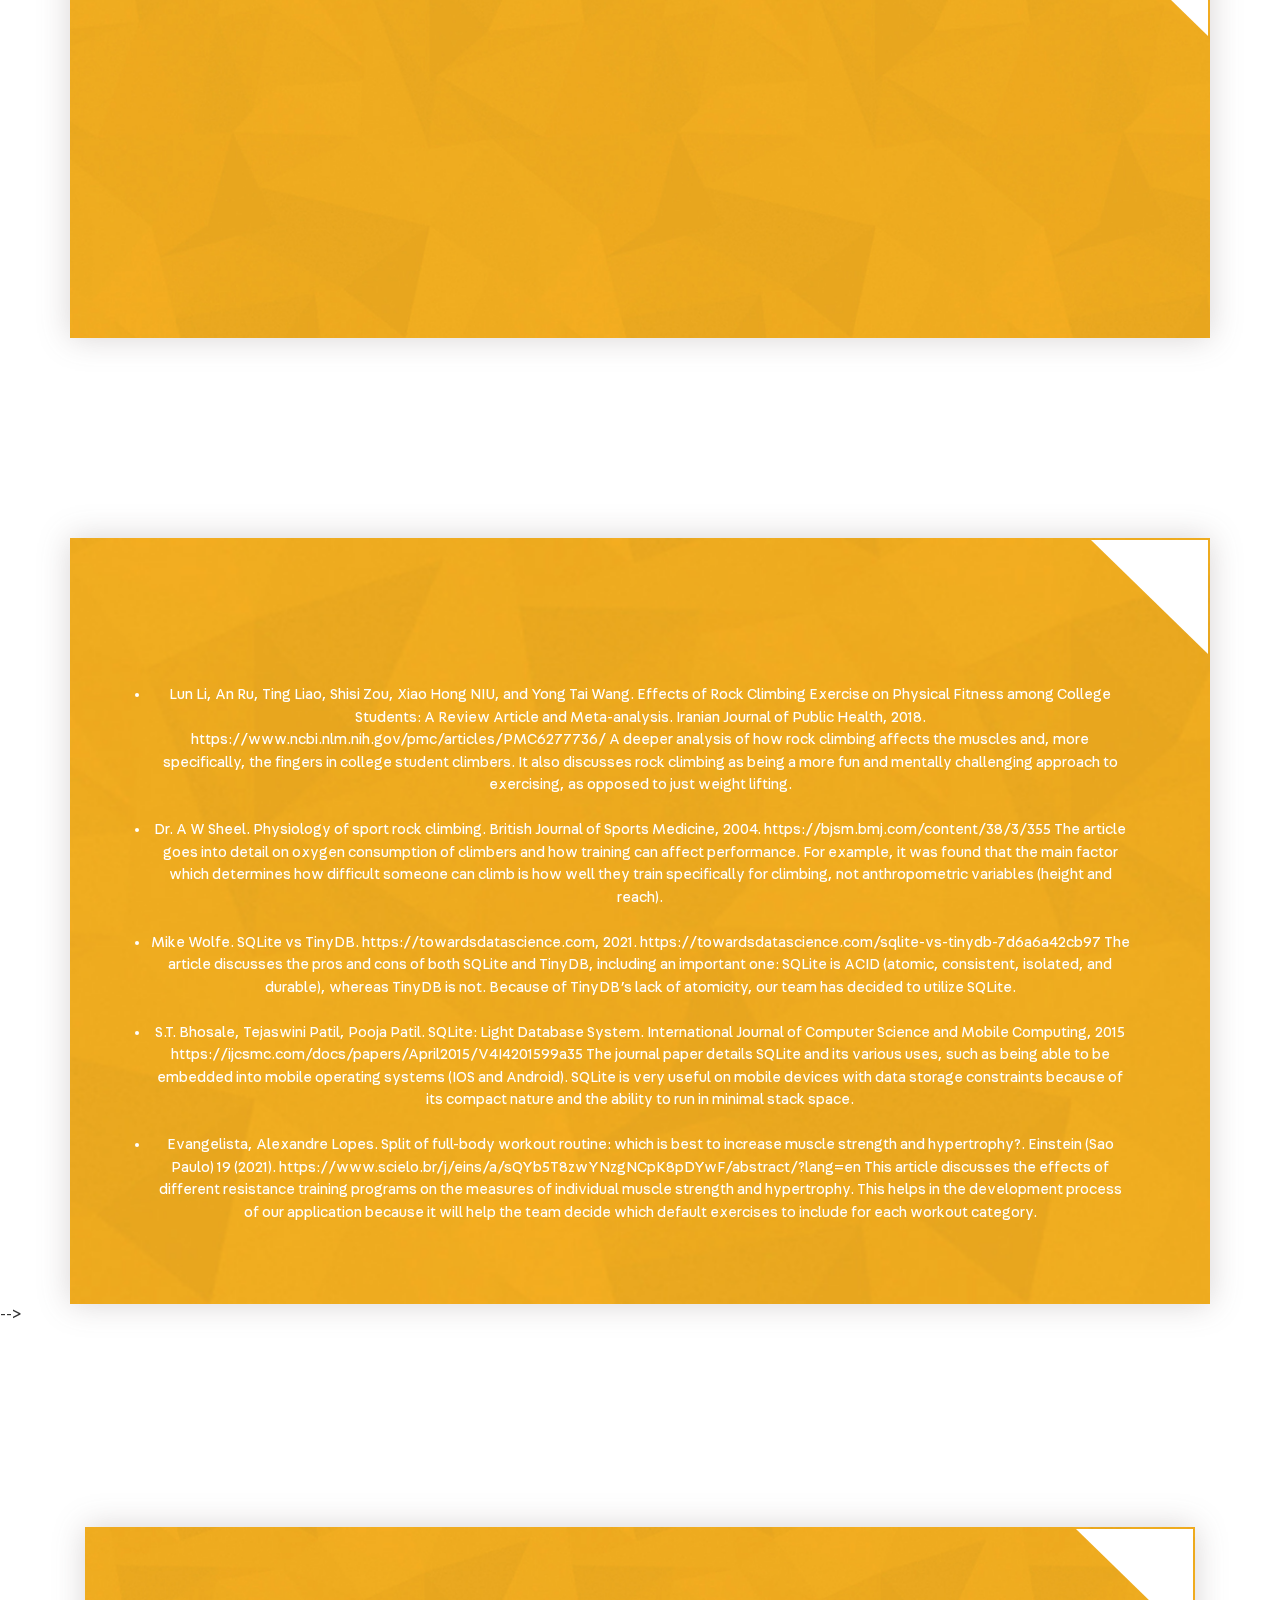
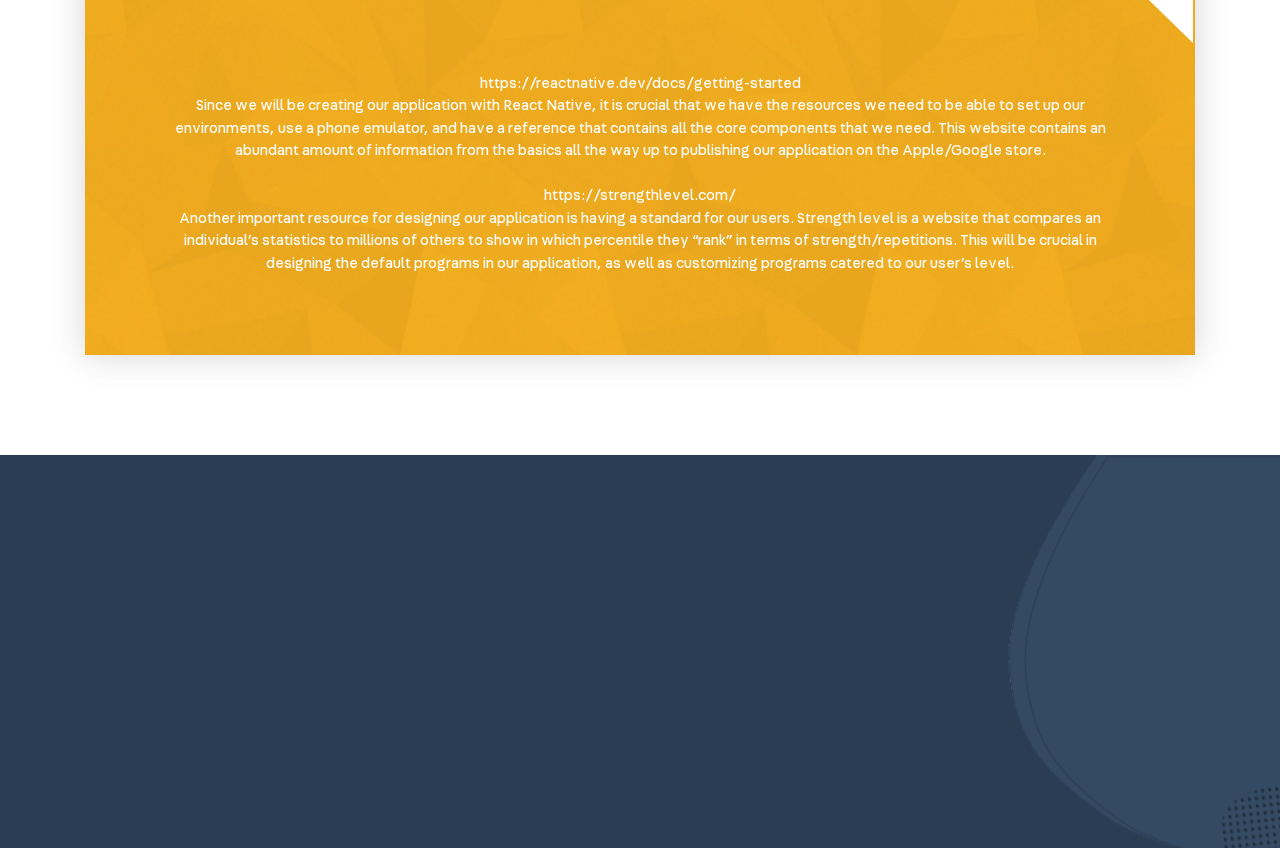
==== commit a9a882d4: "website updates, added poster and video" ====
--- a/index.html
+++ b/index.html
@@ -31,18 +31,6 @@
                           <li class="nav-item active">
                             <a class="nav-link" href="#">HOME</a>
                           </li>
-                          <li class="nav-item">
-                            <a class="nav-link" href="#">About us </a>
-                          </li>                           
-                          <li class="nav-item">
-                            <a class="nav-link" href="#">SOURCES</a>
-                          </li>                          
-                          <li class="nav-item">
-                            <a class="nav-link" href="#">REPORTS</a>
-                          </li>
-                          <li class="nav-item">
-                            <a class="nav-link" href="#">CONTACT US</a>
-                          </li>
                           <!--
                           <li class="nav-item">
                             <a class="nav-link btn nav-btn btn-white" href="#">Login</a>
@@ -168,6 +156,57 @@
                         <p class="mt-30">The main focus while developing Rockfiit has been to maintain a minimalistic interface that
                             makes it easy to jump right into creation or usage of structured workout plans. We are aiming to make something
                             highly practical without any bells and whistles that take away from the central theme.</p>
+                    </div>                                        
+                </div>
+                <div class="wow fadeInDown">
+                    <img src="images/process-arrow.png" alt="" class="process-arrow rotate">
+                </div>
+                <div class="row align-items-center">
+                    <div class="col-md-7 wow fadeInLeft">
+                        <h3 class="sub-title">Get <b>FIIT</b></h3>
+                        <p class="mt-30">Whether you are brand new to these forms of exercise, or are a seasoned climber and lifter, you will
+                            find use in Rockfiit. Creating a workout plan is easy with the simple and practical interface of Rockfiit. While
+                            sticking to your workout template is challenging, we are providing a tool that we hope will make it easier by
+                            staying organized.</p>
+                    </div>
+                    <div class="col-md-5 wow fadeInRight">
+                        <div class="work-img img-hover-box">
+                            <img src="images/lifting-2.jpeg" alt="" class="img-fluid w-100">
+                            <div class="img-hover-effect"></div>
+                        </div>
+                    </div>
+                </div>
+            </div>
+            <br><br><br><br>
+            <div class="container">
+                <h2 class="section-title wow fadeInUp"><b>Project Files and Documents</b></h2>
+                <div class="row mt-80 align-items-center">
+                    <div class="col-md-7 wow fadeInLeft">
+                        <h4 class="sub-title">Project Poster</h3>
+                        <p class="mt-30"></p>
+                    </div>
+                    <div class="col-md-5 wow fadeInRight">
+                        <a href="docs/POSTER_T27.pptx.pdf">
+                            <div class="work-img img-hover-box">
+                                <img src="docs/Project_Poster.png" alt="" class="img-fluid w-100">
+                                <div class="img-hover-effect"></div>
+                            </div>
+                        </a>
+                    </div>                    
+                </div>
+                <div class="wow fadeInDown">
+                    <img src="images/process-arrow.png" alt="" class="process-arrow">
+                </div>
+                <div class="row align-items-center">
+                    <div class="col-md-5 order-lg-1 order-12 wow fadeInLeft">
+                        <div class="work-img img-hover-box">
+                            <img src="images/climbing-2.jpeg" alt="" class="img-fluid w-100">
+                            <div class="img-hover-effect"></div>
+                        </div>
+                    </div>
+                    <div class="col-md-7 order-lg-12 order-1 wow fadeInRight">
+                        <h4 class="sub-title">Lightning Talk Video</h3>
+                        <p class="mt-30"></p>
                     </div>                                        
                 </div>
                 <div class="wow fadeInDown">
@@ -351,23 +390,10 @@
                     <div class="col-md-9 text-right wow fadeInRight">
                         <ul class="footer-links">
                             <li><a href="#" class="active">Home</a></li>
-                            <li><a href="#">ABOUT US</a></li>
-                            <li><a href="#">SOURCES</a></li>
-                            <li><a href="#">REPORTS</a></li>
-                            <li><a href="#">CONTACT US</a></li>
                         </ul>
                     </div>
                 </div>
                 <div class="row mt-70 align-items-center">
-                    <div class="col-lg-4 col-md-5 wow fadeInUp">
-                        <h5 class="footer-title">Request a Demo</h5>
-                        <div class="input-group mb-35 mt-3">
-                            <input type="text" class="form-control br-0 text-left" placeholder="Email Address" >
-                            <div class="input-group-append">
-                                <a href="#" class="input-group-text bl-0 bg-trans"><i class="fa fa-location-arrow"></i></a>
-                            </div>
-                        </div>                        
-                    </div>
                     <div class="col-lg-8 col-md-7">
                         <div class="row">
                             <div class="col-lg-4 wow fadeInUp">
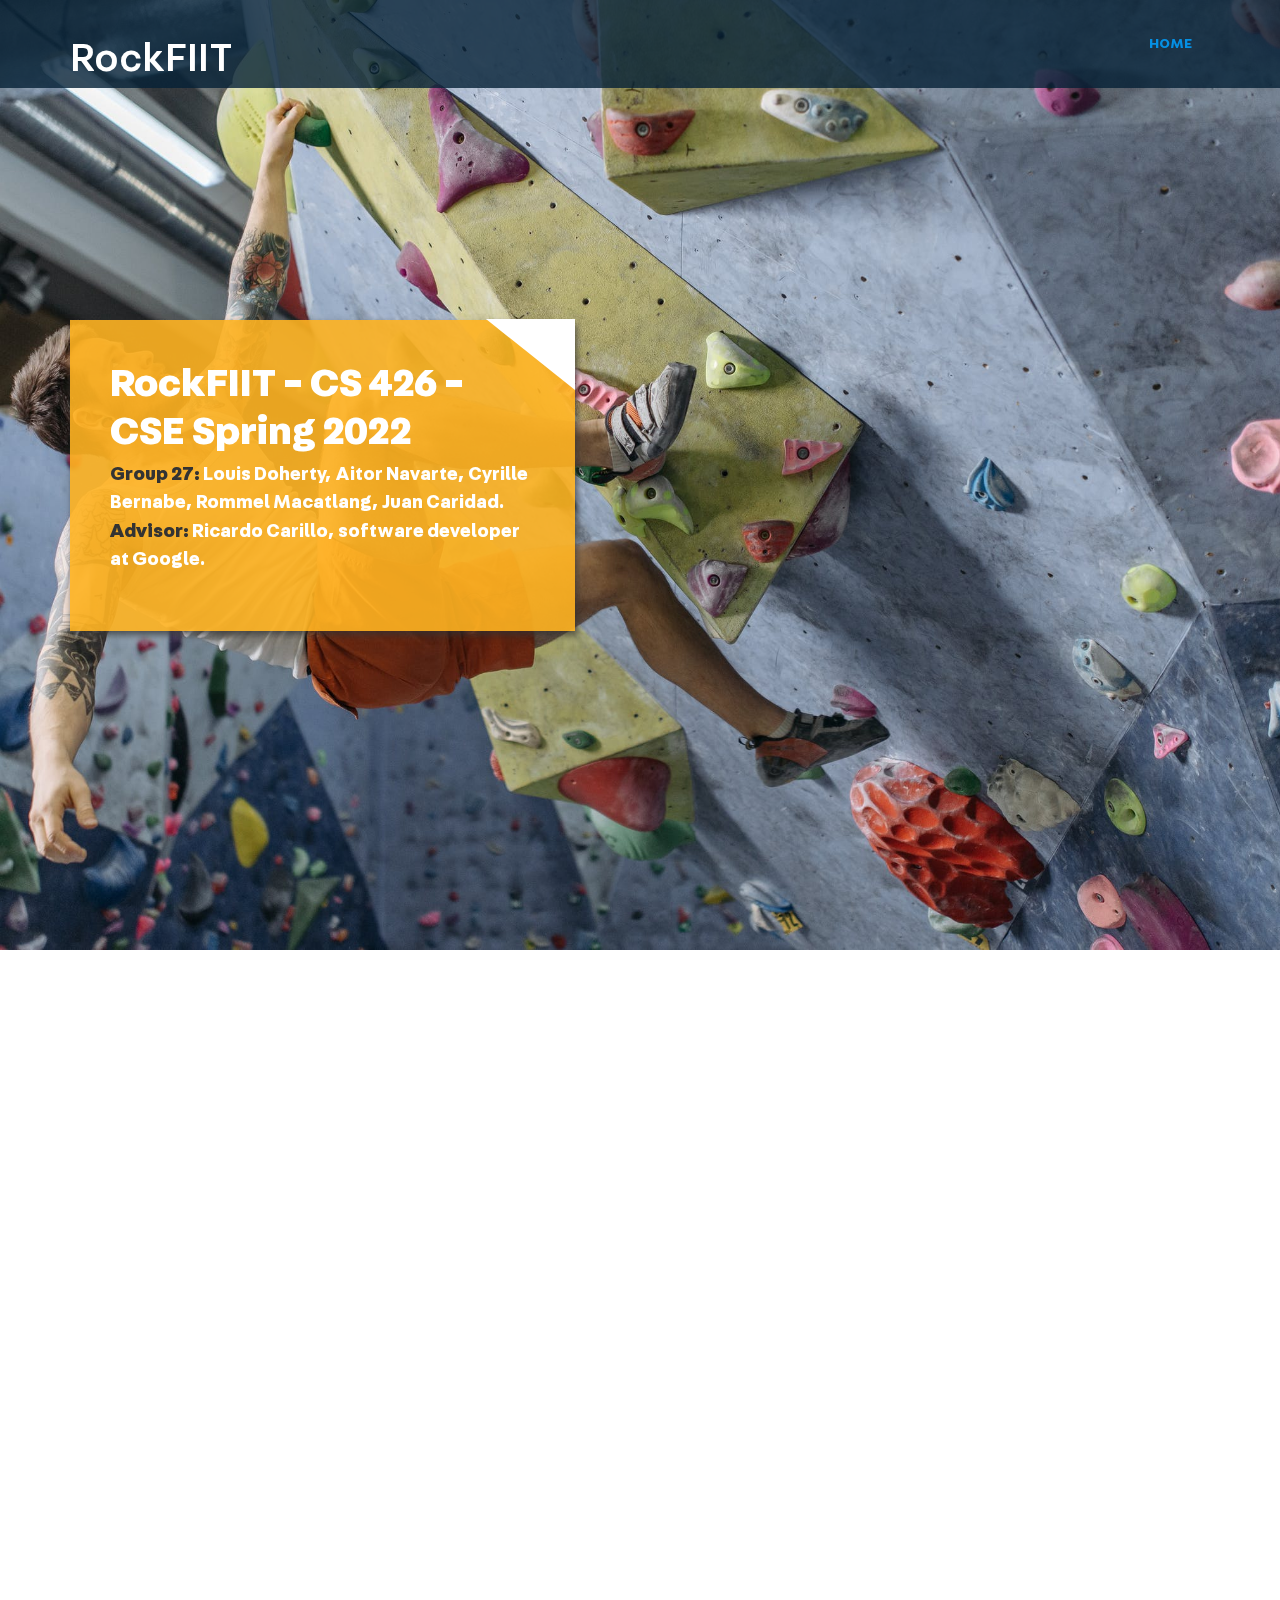
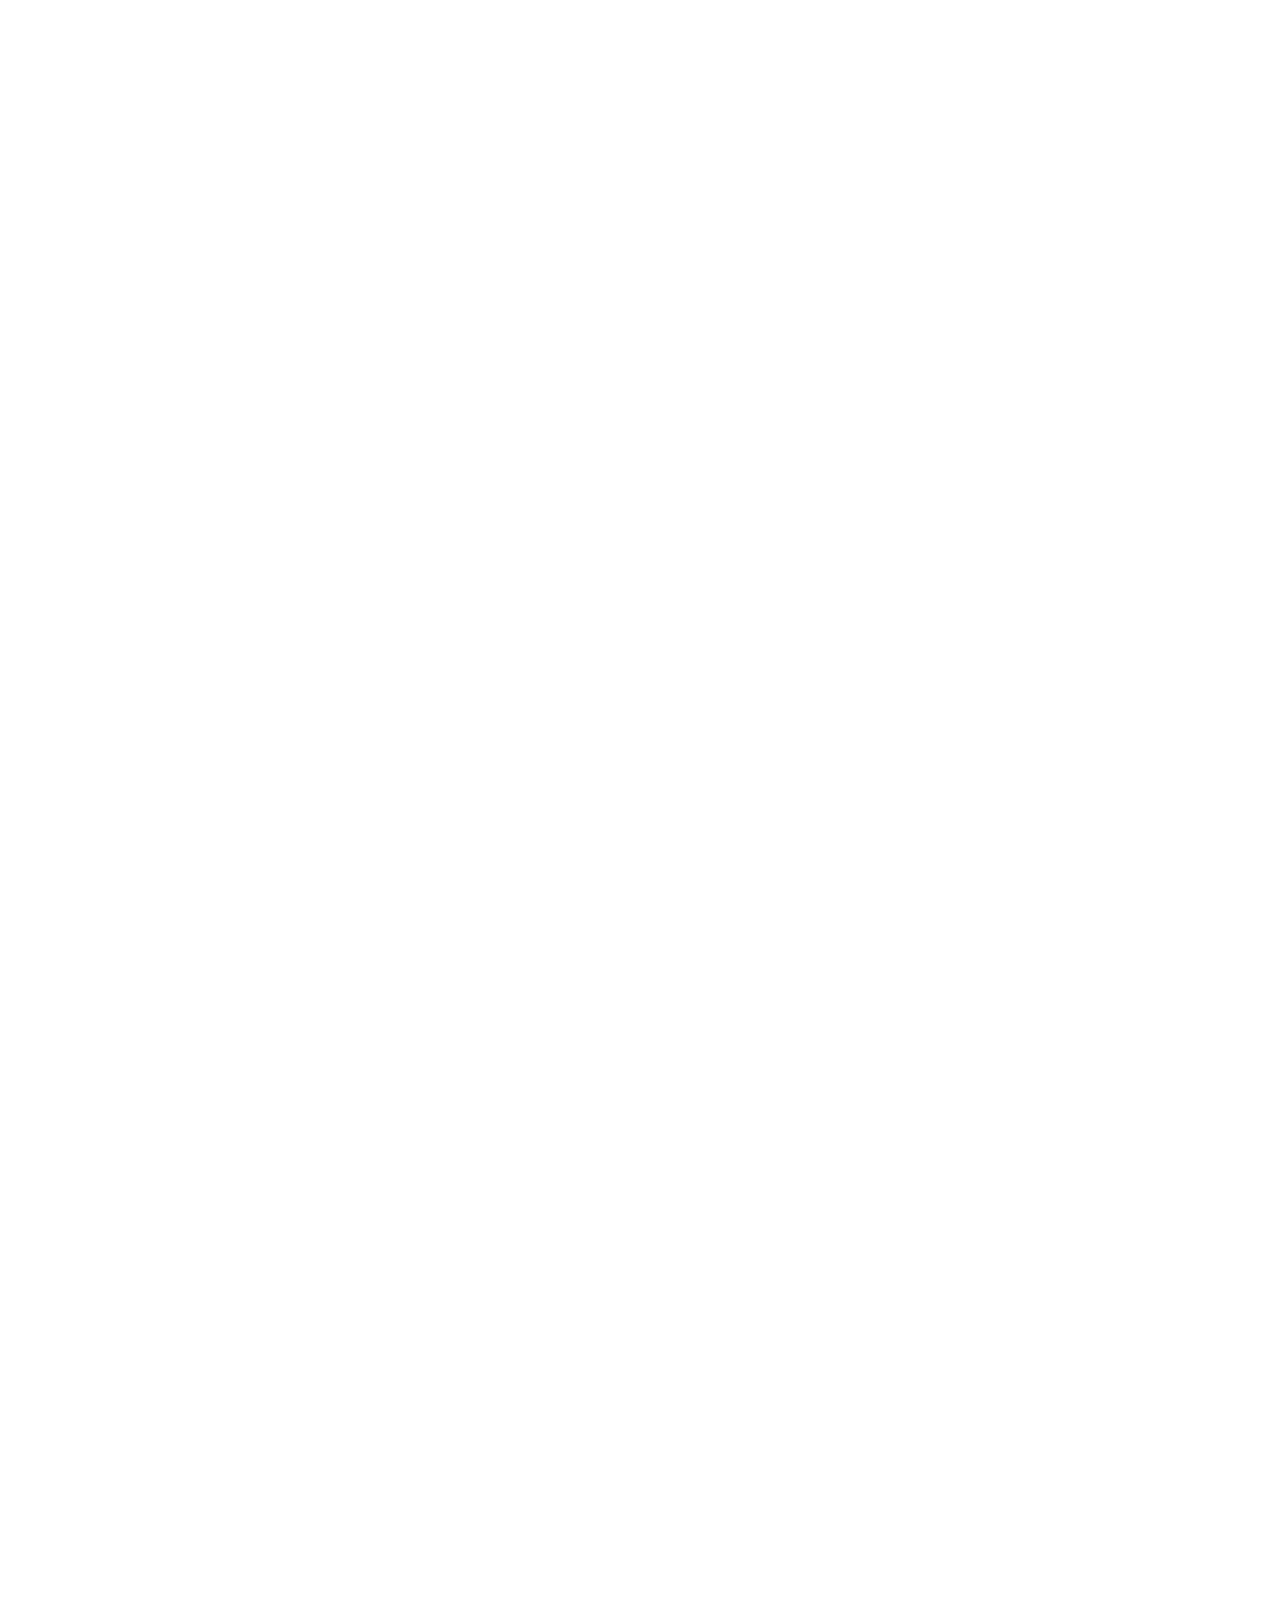
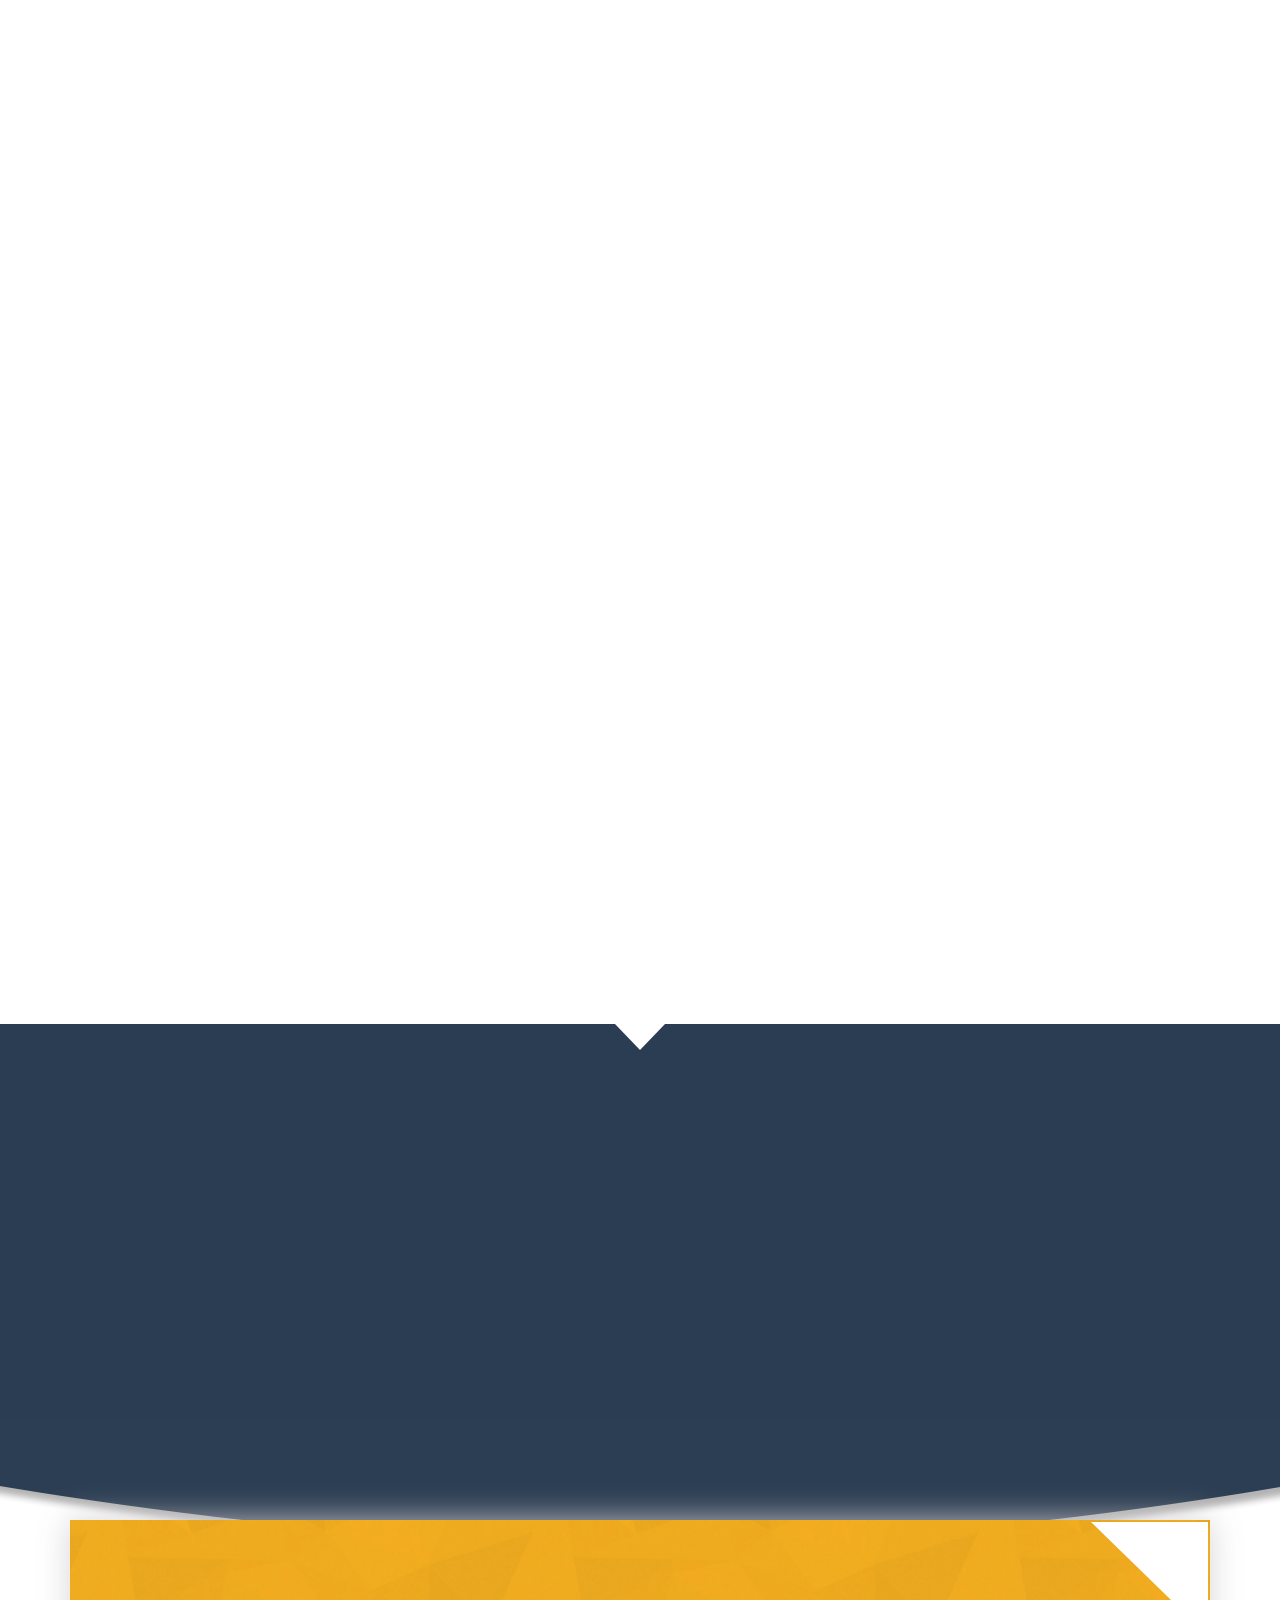
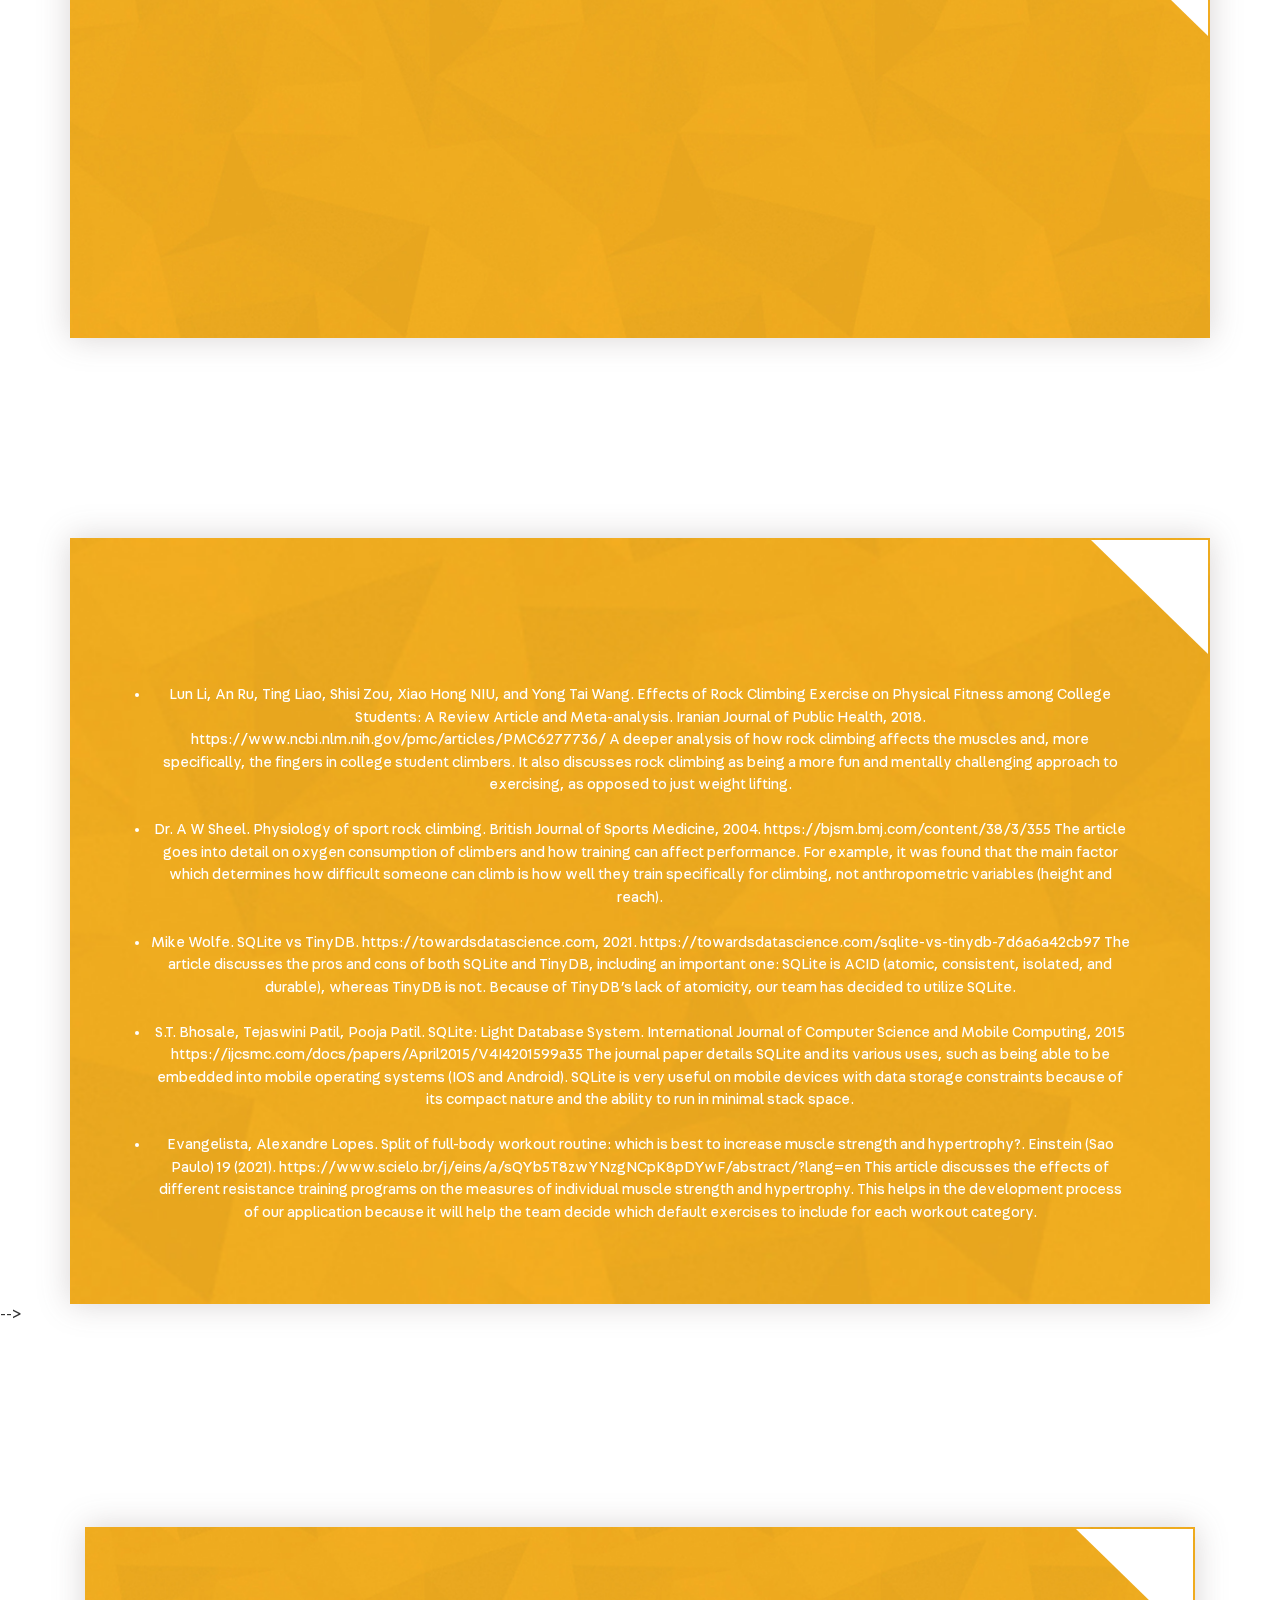
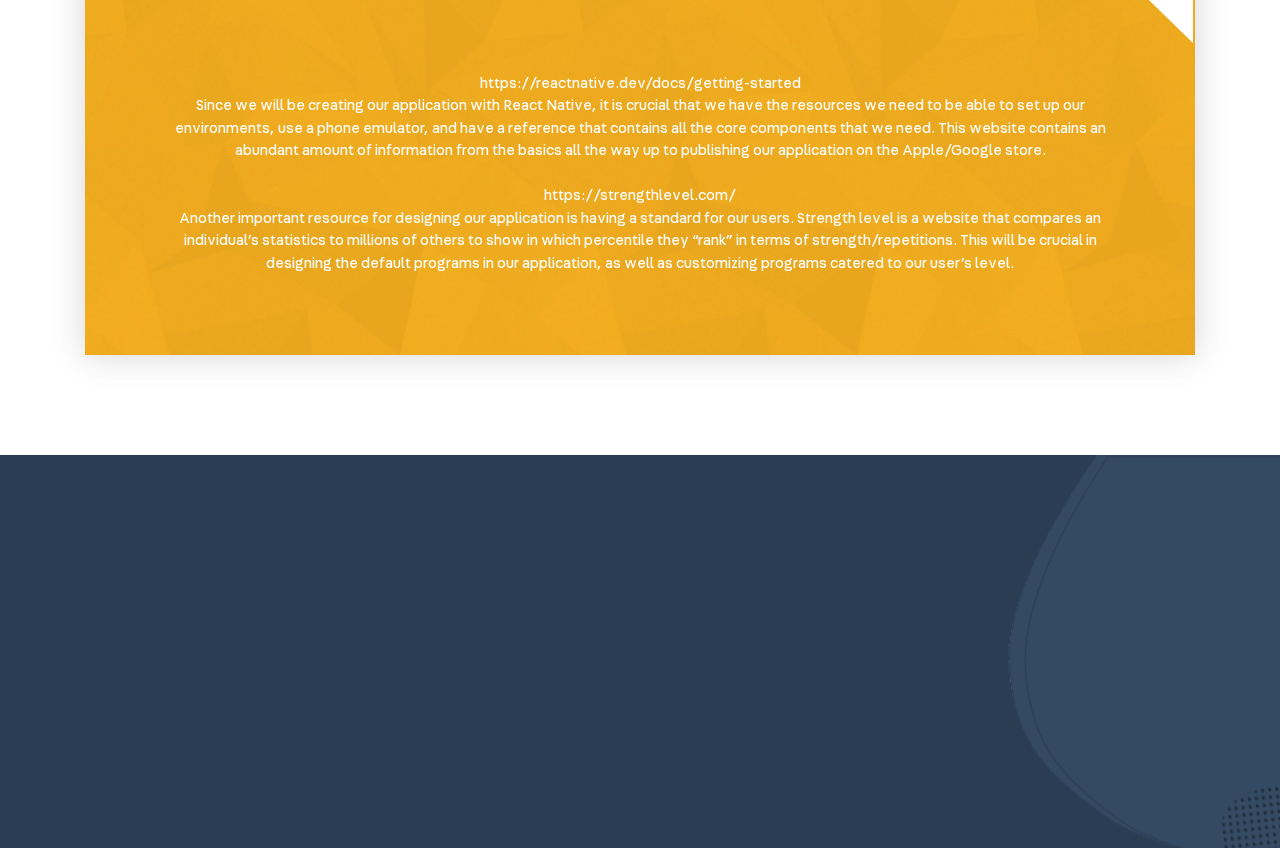
==== commit 1addc078: "remove About Us button" ====
--- a/index.html
+++ b/index.html
@@ -59,7 +59,6 @@
                                     <p><b style="color: #333333">Group 27:</b> Louis Doherty, Aitor Navarte, Cyrille Bernabe, Rommel Macatlang, Juan Caridad. <b style="color:#333333">Advisor:</b> Ricardo Carillo,
                                         software developer at Google.
                                     </p>
-                                    <a href="#" class="btn btn-default">About Us</a>
                                 </div>
                             </div>
                         </div>
